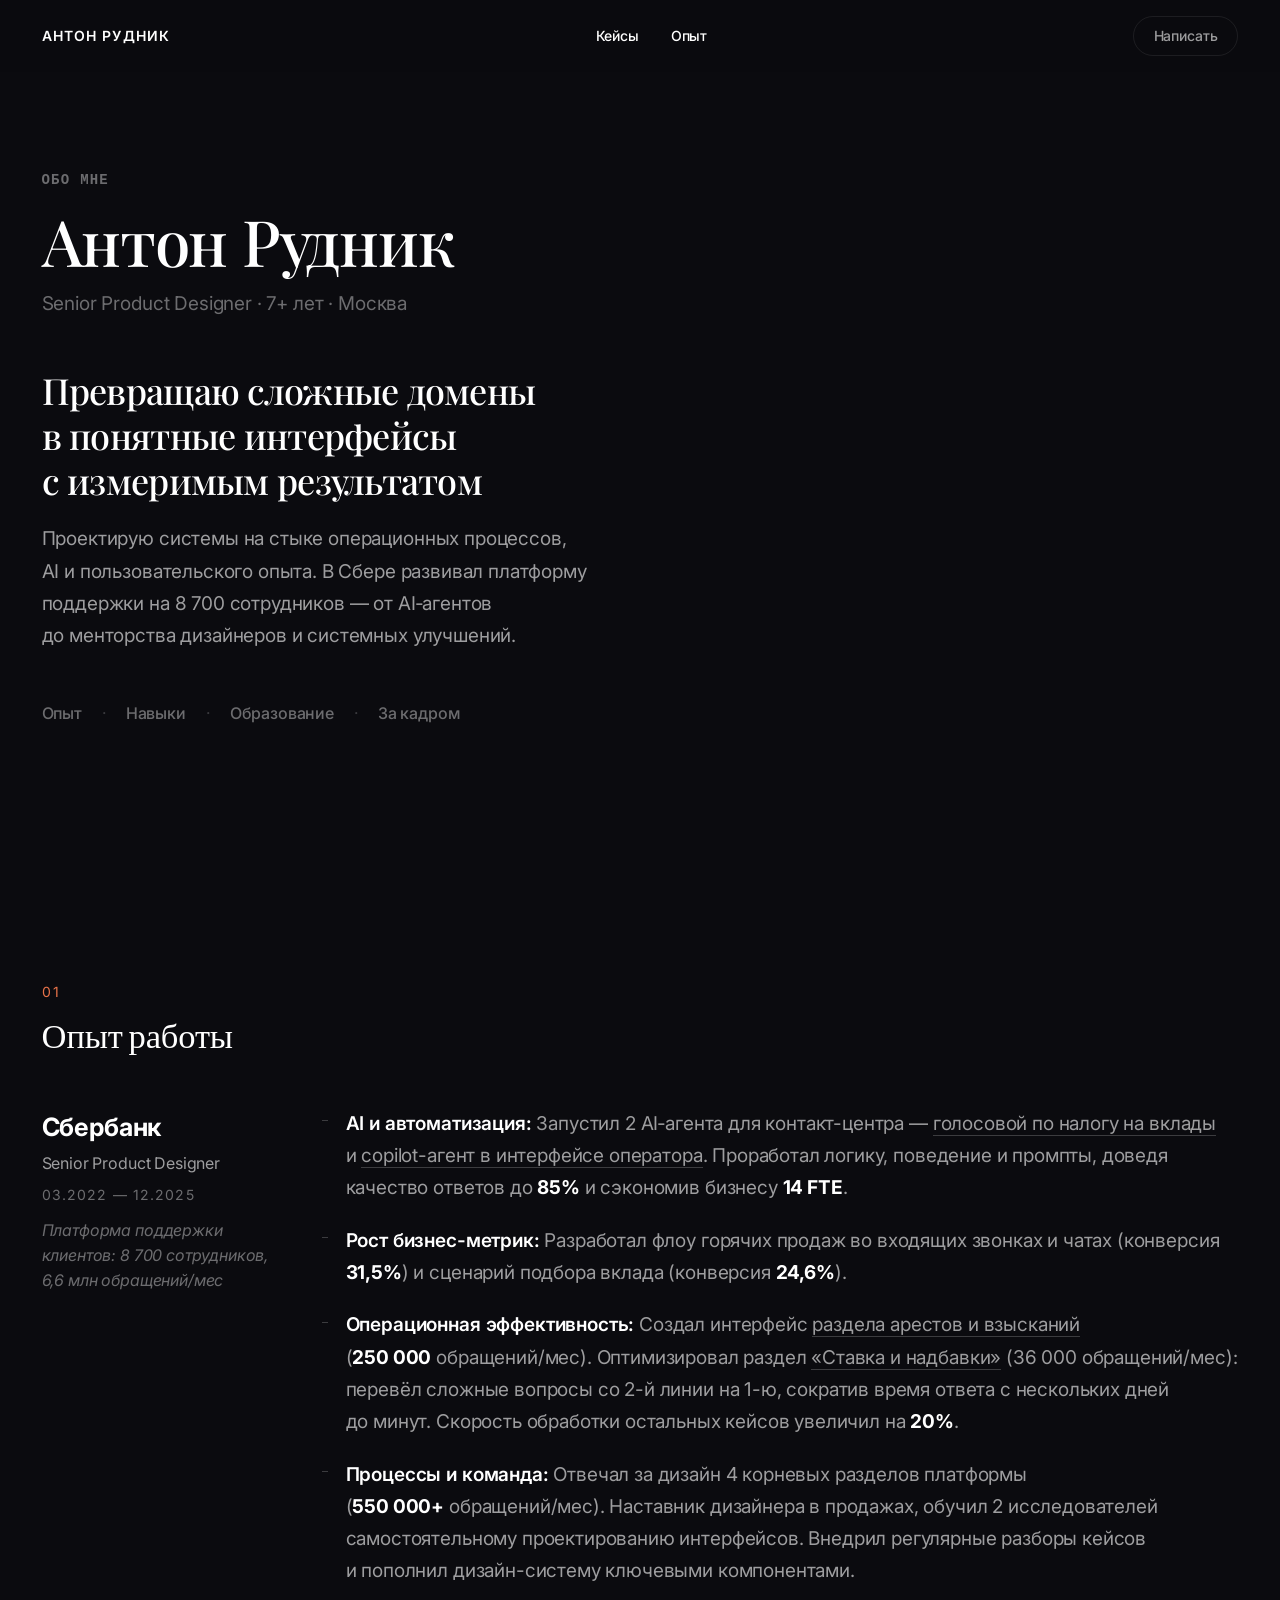
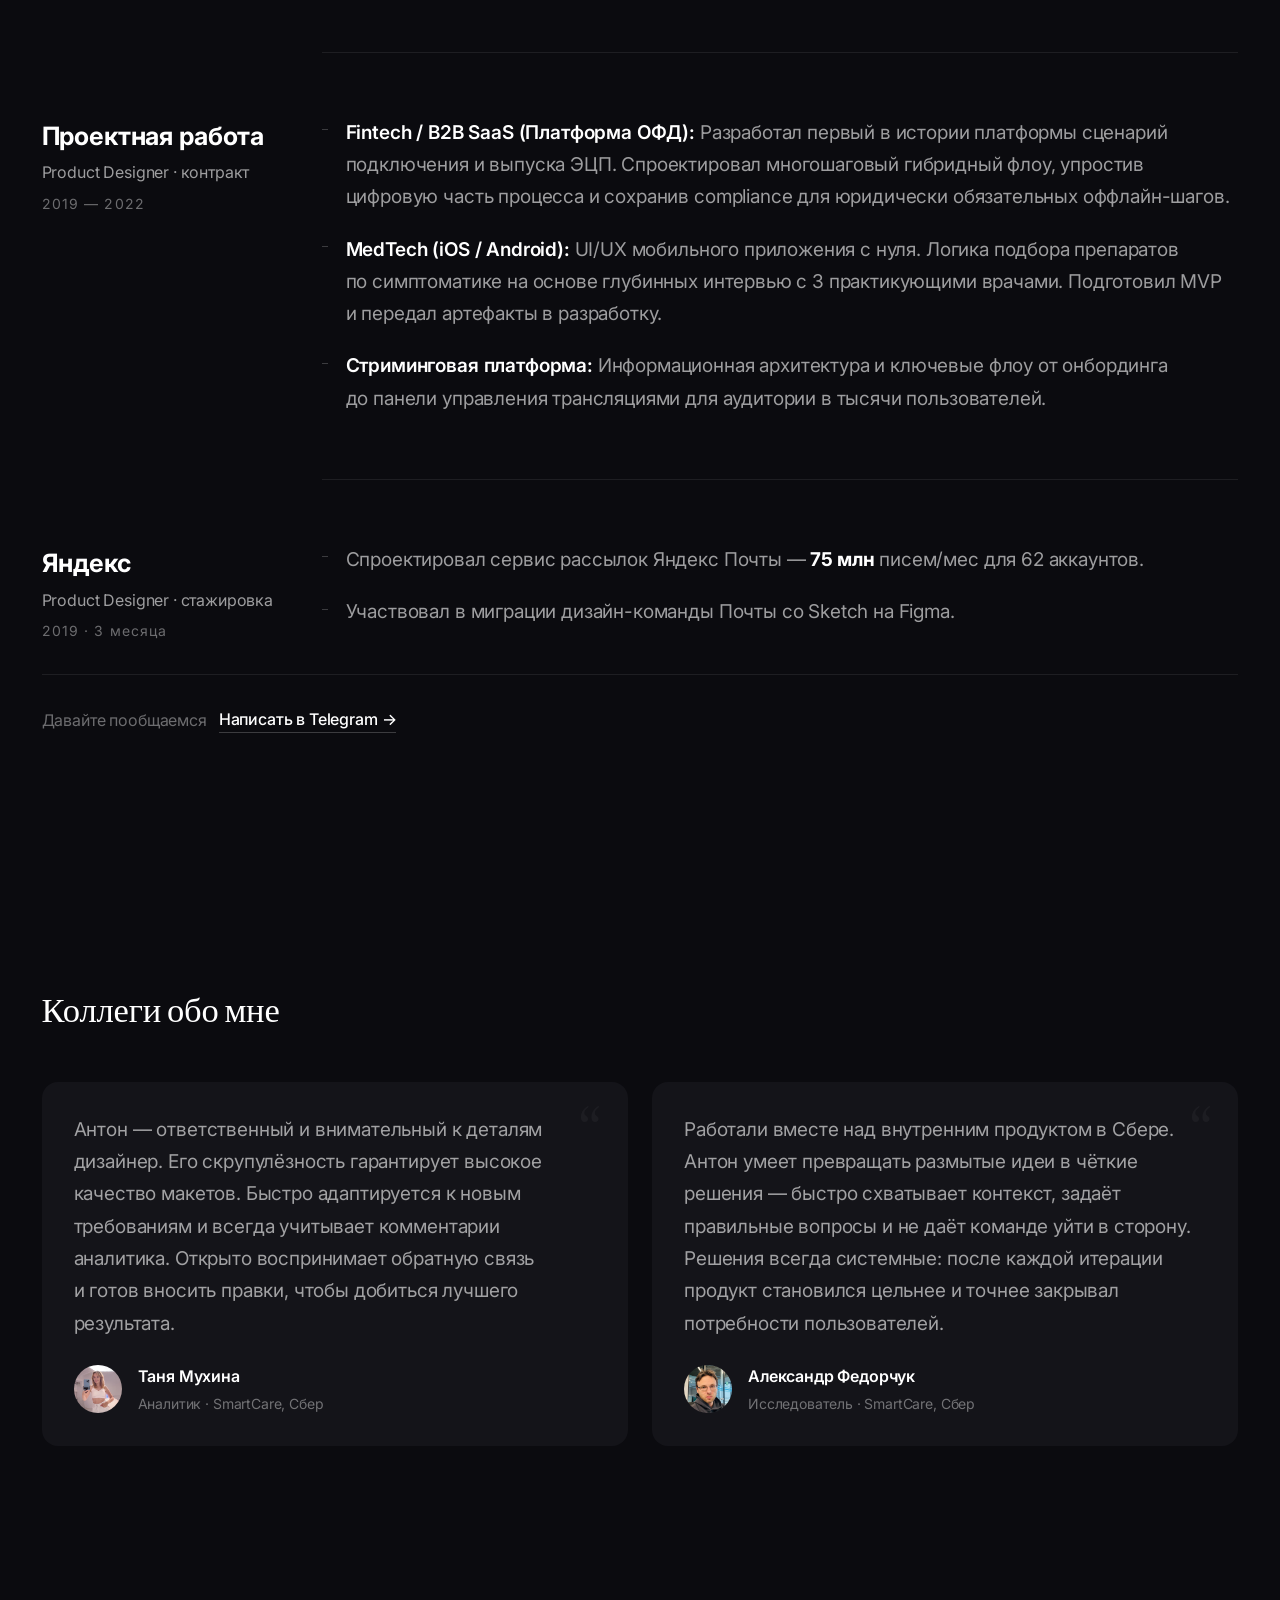
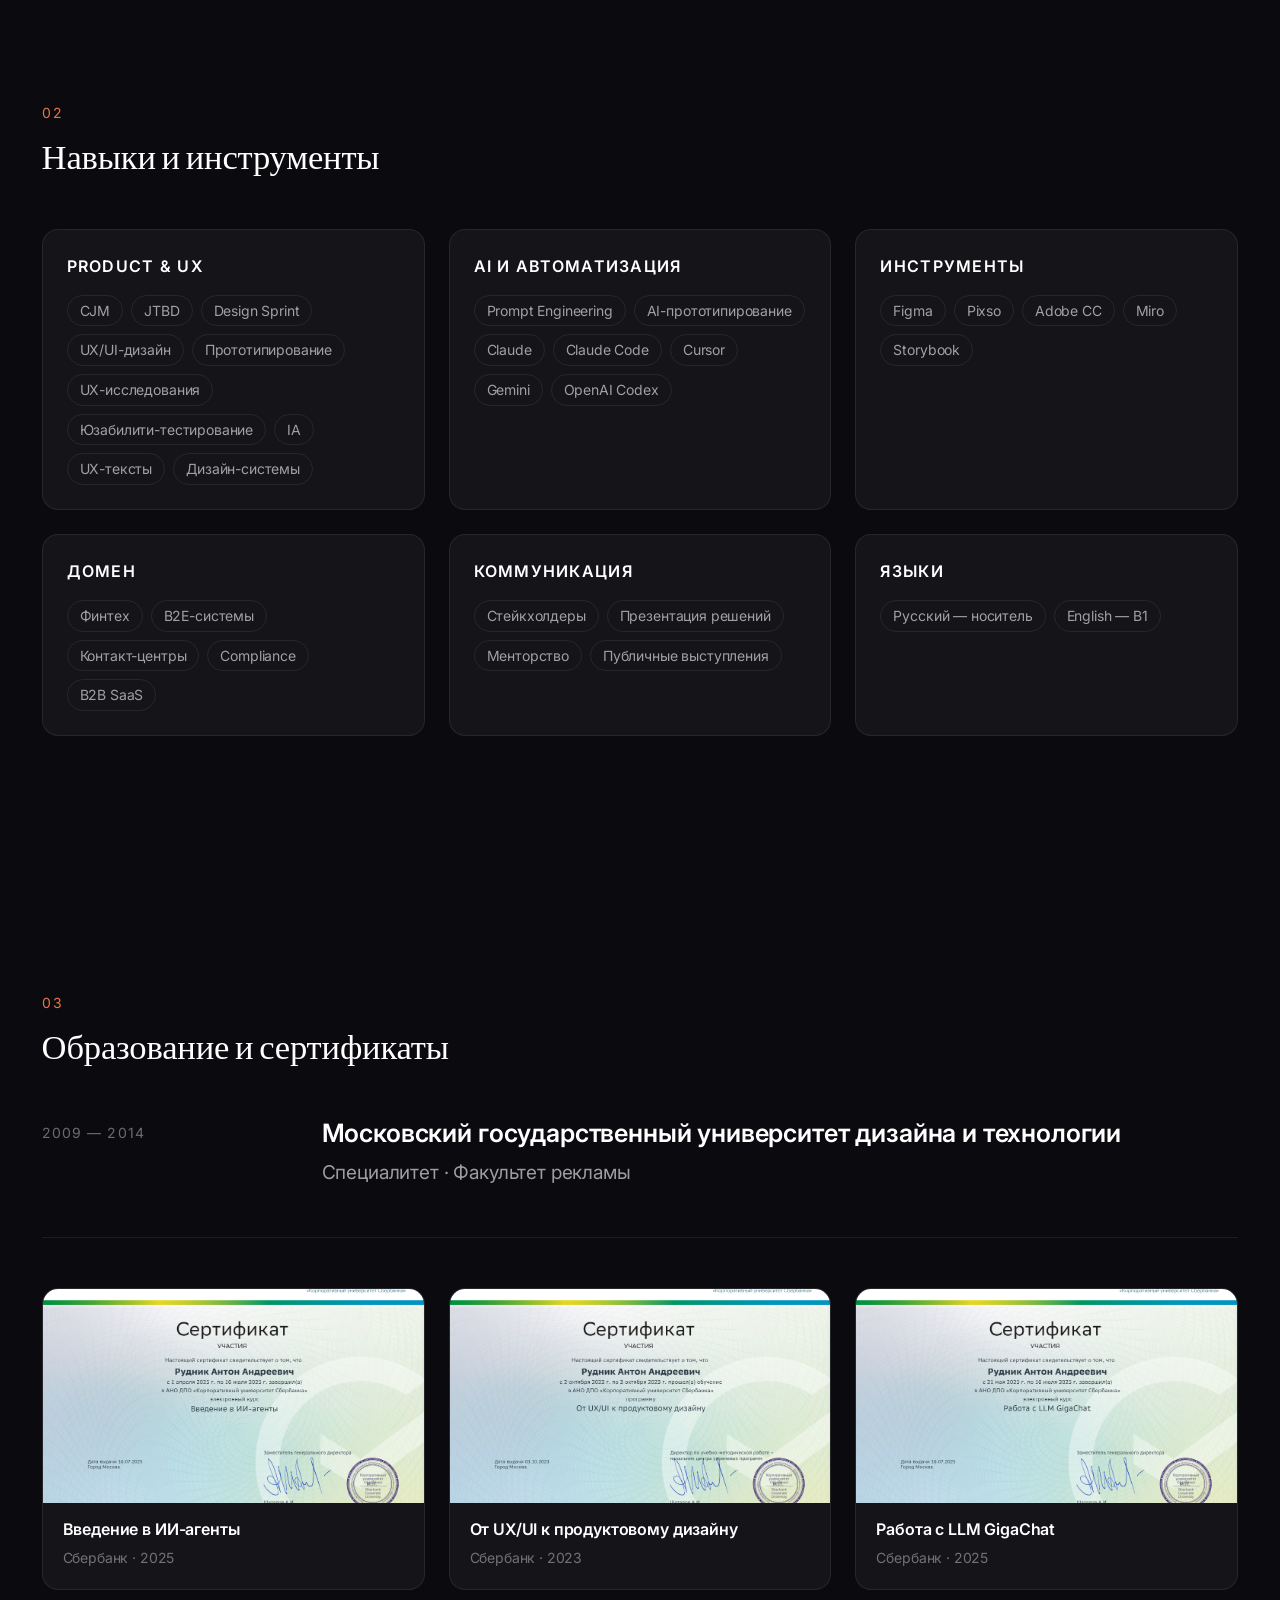
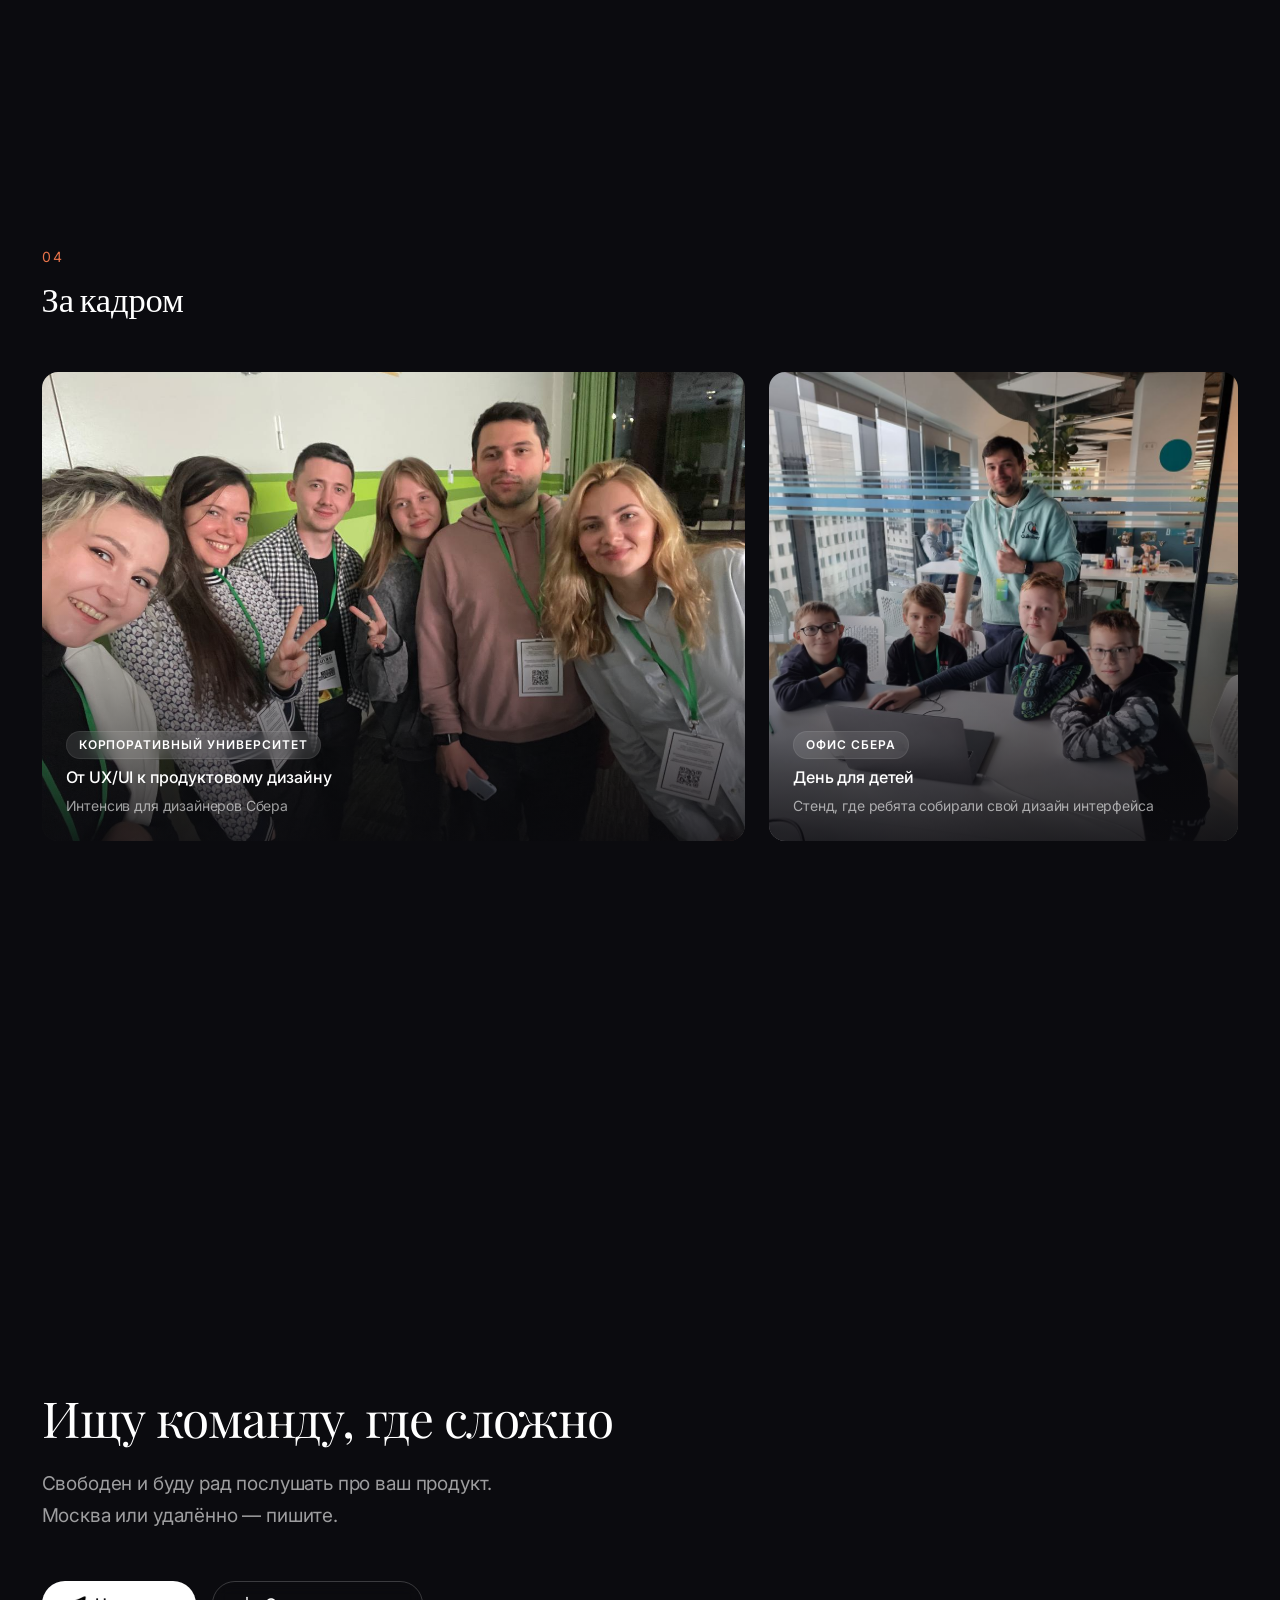
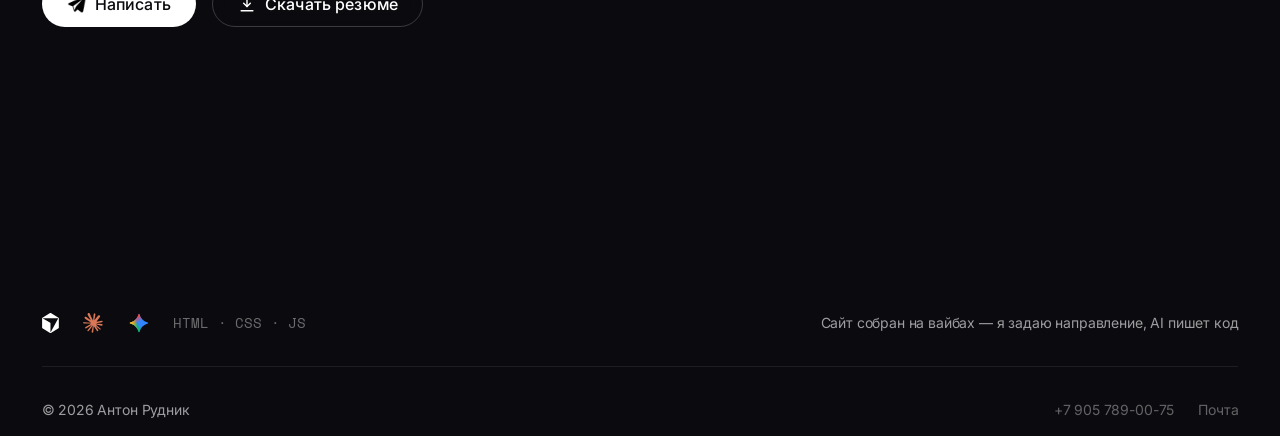
==== about/index.html @ 77189e21 "Первая версия портфолио" ====
<!DOCTYPE html>
<html lang="ru">
<head>
  <meta charset="UTF-8">
  <meta name="viewport" content="width=device-width, initial-scale=1.0, viewport-fit=cover">
  <title>Обо мне — Антон Рудник</title>
  <meta name="description" content="Senior Product Designer, 7+ лет опыта. Проектирую сложные B2E и B2B системы в финтехе, AI и контактных центрах.">
  <meta name="theme-color" content="#0b0b0f">
  <!-- Favicon -->
  <link rel="icon" href="../favlog/fav-16.svg" type="image/svg+xml">
  <link rel="icon" href="../favlog/favicon-32.png" sizes="32x32" type="image/png">
  <link rel="apple-touch-icon" href="../favlog/favicon-180.png">
  <link rel="preconnect" href="https://fonts.googleapis.com">
  <link rel="preconnect" href="https://fonts.gstatic.com" crossorigin>
  <link href="https://fonts.googleapis.com/css2?family=Instrument+Serif:ital@0;1&family=Inter:wght@400;500;600;700&family=Playfair+Display:wght@500;600&family=Space+Mono:wght@400;700&display=swap" rel="stylesheet">

  <link rel="stylesheet" href="../styles/tokens.css">
  <link rel="stylesheet" href="../styles/reset.css">
  <link rel="stylesheet" href="../styles/layout.css">
  <link rel="stylesheet" href="../styles/typography.css">
  <link rel="stylesheet" href="../styles/components.css">
  <link rel="stylesheet" href="../styles/animations.css">
  <link rel="stylesheet" href="../styles/about.css">

  <style>
    /* Testimonials */
    .ab-testimonials {
      display: grid;
      grid-template-columns: 1fr 1fr;
      gap: var(--space-6);
      margin-top: var(--space-8);
    }
    .ab-testimonial {
      background: var(--bg-dark-raised);
      border-radius: var(--radius-lg);
      padding: var(--space-8);
      display: flex;
      flex-direction: column;
      gap: var(--space-6);
      position: relative;
    }
    .ab-testimonial::before {
      content: "\201C";
      position: absolute;
      top: var(--space-5);
      right: var(--space-6);
      font-family: var(--font-display);
      font-size: clamp(3rem, 2rem + 3vw, 5rem);
      line-height: 1;
      color: rgba(255,255,255,0.04);
    }
    .ab-testimonial__text {
      font-size: var(--text-lg);
      line-height: var(--leading-relaxed);
      color: var(--text-on-dark-60);
      position: relative;
      z-index: 1;
    }
    .ab-testimonial__author {
      display: flex;
      align-items: center;
      gap: var(--space-4);
      margin-top: auto;
    }
    .ab-testimonial__photo {
      width: 48px;
      height: 48px;
      border-radius: 50%;
      object-fit: cover;
      flex-shrink: 0;
    }
    .ab-testimonial__info {
      display: flex;
      flex-direction: column;
      gap: var(--space-1);
    }
    .ab-testimonial__name {
      font-size: var(--text-base);
      font-weight: var(--weight-semibold);
      color: var(--text-warm);
    }
    .ab-testimonial__role {
      font-size: var(--text-sm);
      color: var(--text-on-dark-40);
    }
    @media (max-width: 640px) {
      .ab-testimonials { grid-template-columns: 1fr; }
      .ab-testimonial { padding: var(--space-6); }
      .ab-testimonial__text { font-size: var(--text-base); }
      .ab-testimonial__photo { width: 40px; height: 40px; }
    }
  </style>
</head>
<body class="ab-page">

<!-- ===== HEADER ===== -->
<header class="p-header p-header--back">
  <div class="p-contain p-header__inner">
    <a href="/" class="p-header__name">Антон Рудник</a>
    <nav class="p-header__nav">
      <a href="/#cases" class="p-header__link">Кейсы</a>
      <a href="/about" class="p-header__link">Опыт</a>
    </nav>
    <a href="https://t.me/akti_92" class="p-header__cta" data-glow target="_blank" rel="noopener">Написать</a>
    <button class="p-header__burger" aria-label="Меню"><span></span><span></span></button>
  </div>
</header>

<!-- Mobile menu -->
<div class="p-mobile-menu" id="mobile-menu" hidden>
  <nav class="p-mobile-menu__nav">
    <a href="/#cases" class="p-mobile-menu__link">Кейсы</a>
    <a href="/about" class="p-mobile-menu__link">Опыт</a>
    <a href="https://t.me/akti_92" class="p-mobile-menu__link" target="_blank" rel="noopener">Написать</a>
  </nav>
</div>

<main>

<!-- ===== PAGE HEADER (name + meta + statement + toc) ===== -->
<div class="ab-page-header">
  <div class="ab-page-header__inner">
    <span class="ab-page-header__label p-reveal">Обо&nbsp;мне</span>
    <h1 class="ab-page-header__title p-reveal p-reveal--delay-1">Антон Рудник</h1>
    <p class="ab-page-header__subtitle p-reveal p-reveal--delay-2">Senior Product Designer · 7+&nbsp;лет · Москва</p>
    <p class="ab-page-header__statement p-reveal p-reveal--delay-3">Превращаю сложные домены в&nbsp;понятные интерфейсы с&nbsp;измеримым результатом</p>
    <p class="ab-page-header__bio p-reveal p-reveal--delay-3">Проектирую системы на&nbsp;стыке операционных процессов, AI&nbsp;и&nbsp;пользовательского опыта. В&nbsp;Сбере развивал платформу поддержки на&nbsp;8&nbsp;700&nbsp;сотрудников&nbsp;&mdash; от&nbsp;AI&#8209;агентов до&nbsp;менторства дизайнеров и&nbsp;системных улучшений.</p>
    <nav class="ab-page-header__toc p-reveal p-reveal--delay-4" aria-label="Содержание">
      <a href="#ab-sec-experience" class="ab-page-header__toc-link">Опыт</a>
      <span class="ab-page-header__toc-sep" aria-hidden="true">·</span>
      <a href="#ab-sec-skills" class="ab-page-header__toc-link">Навыки</a>
      <span class="ab-page-header__toc-sep" aria-hidden="true">·</span>
      <a href="#ab-sec-education" class="ab-page-header__toc-link">Образование</a>
      <span class="ab-page-header__toc-sep" aria-hidden="true">·</span>
      <a href="#ab-sec-photos" class="ab-page-header__toc-link">За&nbsp;кадром</a>
    </nav>
  </div>
</div>


<!-- ===== 01 · ОПЫТ РАБОТЫ ===== -->
<section class="ab-section" id="ab-sec-experience">
  <div class="ab-section__inner">
    <div class="ab-section__label p-reveal">01</div>
    <h2 class="ab-section__title p-reveal">Опыт работы</h2>

    <div class="ab-timeline">

      <!-- Сбербанк -->
      <article class="ab-job p-reveal">
        <div class="ab-job__side">
          <span class="ab-job__company">Сбербанк</span>
          <span class="ab-job__role">Senior Product Designer</span>
          <span class="ab-job__period">03.2022 — 12.2025</span>
          <span class="ab-job__context">Платформа поддержки клиентов: 8&nbsp;700&nbsp;сотрудников, 6,6&nbsp;млн&nbsp;обращений/мес</span>
        </div>
        <div class="ab-job__main">
          <ul class="ab-job__achievements">
            <li>
              <strong>AI и&nbsp;автоматизация:</strong> Запустил 2&nbsp;AI&#8209;агента для контакт-центра&nbsp;&mdash; <a href="/case/ai-tax" class="ab-case-link">голосовой по&nbsp;налогу на&nbsp;вклады</a> и&nbsp;<a href="/case/ai-agent-rates" class="ab-case-link">copilot-агент в&nbsp;интерфейсе оператора</a>. Проработал логику, поведение и&nbsp;промпты, доведя качество ответов до&nbsp;<span class="ab-metric">85%</span> и&nbsp;сэкономив бизнесу <span class="ab-metric">14&nbsp;FTE</span>.
            </li>
            <li>
              <strong>Рост бизнес-метрик:</strong> Разработал флоу горячих продаж во&nbsp;входящих звонках и&nbsp;чатах (конверсия <span class="ab-metric">31,5%</span>) и&nbsp;сценарий подбора вклада (конверсия <span class="ab-metric">24,6%</span>).
            </li>
            <li>
              <strong>Операционная эффективность:</strong> Создал интерфейс <a href="/case/arrests" class="ab-case-link">раздела арестов и&nbsp;взысканий</a> (<span class="ab-metric">250&nbsp;000</span>&nbsp;обращений/мес). Оптимизировал раздел <a href="/case/redesign-stavka" class="ab-case-link">«Ставка и&nbsp;надбавки»</a> (36&nbsp;000&nbsp;обращений/мес): перевёл сложные вопросы со&nbsp;2-й линии на&nbsp;1-ю, сократив время ответа с&nbsp;нескольких дней до&nbsp;минут. Скорость обработки остальных кейсов увеличил на&nbsp;<span class="ab-metric">20%</span>.
            </li>
            <li>
              <strong>Процессы и&nbsp;команда:</strong> Отвечал за&nbsp;дизайн 4&nbsp;корневых разделов платформы (<span class="ab-metric">550&nbsp;000+</span>&nbsp;обращений/мес). Наставник дизайнера в&nbsp;продажах, обучил 2&nbsp;исследователей самостоятельному проектированию интерфейсов. Внедрил регулярные разборы кейсов и&nbsp;пополнил дизайн-систему ключевыми компонентами.
            </li>
          </ul>
        </div>
      </article>

      <div class="ab-job__divider"></div>

      <!-- Проектная работа -->
      <article class="ab-job p-reveal">
        <div class="ab-job__side">
          <span class="ab-job__company">Проектная работа</span>
          <span class="ab-job__role">Product Designer · контракт</span>
          <span class="ab-job__period">2019 — 2022</span>
        </div>
        <div class="ab-job__main">
          <ul class="ab-job__achievements">
            <li>
              <strong>Fintech / B2B SaaS (Платформа ОФД):</strong> Разработал первый в&nbsp;истории платформы сценарий подключения и&nbsp;выпуска ЭЦП. Спроектировал многошаговый гибридный флоу, упростив цифровую часть процесса и&nbsp;сохранив compliance для юридически обязательных оффлайн-шагов.
            </li>
            <li>
              <strong>MedTech (iOS / Android):</strong> UI/UX мобильного приложения с&nbsp;нуля. Логика подбора препаратов по&nbsp;симптоматике на&nbsp;основе глубинных интервью с&nbsp;3&nbsp;практикующими врачами. Подготовил MVP и&nbsp;передал артефакты в&nbsp;разработку.
            </li>
            <li>
              <strong>Стриминговая платформа:</strong> Информационная архитектура и&nbsp;ключевые флоу от&nbsp;онбординга до&nbsp;панели управления трансляциями для аудитории в&nbsp;тысячи пользователей.
            </li>
          </ul>
        </div>
      </article>

      <div class="ab-job__divider"></div>

      <!-- Яндекс -->
      <article class="ab-job p-reveal">
        <div class="ab-job__side">
          <span class="ab-job__company">Яндекс</span>
          <span class="ab-job__role">Product Designer · стажировка</span>
          <span class="ab-job__period">2019 · 3 месяца</span>
        </div>
        <div class="ab-job__main">
          <ul class="ab-job__achievements">
            <li>Спроектировал сервис рассылок Яндекс Почты&nbsp;&mdash; <span class="ab-metric">75&nbsp;млн</span>&nbsp;писем/мес для 62&nbsp;аккаунтов.</li>
            <li>Участвовал в&nbsp;миграции дизайн-команды Почты со&nbsp;Sketch на&nbsp;Figma.</li>
          </ul>
        </div>
      </article>

    </div>

    <!-- Micro-CTA -->
    <div class="ab-micro-cta p-reveal">
      <span class="ab-micro-cta__text">Давайте пообщаемся</span>
      <a href="https://t.me/akti_92" class="ab-micro-cta__link" target="_blank" rel="noopener">Написать в&nbsp;Telegram&nbsp;→</a>
    </div>

  </div>
</section>


<!-- ===== ОТЗЫВЫ КОЛЛЕГ ===== -->
<section class="ab-section" id="ab-sec-testimonials">
  <div class="ab-section__inner">
    <h2 class="ab-section__title p-reveal">Коллеги обо&nbsp;мне</h2>

    <div class="ab-testimonials">
      <figure class="ab-testimonial p-reveal">
        <p class="ab-testimonial__text">Антон&nbsp;&mdash; ответственный и&nbsp;внимательный к&nbsp;деталям дизайнер. Его скрупулёзность гарантирует высокое качество макетов. Быстро адаптируется к&nbsp;новым требованиям и&nbsp;всегда учитывает комментарии аналитика. Открыто воспринимает обратную связь и&nbsp;готов вносить правки, чтобы добиться лучшего результата.</p>
        <div class="ab-testimonial__author">
          <img class="ab-testimonial__photo" src="../images/People/tanya-mukhina.jpg" alt="Таня Мухина" loading="lazy">
          <div class="ab-testimonial__info">
            <span class="ab-testimonial__name">Таня Мухина</span>
            <span class="ab-testimonial__role">Аналитик · SmartCare, Сбер</span>
          </div>
        </div>
      </figure>

      <figure class="ab-testimonial p-reveal p-reveal--delay-1">
        <p class="ab-testimonial__text">Работали вместе над внутренним продуктом в&nbsp;Сбере. Антон умеет превращать размытые идеи в&nbsp;чёткие решения&nbsp;&mdash; быстро схватывает контекст, задаёт правильные вопросы и&nbsp;не&nbsp;даёт команде уйти в&nbsp;сторону. Решения всегда системные: после каждой итерации продукт становился цельнее и&nbsp;точнее закрывал потребности пользователей.</p>
        <div class="ab-testimonial__author">
          <img class="ab-testimonial__photo" src="../images/People/alexander-fedorchuk.jpg" alt="Александр Федорчук" loading="lazy">
          <div class="ab-testimonial__info">
            <span class="ab-testimonial__name">Александр Федорчук</span>
            <span class="ab-testimonial__role">Исследователь · SmartCare, Сбер</span>
          </div>
        </div>
      </figure>
    </div>
  </div>
</section>


<!-- ===== 02 · НАВЫКИ ===== -->
<section class="ab-section" id="ab-sec-skills">
  <div class="ab-section__inner">
    <div class="ab-section__label p-reveal">02</div>
    <h2 class="ab-section__title p-reveal">Навыки и&nbsp;инструменты</h2>

    <div class="ab-skills">

      <div class="ab-skill-group p-reveal">
        <span class="ab-skill-group__title">Product &amp; UX</span>
        <div class="ab-skill-group__list">
          <span class="ab-skill-tag">CJM</span>
          <span class="ab-skill-tag">JTBD</span>
          <span class="ab-skill-tag">Design Sprint</span>
          <span class="ab-skill-tag">UX/UI-дизайн</span>
          <span class="ab-skill-tag">Прототипирование</span>
          <span class="ab-skill-tag">UX-исследования</span>
          <span class="ab-skill-tag">Юзабилити-тестирование</span>
          <span class="ab-skill-tag">IA</span>
          <span class="ab-skill-tag">UX-тексты</span>
          <span class="ab-skill-tag">Дизайн-системы</span>
        </div>
      </div>

      <div class="ab-skill-group p-reveal p-reveal--delay-1">
        <span class="ab-skill-group__title">AI и&nbsp;автоматизация</span>
        <div class="ab-skill-group__list">
          <span class="ab-skill-tag">Prompt Engineering</span>
          <span class="ab-skill-tag">AI-прототипирование</span>
          <span class="ab-skill-tag">Claude</span>
          <span class="ab-skill-tag">Claude Code</span>
          <span class="ab-skill-tag">Cursor</span>
          <span class="ab-skill-tag">Gemini</span>
          <span class="ab-skill-tag">OpenAI Codex</span>
        </div>
      </div>

      <div class="ab-skill-group p-reveal p-reveal--delay-2">
        <span class="ab-skill-group__title">Инструменты</span>
        <div class="ab-skill-group__list">
          <span class="ab-skill-tag">Figma</span>
          <span class="ab-skill-tag">Pixso</span>
          <span class="ab-skill-tag">Adobe CC</span>
          <span class="ab-skill-tag">Miro</span>
          <span class="ab-skill-tag">Storybook</span>
        </div>
      </div>

      <div class="ab-skill-group p-reveal">
        <span class="ab-skill-group__title">Домен</span>
        <div class="ab-skill-group__list">
          <span class="ab-skill-tag">Финтех</span>
          <span class="ab-skill-tag">B2E-системы</span>
          <span class="ab-skill-tag">Контакт-центры</span>
          <span class="ab-skill-tag">Compliance</span>
          <span class="ab-skill-tag">B2B SaaS</span>
        </div>
      </div>

      <div class="ab-skill-group p-reveal p-reveal--delay-1">
        <span class="ab-skill-group__title">Коммуникация</span>
        <div class="ab-skill-group__list">
          <span class="ab-skill-tag">Стейкхолдеры</span>
          <span class="ab-skill-tag">Презентация решений</span>
          <span class="ab-skill-tag">Менторство</span>
          <span class="ab-skill-tag">Публичные выступления</span>
        </div>
      </div>

      <div class="ab-skill-group p-reveal p-reveal--delay-2">
        <span class="ab-skill-group__title">Языки</span>
        <div class="ab-skill-group__list">
          <span class="ab-skill-tag">Русский — носитель</span>
          <span class="ab-skill-tag">English — B1</span>
        </div>
      </div>

    </div>
  </div>
</section>


<!-- ===== 03 · ОБРАЗОВАНИЕ И СЕРТИФИКАТЫ ===== -->
<section class="ab-section" id="ab-sec-education">
  <div class="ab-section__inner">
    <div class="ab-section__label p-reveal">03</div>
    <h2 class="ab-section__title p-reveal">Образование и&nbsp;сертификаты</h2>

    <!-- Образование -->
    <article class="ab-edu p-reveal">
      <span class="ab-edu__year">2009 — 2014</span>
      <div class="ab-edu__body">
        <span class="ab-edu__school">Московский государственный университет дизайна и&nbsp;технологии</span>
        <span class="ab-edu__degree">Специалитет · Факультет рекламы</span>
      </div>
    </article>

    <div class="ab-subsection-divider"></div>

    <!-- Сертификаты -->
    <div class="ab-talks">

      <article class="ab-talk ab-talk--zoomable p-reveal">
        <div class="ab-talk__img-wrap">
          <img src="../images/about/talk-ai-agents.png" alt="Введение в ИИ-агенты" class="ab-talk__img" loading="lazy">
          <span class="ab-talk__zoom-hint" aria-hidden="true">
            <svg viewBox="0 0 24 24"><circle cx="10.5" cy="10.5" r="7"/><path d="M21 21l-5.2-5.2"/><path d="M10.5 7v7M7 10.5h7"/></svg>
          </span>
        </div>
        <div class="ab-talk__body">
          <span class="ab-talk__title">Введение в&nbsp;ИИ-агенты</span>
          <span class="ab-talk__meta">Сбербанк · 2025</span>
        </div>
      </article>

      <article class="ab-talk ab-talk--zoomable p-reveal p-reveal--delay-1">
        <div class="ab-talk__img-wrap">
          <img src="../images/about/talk-product-design.png" alt="От UX/UI к продуктовому дизайну" class="ab-talk__img" loading="lazy">
          <span class="ab-talk__zoom-hint" aria-hidden="true">
            <svg viewBox="0 0 24 24"><circle cx="10.5" cy="10.5" r="7"/><path d="M21 21l-5.2-5.2"/><path d="M10.5 7v7M7 10.5h7"/></svg>
          </span>
        </div>
        <div class="ab-talk__body">
          <span class="ab-talk__title">От&nbsp;UX/UI к&nbsp;продуктовому дизайну</span>
          <span class="ab-talk__meta">Сбербанк · 2023</span>
        </div>
      </article>

      <article class="ab-talk ab-talk--zoomable p-reveal p-reveal--delay-2">
        <div class="ab-talk__img-wrap">
          <img src="../images/about/talk-llm-gigachat.png" alt="Работа с LLM GigaChat" class="ab-talk__img" loading="lazy">
          <span class="ab-talk__zoom-hint" aria-hidden="true">
            <svg viewBox="0 0 24 24"><circle cx="10.5" cy="10.5" r="7"/><path d="M21 21l-5.2-5.2"/><path d="M10.5 7v7M7 10.5h7"/></svg>
          </span>
        </div>
        <div class="ab-talk__body">
          <span class="ab-talk__title">Работа с&nbsp;LLM GigaChat</span>
          <span class="ab-talk__meta">Сбербанк · 2025</span>
        </div>
      </article>

    </div>
  </div>
</section>


<!-- ===== 04 · ЖИЗНЬ В КОМПАНИИ ===== -->
<section class="ab-section" id="ab-sec-photos">
  <div class="ab-section__inner">
    <div class="ab-section__label p-reveal">04</div>
    <h2 class="ab-section__title p-reveal">За&nbsp;кадром</h2>

    <div class="ab-photos">
      <figure class="ab-photo p-reveal">
        <img src="../images/about/intensive-product-design.jpg" alt="Обучение в Корпоративном университете Сбера" loading="lazy">
        <div class="ab-photo__overlay">
          <span class="ab-photo__tag">Корпоративный университет</span>
          <span class="ab-photo__caption">От&nbsp;UX/UI к&nbsp;продуктовому дизайну</span>
          <span class="ab-photo__sub">Интенсив для дизайнеров Сбера</span>
        </div>
      </figure>
      <figure class="ab-photo p-reveal p-reveal--delay-1">
        <img src="../images/about/kids-day-sber.jpg" alt="День для детей в офисе Сбера" loading="lazy">
        <div class="ab-photo__overlay">
          <span class="ab-photo__tag">Офис Сбера</span>
          <span class="ab-photo__caption">День для детей</span>
          <span class="ab-photo__sub">Стенд, где ребята собирали свой дизайн интерфейса</span>
        </div>
      </figure>
    </div>
  </div>
</section>

<!-- ===== СМОТРЕТЬ КЕЙСЫ ===== -->
<div class="ab-section ab-cases-cta" aria-label="Навигация к кейсам">
  <div class="ab-section__inner">
    <a href="/" class="ab-cases-cta__link p-reveal">Смотреть кейсы&nbsp;&rarr;</a>
  </div>
</div>

</main>


<!-- ===== FOOTER ===== -->
<section class="p-screen--dark p-screen--footer ab-footer-section">
<footer class="p-footer">
  <div class="p-contain">

    <!-- CTA -->
    <div class="p-footer__cta">
      <p class="p-display p-display--lg p-footer__title">Ищу<br class="p-br--mobile"> команду,&nbsp;где<br class="p-br--mobile"> <span class="p-transformer" data-words="сложно,масштабно,системно,думают">сложно</span></p>
      <p class="p-body--lg p-prose p-footer__subtitle">Свободен и&nbsp;буду рад послушать про&nbsp;ваш продукт.<br class="p-br--2k"> Москва или удалённо&nbsp;&mdash; пишите.</p>
      <div class="p-footer__actions">
        <a href="https://t.me/akti_92" class="p-hero__btn p-hero__btn--primary p-btn--rainbow" target="_blank" rel="noopener">
          <img src="../images/Icons/Telegram App.svg" alt="" class="p-hero__btn-icon p-hero__btn-icon--tg" aria-hidden="true">
          Написать
        </a>
        <a href="../%D0%A0%D0%B5%D0%B7%D1%8E%D0%BC%D0%B5%20-%20%D0%90%D0%BD%D1%82%D0%BE%D0%BD%20%D0%A0%D1%83%D0%B4%D0%BD%D0%B8%D0%BA.pdf" download class="p-hero__btn p-hero__btn--ghost p-footer__resume-btn" data-glow>
          <svg class="p-hero__btn-icon" viewBox="0 0 24 24" fill="none" aria-hidden="true">
            <path d="M12 4V15" stroke="currentColor" stroke-width="1.7" stroke-linecap="round"/>
            <path d="M8 11L12 15L16 11" stroke="currentColor" stroke-width="1.7" stroke-linecap="round" stroke-linejoin="round"/>
            <path d="M5 20H19" stroke="currentColor" stroke-width="1.7" stroke-linecap="round"/>
          </svg>
          Скачать резюме
        </a>
        <a href="../%D0%A0%D0%B5%D0%B7%D1%8E%D0%BC%D0%B5%20-%20%D0%90%D0%BD%D1%82%D0%BE%D0%BD%20%D0%A0%D1%83%D0%B4%D0%BD%D0%B8%D0%BA.pdf" download class="p-footer__resume-link p-body--lg"><span aria-hidden="true">↓</span>Скачать резюме</a>
      </div>
    </div>

    <!-- Vibes credit -->
    <div class="p-footer__credit">
      <p class="p-body--sm">Сайт собран на&nbsp;вайбах&nbsp;&mdash; я&nbsp;задаю направление, AI&nbsp;пишет&nbsp;код</p>
      <div class="p-footer__tools">
        <a href="https://cursor.com" target="_blank" rel="noopener"><img src="../images/logos/cursor.svg" alt="Cursor" loading="lazy"></a>
        <a href="https://claude.ai" target="_blank" rel="noopener"><img src="../images/logos/claude.svg" alt="Claude" loading="lazy"></a>
        <a href="https://gemini.google.com" target="_blank" rel="noopener"><img src="../images/logos/gemini.svg" alt="Gemini" loading="lazy"></a>
        <span class="p-mono--sm">HTML · CSS · JS</span>
      </div>
    </div>

    <!-- Bottom -->
    <div class="p-footer__bottom">
      <span class="p-body--sm">© 2026 Антон Рудник</span>
      <div class="p-footer__links">
        <a href="tel:+79057890075" class="p-link p-body--sm">+7&nbsp;905&nbsp;789-00-75</a>
        <a href="mailto:z-ark@yandex.ru" class="p-link p-body--sm">Почта</a>
      </div>
    </div>

  </div>
</footer>
</section>

<!-- Lightbox -->
<div class="ab-lightbox" id="ab-lightbox" role="dialog" aria-modal="true" aria-label="Просмотр сертификата">
  <button class="ab-lightbox__close" aria-label="Закрыть">
    <svg width="20" height="20" viewBox="0 0 20 20" fill="none" aria-hidden="true">
      <path d="M15 5L5 15M5 5l10 10" stroke="currentColor" stroke-width="1.7" stroke-linecap="round"/>
    </svg>
  </button>
  <img alt="">
</div>

<script src="../interactions.js" defer></script>
<script>
  (function() {
    /* ── Lightbox ── */
    var lb = document.getElementById('ab-lightbox');
    var lbImg = lb.querySelector('img');
    var closeBtn = lb.querySelector('.ab-lightbox__close');
    var cards = document.querySelectorAll('.ab-talk--zoomable');
    var mainEl = document.querySelector('main');

    cards.forEach(function(card) {
      card.addEventListener('click', function() {
        var img = card.querySelector('.ab-talk__img');
        if (img) {
          lbImg.src = img.src;
          lbImg.alt = img.alt;
          lb.classList.add('ab-lightbox--open');
          document.body.style.overflow = 'hidden';
          if (mainEl) mainEl.setAttribute('inert', '');
          closeBtn.focus();
        }
      });
    });

    function closeLb() {
      lb.classList.remove('ab-lightbox--open');
      document.body.style.overflow = '';
      if (mainEl) mainEl.removeAttribute('inert');
      setTimeout(function() { lbImg.removeAttribute('src'); }, 300);
    }

    closeBtn.addEventListener('click', closeLb);
    lb.addEventListener('click', function(e) {
      if (e.target === lb) closeLb();
    });
    document.addEventListener('keydown', function(e) {
      if (e.key === 'Escape') closeLb();
    });

    /* ── Smooth scroll for TOC links ── */
    document.querySelectorAll('.ab-page-header__toc-link').forEach(function(link) {
      link.addEventListener('click', function(e) {
        var target = document.querySelector(link.getAttribute('href'));
        if (target) {
          e.preventDefault();
          target.scrollIntoView({ behavior: 'smooth', block: 'start' });
        }
      });
    });
  })();
</script>
</body>
</html>
---- styles/tokens.css ----
/* ============================================================
   PORTFOLIO DESIGN SYSTEM — TOKENS
   v2.3.0 | 2026-02-26
   ============================================================ */

:root {

  /* === ТЁМНАЯ ТЕМА (hero, home, footer, statements) ===
     Michael: #0A0A0A фон, белый текст с градациями opacity. */
  --bg-dark:            #0B0B0F;
  --bg-dark-alpha:      rgba(11, 11, 15, 0.85);
  --bg-light-alpha:     rgba(244, 244, 246, 0.7);
  --bg-dark-raised:     #141419;
  --bg-dark-surface:    #1C1C24;
  --border-dark:        rgba(255, 255, 255, 0.08);

  --text-on-dark:       rgba(255, 255, 255, 1);
  --text-on-dark-60:    rgba(255, 255, 255, 0.6);
  --text-on-dark-40:    rgba(255, 255, 255, 0.4);
  --text-on-dark-20:    rgba(255, 255, 255, 0.2);

  /* === СВЕТЛАЯ ТЕМА (кейсы, контент) ===
     Garri: ~#F5F5F5 фон, чёрный текст, серые контейнеры. */
  --bg-light:           #F4F4F6;
  --bg-light-raised:    #FFFFFF;
  --bg-light-container: #EAEAEE;
  --border-light:       rgba(0, 0, 0, 0.08);

  --text-on-light:      #0B0B0F;
  --text-on-light-60:   rgba(11, 11, 15, 0.6);
  --text-on-light-40:   rgba(11, 11, 15, 0.35);

  /* === АКЦЕНТ ===
     Garri: единственный акцент — жёлто-зелёный dot cursor.
     Michael: нет яркого акцента вообще.
     Решение: один тёплый акцент для метрик. Минимально. */
  --accent:             #E8734A;
  --accent-subtle:      rgba(232, 115, 74, 0.12);
  --accent-glow:        rgba(232, 115, 74, 0.25);
  --highlight:          rgba(232, 115, 74, 0.15);

  /* === ТИПОГРАФИКА ===
     Базовая система: Inter + Space Mono.
     Display/statement: Instrument Serif.
     Hero (Figma 1080:2420): Playfair Display. */
  --font-display:       'Instrument Serif', Georgia, serif;
  --font-hero:          'Playfair Display', 'Times New Roman', serif;
  --font-sans:          'Inter', system-ui, -apple-system, sans-serif;
  --font-mono:          'Space Mono', 'Courier New', monospace;

  /* === ТИПОГРАФИЧЕСКАЯ ШКАЛА ===
     Garri: body ~16px, headings ~18-20px bold uppercase,
     statements ~40-48px bold, labels ~12px uppercase tracking.
     Michael: hero ~48-72px bold uppercase, body ~16-18px medium. */
  --text-xs:    clamp(0.6875rem, 0.65rem + 0.15vw, 0.75rem);   /* ~11-12 */
  --text-sm:    clamp(0.8125rem, 0.77rem + 0.15vw, 0.875rem);   /* ~13-14 */
  --text-base:  clamp(0.9375rem, 0.9rem + 0.15vw, 1rem);        /* ~15-16 */
  --text-lg:    clamp(1.0625rem, 1rem + 0.25vw, 1.1875rem);     /* ~17-19 */
  --text-xl:    clamp(1.25rem, 1.1rem + 0.6vw, 1.625rem);       /* ~20-26 */
  --text-2xl:   clamp(1.5rem, 1.2rem + 1.2vw, 2.5rem);          /* ~24-40 */
  --text-3xl:   clamp(2rem, 1.5rem + 2vw, 3.5rem);              /* ~32-56 */
  --text-4xl:   clamp(2.5rem, 1.8rem + 3vw, 4.5rem);            /* ~40-72 */

  --leading-tight:   1.1;
  --leading-snug:    1.25;
  --leading-base:    1.55;
  --leading-relaxed: 1.7;

  --tracking-tight:  -0.02em;
  --tracking-normal: -0.01em;
  --tracking-wide:   0.08em;
  --tracking-wider:  0.14em;

  --weight-regular:  400;
  --weight-medium:   500;
  --weight-semibold: 600;
  --weight-bold:     700;

  /* === ОТСТУПЫ ===
     Garri: щедрый whitespace между секциями.
     Пропорциональная шкала с большими gap-ами. */
  --space-1:   0.25rem;
  --space-2:   0.5rem;
  --space-3:   0.75rem;
  --space-4:   1rem;
  --space-5:   1.25rem;
  --space-6:   1.5rem;
  --space-8:   2rem;
  --space-10:  2.5rem;
  --space-12:  3rem;
  --space-16:  4rem;
  --space-20:  5rem;
  --space-24:  6rem;
  --space-32:  8rem;
  --space-40:  10rem;

  --section-gap:    clamp(5rem, 4rem + 5vw, 10rem);
  --block-gap:      clamp(2rem, 1.5rem + 2vw, 3.5rem);
  --page-pad:       clamp(1.25rem, 1rem + 2vw, 3rem);

  /* === LAYOUT ===
     Garri: sidebar ~300px, content ~70%.
     Michael: wide container, asymmetric 50/50.
     Решение: sidebar 280-320px sticky, content растягивается. */
  --sidebar-w:      300px;
  --content-max:    1400px;
  --narrow-max:     720px;
  --prose-max:      60ch;

  /* === РАДИУСЫ ===
     Garri: контейнеры ~12-16px radius. UI внутри — свой radius. */
  --radius-sm:   6px;
  --radius-md:   12px;
  --radius-lg:   16px;
  --radius-xl:   24px;
  --radius-pill: 100px;

  /* === ТЕНИ (hover-lift) === */
  --shadow-sm:   0 1px 2px rgba(0,0,0,0.04);
  --shadow-md:   0 4px 16px rgba(0,0,0,0.06);
  --shadow-lg:   0 8px 32px rgba(0,0,0,0.08);
  --shadow-lift: 0 12px 40px rgba(0,0,0,0.12);

  /* === АНИМАЦИИ ===
     Garri: cross-fade при скролле, мягкие transitions.
     Michael: минимальные, быстрые hover-ответы. */
  --dur-fast:    150ms;
  --dur-base:    300ms;
  --dur-slow:    500ms;
  --dur-scroll:  800ms;

  --ease-out:      cubic-bezier(0.0, 0.0, 0.2, 1);
  --ease-in-out:   cubic-bezier(0.4, 0.0, 0.2, 1);
  --ease-spring:   cubic-bezier(0.34, 1.56, 0.64, 1);
  --ease-out-expo: cubic-bezier(0.16, 1, 0.3, 1);

  /* === ANNOTATION DOT === */
  --dot-ring:    rgba(255, 255, 255, 0.88);

  /* === Z-INDEX === */
  --z-dots:    100;
  --z-header:  200;
  --z-overlay: 300;

  /* === TOUCH === */
  --touch-min: 44px;

  /* === HEADER === */
  --header-h: 72px;

  /* === BREAKPOINTS (reference only — CSS vars can't be in @media) ===
     mobile:  < 640px
     tablet:  640–959px
     desktop: ≥ 960px
  */
}
---- styles/layout.css ----
/* ============================================================
   PORTFOLIO DESIGN SYSTEM — LAYOUT
   v2.0.0 | 2026-02-26
   
   Ключевые паттерны из рефов:
   1. Scroll-snap full-screen sections (главная: каждый кейс = экран)
   2. Sidebar + content 30/70 (кейсы: Garri)
   3. Dot navigation (Garri: вертикальные точки справа)
   ============================================================ */


/* ==========================================================
   SCROLL-SNAP: ПОЛНОЭКРАННЫЕ СЕКЦИИ КЕЙСОВ (ГЛАВНАЯ)
   
   Пользователь просил: «каждому кейсу — свой экран, скролл поэкранно».
   
   HTML:
   <main class="p-snap">
     <section class="p-snap__screen p-screen--dark">...</section>
     <section class="p-snap__screen p-screen--dark">...</section>
     <section class="p-snap__screen p-screen--light">...</section>
   </main>
   ========================================================== */

.p-snap {
  height: 100vh;
  height: 100dvh;
  overflow-y: auto;
  scroll-snap-type: y mandatory;
  scrollbar-width: none;
}

.p-snap::-webkit-scrollbar {
  display: none;
}

.p-snap__screen {
  min-height: 100vh;
  min-height: 100dvh;
  scroll-snap-align: start;
  display: flex;
  align-items: center;
  padding-inline: 0;
  position: relative;
  overflow: hidden;
}

/* Все экраны — safe area под header */
.p-snap__screen {
  padding-top: var(--header-h);
  padding-bottom: var(--space-8);
}

/* Dots clearance — prevent content from overlapping dot nav.
   Case screens handle their own clearance via p-case-screen__inner. */
@media (min-width: 960px) {
  .p-snap__screen > .p-contain:not(.p-case-screen__inner) {
    padding-right: calc(var(--space-6) + var(--touch-min) + var(--page-pad));
  }
}

.p-screen--dark {
  background: var(--bg-dark);
  color: var(--text-on-dark);
}

.p-screen--light {
  background: var(--bg-light);
  color: var(--text-on-light);
}


/* ==========================================================
   КОНТЕЙНЕРЫ
   ========================================================== */

.p-contain {
  width: 100%;
  max-width: var(--content-max);
  margin-inline: auto;
  padding-inline: max(var(--page-pad), env(safe-area-inset-left, 0px))
                  max(var(--page-pad), env(safe-area-inset-right, 0px));
}

.p-contain--narrow {
  max-width: var(--narrow-max);
}


/* ==========================================================
   SIDEBAR + CONTENT (КЕЙСЫ)
   
   Garri: метаданные/label ~30% слева (sticky),
   визуалы/текст ~70% справа (скроллится).
   На мобильных — стэк.
   
   HTML:
   <div class="p-case-layout">
     <aside class="p-case-layout__side">
       <div class="p-case-layout__sticky">
         ...sidebar content (label, meta, toc)...
       </div>
     </aside>
     <div class="p-case-layout__main">
       ...main content (visuals, text, data)...
     </div>
   </div>
   ========================================================== */

.p-case-layout {
  display: grid;
  grid-template-columns: 1fr;
  gap: var(--block-gap);
}

@media (min-width: 960px) {
  .p-case-layout {
    grid-template-columns: var(--sidebar-w) 1fr;
    gap: clamp(2rem, 1.5rem + 2vw, 4rem);
  }
}

.p-case-layout__side {}

.p-case-layout__sticky {
  position: static;
}

@media (min-width: 960px) {
  .p-case-layout__sticky {
    position: sticky;
    top: calc(var(--header-h) + var(--space-8));
  }
}

.p-case-layout__main {
  min-width: 0; /* prevent grid blowout */
}


/* ==========================================================
   STATEMENT LAYOUT
   
   Garri: CHALLENGE / SOLUTION — uppercase label маленький слева,
   огромный текст справа (~70% ширины).
   На десктопе — split. На мобайле — стэк.
   
   HTML:
   <div class="p-statement">
     <span class="p-label">Задача</span>
     <p class="p-display">Сократить время обработки...</p>
   </div>
   ========================================================== */

.p-statement {
  display: grid;
  grid-template-columns: 1fr;
  gap: var(--space-5);
}

@media (min-width: 960px) {
  .p-statement {
    grid-template-columns: var(--sidebar-w) 1fr;
    gap: clamp(2rem, 1.5rem + 2vw, 4rem);
    align-items: start;
  }
}


/* ==========================================================
   СЕКЦИИ (для страниц кейсов — обычный scroll, не snap)
   ========================================================== */

.p-section {
  padding-block: var(--section-gap);
}

.p-section--sm {
  padding-block: var(--block-gap);
}

.p-section--dark {
  background: var(--bg-dark);
  color: var(--text-on-dark);
}

.p-section--light {
  background: var(--bg-light);
  color: var(--text-on-light);
}

.p-section--container {
  background: var(--bg-light-container);
  color: var(--text-on-light);
}


/* ==========================================================
   GRIDS
   ========================================================== */

.p-grid-2 {
  display: grid;
  grid-template-columns: 1fr;
  gap: var(--block-gap);
}

@media (min-width: 640px) {
  .p-grid-2 { grid-template-columns: 1fr 1fr; }
}

.p-grid-3 {
  display: grid;
  grid-template-columns: 1fr;
  gap: var(--block-gap);
}

@media (min-width: 640px) {
  .p-grid-3 { grid-template-columns: 1fr 1fr; }
}

@media (min-width: 960px) {
  .p-grid-3 { grid-template-columns: 1fr 1fr 1fr; }
}


/* ==========================================================
   ГОРИЗОНТАЛЬНЫЙ СКРОЛЛ
   Garri: итерации в горизонтальном скролле.
   ========================================================== */

.p-hscroll {
  display: flex;
  gap: var(--space-4);
  overflow-x: auto;
  -webkit-overflow-scrolling: touch;
  scroll-snap-type: x mandatory;
  scrollbar-width: none;
  /* Garri: fade edges */
  -webkit-mask-image: linear-gradient(to right, transparent, black 3%, black 97%, transparent);
  mask-image: linear-gradient(to right, transparent, black 3%, black 97%, transparent);
}

.p-hscroll::-webkit-scrollbar { display: none; }

.p-hscroll__item {
  flex: 0 0 auto;
  scroll-snap-align: start;
}


/* ==========================================================
   DOT NAVIGATION
   Garri: вертикальные точки справа, tracking скролла.
   
   HTML:
   <nav class="p-dots" aria-label="Навигация">
     <button class="p-dots__dot p-dots__dot--active" aria-label="Секция 1"></button>
     <button class="p-dots__dot" aria-label="Секция 2"></button>
     <button class="p-dots__dot" aria-label="Секция 3"></button>
   </nav>
   ========================================================== */

.p-dots {
  position: fixed;
  right: var(--space-6);
  top: 50%;
  transform: translateY(-50%);
  z-index: var(--z-dots);
  display: none;
  flex-direction: column;
  align-items: center;
  gap: var(--space-2);
  counter-reset: dot-index;
}

@media (min-width: 960px) {
  .p-dots { display: flex; }
}

.p-dots__dot {
  width: var(--touch-min);
  height: 24px;
  background: transparent;
  border: none;
  padding: 0;
  cursor: pointer;
  position: relative;
  counter-increment: dot-index;
}

/* Section number label — left of dot */
.p-dots__dot::before {
  content: counter(dot-index, decimal-leading-zero);
  position: absolute;
  right: calc(100% - 10px);
  top: 50%;
  transform: translateY(-50%);
  font-family: var(--font-mono);
  font-size: 9px;
  letter-spacing: 0.04em;
  color: var(--text-on-dark-40);
  opacity: 0;
  transition: opacity var(--dur-base) var(--ease-out);
  pointer-events: none;
  white-space: nowrap;
}

.p-dots__dot:hover::before {
  opacity: 1;
}

.p-dots__dot--active::before {
  opacity: 1;
  color: var(--text-on-dark-60);
}

/* Ring: hollow circle */
.p-dots__dot::after {
  content: '';
  position: absolute;
  top: 50%;
  left: 50%;
  width: 7px;
  height: 7px;
  border-radius: 50%;
  background: transparent;
  border: 1px solid var(--text-on-dark-20);
  transform: translate(-50%, -50%);
  transition: border-color var(--dur-base) var(--ease-out),
              background var(--dur-base) var(--ease-out),
              box-shadow var(--dur-base) var(--ease-out);
}

.p-dots__dot:hover::after {
  border-color: var(--text-on-dark-40);
}

/* Active: filled + soft outer ring */
.p-dots__dot--active::after {
  background: var(--text-on-dark);
  border-color: var(--text-on-dark);
  box-shadow: 0 0 0 3px rgba(255, 255, 255, 0.10);
}

/* На светлом фоне */
.p-dots--light .p-dots__dot::after {
  border-color: var(--text-on-light-40);
}

.p-dots--light .p-dots__dot::before {
  color: var(--text-on-light-40);
}

.p-dots--light .p-dots__dot:hover::after {
  border-color: var(--text-on-light-60);
}

.p-dots--light .p-dots__dot--active::after {
  background: var(--text-on-light);
  border-color: var(--text-on-light);
  box-shadow: 0 0 0 3px rgba(11, 11, 15, 0.08);
}

.p-dots--light .p-dots__dot--active::before {
  color: var(--text-on-light-60);
}


/* ==========================================================
   STACK UTILITY
   ========================================================== */

.p-stack {
  display: flex;
  flex-direction: column;
}

.p-stack--xs { gap: var(--space-2); }
.p-stack--sm { gap: var(--space-4); }
.p-stack--md { gap: var(--block-gap); }
.p-stack--lg { gap: var(--section-gap); }
---- styles/typography.css ----
/* ============================================================
   PORTFOLIO DESIGN SYSTEM — TYPOGRAPHY
   v2.0.0 | 2026-02-26
   
   Из рефов:
   — Michael: иерархия через opacity (100/60/40), не через цвета.
     Bold uppercase для заголовков, medium для body.
   — Garri: один шрифт, labels uppercase с tracking, body regular ~16px.
     Метаданные — табличная подача, label : value.
   
   Решение:
   — Instrument Serif: display для statement/pull-quote.
   — Playfair Display: отдельный hero-заголовок (`.p-hero__title` в components.css).
   — Inter: всё остальное. Hierarchy через size + weight + opacity.
   — Space Mono: метрики.
   ============================================================ */

/* --- Подключение ---
   <link href="https://fonts.googleapis.com/css2?family=Instrument+Serif:ital@0;1&family=Inter:wght@400;500;600;700&family=Playfair+Display:wght@500;600&family=Space+Mono:wght@400;700&display=swap" rel="stylesheet">
*/

body {
  font-family: var(--font-sans);
  font-size: var(--text-base);
  font-weight: var(--weight-regular);
  line-height: var(--leading-base);
  letter-spacing: var(--tracking-normal);
  color: var(--text-on-light);
  background: var(--bg-light);
}


/* ==========================================================
   DISPLAY (Instrument Serif)
   
   Garri statement: ~40-48px bold.
   Hero в этой версии вынесен в отдельный класс `.p-hero__title` (Playfair).
   Решение: serif для эмоционального веса. Max 1-2 на экран.
   ========================================================== */

.p-display,
.p-display--xl,
.p-display--lg,
.p-display--md {
  font-family: var(--font-display);
  font-weight: var(--weight-regular); /* serif не нуждается в bold */
  line-height: var(--leading-tight);
  letter-spacing: var(--tracking-tight);
}

.p-display--xl { font-size: var(--text-4xl); }
.p-display--lg { font-size: var(--text-3xl); }
.p-display--md { font-size: var(--text-2xl); }


/* ==========================================================
   HEADINGS (Inter, bold/semibold)
   
   Garri: bold uppercase ~18-20px для названий проектов.
   Smaller bold для sub-heads. Hero heading управляется отдельно в components.css.
   ========================================================== */

.p-heading--xl {
  font-size: var(--text-3xl);
  font-weight: var(--weight-bold);
  line-height: var(--leading-tight);
  letter-spacing: var(--tracking-tight);
}

.p-heading--lg {
  font-size: var(--text-2xl);
  font-weight: var(--weight-bold);
  line-height: var(--leading-snug);
  letter-spacing: var(--tracking-tight);
}

.p-heading--md {
  font-size: var(--text-xl);
  font-weight: var(--weight-semibold);
  line-height: var(--leading-snug);
}

.p-heading--sm {
  font-size: var(--text-lg);
  font-weight: var(--weight-semibold);
  line-height: var(--leading-snug);
}


/* ==========================================================
   LABEL
   
   Garri: uppercase, tracking 0.08-0.14em, ~12px, secondary color.
   Used for: CHALLENGE, SOLUTION, COMPETITIVE ENVIRONMENT, WORK, ABOUT.
   ========================================================== */

.p-label {
  font-size: var(--text-xs);
  font-weight: var(--weight-semibold);
  letter-spacing: var(--tracking-wider);
  text-transform: uppercase;
  line-height: var(--leading-snug);
}

/* На тёмном: 40% opacity. На светлом: 40% opacity. */
.p-screen--dark .p-label,
.p-section--dark .p-label { color: var(--text-on-dark-40); }

.p-screen--light .p-label,
.p-section--light .p-label,
.p-section--container .p-label { color: var(--text-on-light-40); }


/* ==========================================================
   BODY TEXT
   ========================================================== */

.p-body--lg {
  font-size: var(--text-lg);
  line-height: var(--leading-relaxed);
}

.p-body {
  font-size: var(--text-base);
  line-height: var(--leading-base);
}

.p-body--sm {
  font-size: var(--text-sm);
  line-height: var(--leading-base);
}

/* Вторичный текст: 60% opacity (Michael pattern) */
.p-screen--dark .p-body,
.p-screen--dark .p-body--lg,
.p-screen--dark .p-body--sm,
.p-section--dark .p-body,
.p-section--dark .p-body--lg,
.p-section--dark .p-body--sm { color: var(--text-on-dark-60); }

.p-screen--light .p-body--sm,
.p-section--light .p-body--sm { color: var(--text-on-light-60); }


/* ==========================================================
   MONO (Space Mono)
   Для метрик и числовых данных.
   ========================================================== */

.p-mono {
  font-family: var(--font-mono);
  font-variant-numeric: tabular-nums;
}

.p-mono--xl {
  font-family: var(--font-mono);
  font-size: var(--text-3xl);
  font-weight: var(--weight-bold);
  line-height: var(--leading-tight);
  font-variant-numeric: tabular-nums;
}

.p-mono--lg {
  font-family: var(--font-mono);
  font-size: var(--text-2xl);
  font-weight: var(--weight-bold);
  line-height: var(--leading-snug);
  font-variant-numeric: tabular-nums;
}

.p-mono--md {
  font-family: var(--font-mono);
  font-size: var(--text-lg);
  font-weight: var(--weight-semibold);
  line-height: var(--leading-snug);
  font-variant-numeric: tabular-nums;
}

.p-mono--sm {
  font-family: var(--font-mono);
  font-size: var(--text-sm);
  font-variant-numeric: tabular-nums;
}


/* ==========================================================
   PROSE (rich text block)
   Garri: body ~16px, line-height ~1.6, max-width ~60ch.
   ========================================================== */

.p-prose {
  max-width: var(--prose-max);
}

.p-prose > * + * { margin-top: var(--space-5); }
.p-prose h2 + *, .p-prose h3 + * { margin-top: var(--space-3); }

.p-prose h2 { font-size: var(--text-xl); font-weight: var(--weight-semibold); margin-top: var(--space-12); }
.p-prose h3 { font-size: var(--text-lg); font-weight: var(--weight-semibold); margin-top: var(--space-10); }
.p-prose strong { font-weight: var(--weight-semibold); }

.p-prose ul { list-style: disc; padding-left: var(--space-6); }
.p-prose ol { list-style: decimal; padding-left: var(--space-6); }
.p-prose li + li { margin-top: var(--space-2); }

.p-prose a {
  text-decoration: underline;
  text-underline-offset: 3px;
  text-decoration-thickness: 1px;
}


/* ==========================================================
   INLINE LINK
   ========================================================== */

.p-link {
  text-decoration: underline;
  text-underline-offset: 3px;
  text-decoration-thickness: 1px;
  text-decoration-color: currentColor;
  opacity: 0.6;
  transition: opacity var(--dur-fast) var(--ease-out);
}

.p-link:hover { opacity: 1; }
---- styles/components.css ----
/* ============================================================
   PORTFOLIO DESIGN SYSTEM — COMPONENTS
   v2.3.0 | 2026-02-26
   
   Каждый компонент привязан к конкретному паттерну из рефов.
   HTML-сниппеты в комментариях.
   ============================================================ */


/* ==========================================================
   HEADER
   Michael: имя слева, nav по центру, CTA-pill справа.
   Фиксированный, backdrop-blur.
   
   HTML:
   <header class="p-header">
     <div class="p-contain p-header__inner">
       <a href="/" class="p-header__name">Антон Иванов</a>
       <nav class="p-header__nav">
         <a href="/" class="p-header__link p-header__link--active">Работы</a>
         <a href="/about" class="p-header__link">Обо&nbsp;мне</a>
       </nav>
       <a href="/contact" class="p-header__cta">Написать</a>
       <button class="p-header__burger" aria-label="Меню"><span></span><span></span></button>
     </div>
   </header>
   ========================================================== */

.p-header {
  position: fixed;
  inset: 0 0 auto 0;
  z-index: var(--z-header);
  height: calc(var(--header-h) + env(safe-area-inset-top, 0px));
  padding-top: env(safe-area-inset-top, 0px);
  background: var(--bg-dark-alpha);
  backdrop-filter: blur(20px);
  -webkit-backdrop-filter: blur(20px);
}

.p-header__inner {
  display: flex;
  align-items: center;
  height: 100%;
}

.p-header__name {
  font-size: var(--text-sm);
  font-weight: var(--weight-semibold);
  letter-spacing: var(--tracking-wide);
  text-transform: uppercase;
  color: var(--text-on-dark);
}

.p-header__nav {
  display: none;
  gap: var(--space-8);
  margin-left: auto;
  margin-right: auto;
}

@media (min-width: 960px) {
  .p-header__nav { display: flex; }
}

.p-header__link {
  position: relative;
  font-size: var(--text-sm);
  font-weight: var(--weight-medium);
  color: var(--text-on-dark);
  transition: color var(--dur-fast) var(--ease-out);
}

.p-header__link::after {
  content: '';
  position: absolute;
  left: 0;
  bottom: -1px;
  width: 100%;
  height: 1px;
  background: var(--accent);
  transform: scaleX(0);
  transform-origin: right;
  transition: transform 0.3s var(--ease-out);
}

.p-header__link:hover::after {
  transform: scaleX(1);
  transform-origin: left;
  transition: transform 0.35s var(--ease-out);
}

.p-header__cta {
  display: none;
  position: relative;
  font-size: var(--text-sm);
  font-weight: var(--weight-medium);
  color: var(--text-on-dark-60);
  padding: var(--space-2) var(--space-5);
  border: 1px solid var(--border-dark);
  border-radius: var(--radius-pill);
  transition: all var(--dur-fast) var(--ease-out);
}

@media (min-width: 960px) {
  .p-header__cta { display: block; }
}

.p-header__cta:hover {
  color: var(--text-on-dark);
  border-color: var(--text-on-dark-40);
}

/* Sound toggle */
.p-header__sound {
  display: flex;
  align-items: center;
  justify-content: center;
  width: var(--touch-min);
  height: var(--touch-min);
  color: var(--text-on-dark-40);
  transition: color var(--dur-normal) var(--ease-out),
              filter var(--dur-normal) var(--ease-out);
  margin-left: auto;
  flex-shrink: 0;
}

@media (max-width: 959px) {
  .p-header__sound { margin-right: var(--space-2); }
}

@media (min-width: 960px) {
  .p-header__sound { margin-left: var(--space-4); }
}

.p-header__sound:hover {
  color: var(--text-on-dark);
  filter: drop-shadow(0 0 6px var(--accent));
}

.p-header__sound-on,
.p-header__sound-off {
  transition: transform var(--dur-normal) var(--ease-out),
              opacity var(--dur-normal) var(--ease-out);
}

.p-header__sound-off { display: none; }
.p-header__sound.is-muted .p-header__sound-on  { display: none; }
.p-header__sound.is-muted .p-header__sound-off  { display: block; }
.p-header__sound.is-muted { color: var(--text-on-dark-40); }
.p-header__sound.is-muted:hover { filter: none; color: var(--text-on-dark-60); }

.p-header__burger {
  display: flex;
  flex-direction: column;
  justify-content: center;
  gap: var(--space-2);
  width: var(--touch-min);
  height: var(--touch-min);
}

@media (min-width: 960px) {
  .p-header__burger { display: none; }
}

.p-header__burger span {
  display: block;
  height: 2px;
  width: var(--space-6);
  background: var(--text-on-dark);
  transition: transform var(--dur-base) var(--ease-in-out);
}

.p-header__burger.is-open span:first-child {
  transform: translateY(5px) rotate(45deg);
}

.p-header__burger.is-open span:last-child {
  transform: translateY(-5px) rotate(-45deg);
}


/* ==========================================================
   MOBILE MENU (overlay)
   
   HTML:
   <div class="p-mobile-menu" id="mobile-menu" hidden>
     <nav class="p-mobile-menu__nav">
       <a href="/" class="p-mobile-menu__link">Работы</a>
       <a href="/about" class="p-mobile-menu__link">Обо&nbsp;мне</a>
       <a href="/contact" class="p-mobile-menu__link">Написать</a>
     </nav>
   </div>
   ========================================================== */

.p-mobile-menu {
  position: fixed;
  inset: 0;
  z-index: calc(var(--z-header) - 1);
  background: var(--bg-dark);
  display: flex;
  align-items: center;
  justify-content: center;
}

.p-mobile-menu[hidden] {
  display: none;
}

.p-mobile-menu__nav {
  display: flex;
  flex-direction: column;
  gap: var(--space-8);
  text-align: center;
}

.p-mobile-menu__link {
  font-size: var(--text-2xl);
  font-weight: var(--weight-bold);
  color: var(--text-on-dark-60);
  transition: color var(--dur-fast) var(--ease-out);
}

.p-mobile-menu__link:hover { color: var(--text-on-dark); }

@media (min-width: 960px) {
  .p-mobile-menu { display: none !important; }
}


/* ==========================================================
   HOME: HERO

   Figma node 1080:2420 (1920 desktop):
   фото 276x369 слева, крупный заголовок справа, подзаголовок и 2 CTA.
   Координаты подогнаны под x=~348 и y=200 на 1920px.

   HTML:
   <section class="p-snap__screen p-screen--dark p-screen--hero">
     <div class="p-contain p-hero">
       <div class="p-hero__row">
         <figure class="p-hero__portrait-wrap"><img class="p-hero__portrait"></figure>
         <div class="p-hero__content">
           <h1 class="p-hero__title p-reveal">
             <span class="p-hero__title-main">...</span>
             <span class="p-hero__title-sub">...</span>
           </h1>
           <p class="p-hero__summary">...</p>
           <div class="p-hero__actions">
             <a class="p-hero__btn p-hero__btn--primary">
               <img class="p-hero__btn-icon p-hero__btn-icon--tg">Написать
             </a>
             <a class="p-hero__btn p-hero__btn--ghost">Скачать резюме</a>
           </div>
         </div>
       </div>
     </div>
   </section>
   ========================================================== */

.p-hero {
  width: 100%;
  padding-top: 0;
}

.p-hero__row {
  display: flex;
  flex-direction: column;
  align-items: flex-start;
  gap: var(--space-6);
}

.p-hero__portrait-wrap {
  width: clamp(200px, 55vw, 280px);
  aspect-ratio: 3 / 4;
  border-radius: var(--radius-xl);
  overflow: hidden;
  flex: 0 0 auto;
}

.p-hero__portrait {
  width: 100%;
  height: 100%;
  object-fit: cover;
  transition: transform var(--dur-slow) var(--ease-out);
}

.p-hero__portrait-wrap:hover .p-hero__portrait {
  transform: scale(1.03);
}

.p-hero__content {
  width: 100%;
  max-width: 899px;
  flex: 1 1 auto;
  min-width: 0;
  display: flex;
  flex-direction: column;
  gap: clamp(var(--space-5), 2vw + 0.5rem, var(--space-10));
}

.p-hero__title {
  margin: 0;
  font-family: var(--font-hero);
  font-size: clamp(1.75rem, 1.3rem + 2vw, 3.25rem);
  font-weight: var(--weight-semibold);
  line-height: 1.23;
  letter-spacing: var(--tracking-tight);
  color: var(--text-on-dark);
}

.p-hero__title-main,
.p-hero__title-sub {
  display: inline;
}

.p-hero__badges {
  display: inline-flex;
  align-items: center;
  gap: var(--space-2);
  margin-left: var(--space-2);
  vertical-align: middle;
  margin-bottom: 0.12em;
}

.p-hero__badges img {
  width: clamp(28px, 24px + 1.04vw, 44px);
  height: clamp(28px, 24px + 1.04vw, 44px);
  display: block;
  transition: transform var(--dur-fast) var(--ease-out);
}

.p-hero__badges img:hover {
  transform: translateY(-2px);
}

/* Sber badge duplicate at end of sub-title (visible only on mobile) */
.p-hero__badge-end {
  display: none;
  width: clamp(28px, 24px + 1.04vw, 44px);
  height: clamp(28px, 24px + 1.04vw, 44px);
  vertical-align: middle;
  margin-left: var(--space-2);
  margin-bottom: 0.12em;
  transition: transform var(--dur-fast) var(--ease-out);
}

.p-hero__badge-end:hover {
  transform: translateY(-2px);
}

.p-hero__summary {
  margin: 0;
  width: min(752px, 100%);
  font-size: clamp(var(--text-base), 0.88rem + 0.52vw, 1.5rem);
  font-weight: var(--weight-regular);
  line-height: 1.33;
  letter-spacing: 0.01em;
  color: var(--text-on-dark-60);
}

/* Prevent layout shift during counter animation */
.p-counter {
  display: inline-block;
  text-align: left;
}

/* --- Hero-specific reveal: easeOutExpo for premium feel --- */
.p-screen--hero .p-reveal {
  transition-timing-function: var(--ease-out-expo);
  transition-duration: 800ms;
}

.p-screen--hero .p-reveal--delay-1 { transition-delay: 100ms; }
.p-screen--hero .p-reveal--delay-2 { transition-delay: 280ms; }
.p-screen--hero .p-reveal--delay-3 { transition-delay: 420ms; }

.p-hero__actions {
  display: flex;
  align-items: center;
  gap: var(--space-4);
  flex-wrap: wrap;
}

.p-hero__btn {
  position: relative;
  display: inline-flex;
  align-items: center;
  justify-content: center;
  gap: var(--space-2);
  padding: var(--space-3) var(--space-6);
  border-radius: var(--radius-pill);
  font-family: var(--font-sans);
  font-size: var(--text-base);
  font-weight: var(--weight-medium);
  line-height: var(--leading-snug);
  letter-spacing: 0.01em;
  text-decoration: none;
  transition: all var(--dur-base) var(--ease-out);
}

.p-hero__btn:active {
  transform: scale(0.97);
}

.p-hero__btn:focus-visible {
  outline: 2px solid var(--text-on-dark);
  outline-offset: 3px;
}

.p-hero__btn-icon {
  width: var(--space-5);
  height: var(--space-5);
  flex: 0 0 auto;
}

.p-hero__btn-icon--tg {
  border-radius: var(--space-1);
}

.p-hero__btn--primary .p-hero__btn-icon--tg {
  filter: brightness(0);
}

.p-hero__btn--primary {
  background: var(--text-on-dark);
  color: var(--bg-dark);
}

.p-hero__btn--primary:hover {
  background: rgba(255, 255, 255, 0.88);
  box-shadow: 0 0 24px rgba(255, 255, 255, 0.12);
}

.p-hero__btn--ghost {
  color: var(--text-on-dark);
  border: 1px solid var(--text-on-dark-20);
  -webkit-backdrop-filter: blur(8px);
  backdrop-filter: blur(8px);
}

.p-hero__btn--ghost:hover {
  color: var(--text-on-dark);
  border-color: var(--text-on-dark-40);
  background: rgba(255, 255, 255, 0.06);
}

/* --- Mobile (< 640px): centered with overflow-safe auto margins --- */
@media (max-width: 639px) {
  .p-screen--hero {
    align-items: flex-start;
    padding-bottom: max(var(--space-8), 7vh);
  }

  .p-hero {
    margin-top: auto;
    margin-bottom: auto;
    padding-top: 0;
  }

  .p-hero__row {
    gap: var(--space-4);
  }

  .p-hero__portrait-wrap {
    width: clamp(180px, 54vw, 280px);
  }

  .p-hero__title {
    font-size: 1.375rem;       /* 22px */
    line-height: 1.364;        /* 30px */
  }

  .p-hero__title-sub {
    display: block;
    margin-top: var(--space-2);
  }

  /* Swap Sber badge: hide from inline, show at end of sub.
     Selector needs .p-hero__badges prefix to beat
     .p-hero__badges img { display: block } (0,1,1). */
  .p-hero__badges .p-hero__badges-sber {
    display: none;
  }

  .p-hero__badge-end {
    display: inline-block;
  }

  .p-hero__summary {
    display: none;
  }

  .p-hero__content {
    gap: var(--space-3);
  }

  .p-hero__actions {
    padding-top: 2.75rem;      /* 44px (20+24) */
    gap: var(--space-3);
  }

  .p-hero__btn {
    width: 100%;
    min-height: var(--touch-min);
  }
}

/* Larger phones (≥ 400px): scale up hero to fill vertical space */
@media (min-width: 400px) and (max-width: 639px) {
  .p-hero__portrait-wrap {
    width: clamp(230px, 58vw, 310px);
  }

  .p-hero__title {
    font-size: clamp(1.5rem, 0.9rem + 2.8vw, 1.875rem);
  }

  .p-hero__content {
    gap: var(--space-4);
  }

  .p-hero__actions {
    padding-top: var(--space-6);
  }

  .p-hero__btn {
    min-height: 48px;
    font-size: var(--text-lg);
  }
}

/* --- Tablet (640–959px): vertical stack, larger photo + font --- */
@media (min-width: 640px) and (max-width: 959px) {
  .p-hero__portrait-wrap {
    width: clamp(240px, 38vw, 340px);
  }

  .p-hero__title {
    font-size: clamp(2rem, 1rem + 4vw, 2.625rem);
  }
}

/* --- Desktop (≥ 960px): horizontal photo + content --- */
@media (min-width: 960px) {
  .p-hero__row {
    flex-direction: row;
    gap: var(--space-10);
    padding-left: clamp(0px, calc(4.17vw - 40px), var(--space-10));
  }

  .p-hero__portrait-wrap {
    width: clamp(200px, 14.4vw, 276px);
  }
}

/* --- Short screens: prevent overflow on compact phones (≤ 820px tall) --- */
@media (max-width: 639px) and (max-height: 820px) {
  .p-screen--hero {
    padding-bottom: var(--space-4);
  }

  .p-hero {
    padding-top: var(--space-3);
  }

  .p-hero__portrait-wrap {
    width: clamp(140px, 40vw, 200px);
  }

  .p-hero__title {
    font-size: clamp(1.25rem, 0.9rem + 1.5vw, 1.75rem);
  }

  .p-hero__content {
    gap: var(--space-4);
  }
}

/* --- Landscape phones: switch to row layout --- */
@media (max-height: 500px) and (orientation: landscape) {
  .p-hero__row {
    flex-direction: row;
    gap: var(--space-6);
  }

  .p-hero__portrait-wrap {
    width: clamp(100px, 25vh, 180px);
  }

  .p-hero__title {
    font-size: clamp(1rem, 0.7rem + 1.5vw, 1.5rem);
  }

  .p-hero__summary {
    display: none;
  }

  .p-hero__content {
    gap: var(--space-3);
  }

  .p-hero__btn {
    width: auto;
  }
}

/* --- Scroll hint (desktop only) — thin fade-line --- */
.p-screen--hero::after {
  content: '';
  position: absolute;
  bottom: var(--space-10);
  left: 50%;
  width: 1.5px;
  height: 48px;
  background: linear-gradient(to bottom, transparent, var(--text-on-dark));
  transform: translateX(-50%);
  animation: p-hero-scroll 3.6s var(--ease-out) infinite;
  pointer-events: none;
  display: none;
}

@media (min-width: 960px) {
  .p-screen--hero::after {
    display: block;
  }
}

@keyframes p-hero-scroll {
  0% {
    opacity: 0;
    transform: translateX(-50%) translateY(-12px);
  }
  40% {
    opacity: 1;
  }
  100% {
    opacity: 0;
    transform: translateX(-50%) translateY(8px);
  }
}

/* --- 2K+ screens (> 1920px): scale up hero, shift down --- */
@media (min-width: 1921px) {
  .p-hero {
    max-width: 1600px;
    padding-top: clamp(var(--space-8), 4vw, 160px);
  }

  .p-hero__portrait-wrap {
    width: clamp(276px, 16vw, 360px);
  }

  .p-hero__title {
    font-size: clamp(3.25rem, 2.5rem + 0.8vw, 3.75rem);
  }

  .p-hero__content {
    max-width: 1100px;
  }

  .p-hero__summary {
    font-size: clamp(1.25rem, 0.8rem + 0.5vw, 1.5rem);
  }

  .p-hero__badges {
    gap: var(--space-3);
    margin-left: var(--space-3);
  }

  .p-hero__badges img {
    width: clamp(40px, 2.2vw, 52px);
    height: clamp(40px, 2.2vw, 52px);
  }

  .p-hero__badge-end {
    width: clamp(40px, 2.2vw, 52px);
    height: clamp(40px, 2.2vw, 52px);
    margin-left: var(--space-3);
  }
}


/* --- Portrait glow --- */
.p-hero__portrait-wrap {
  box-shadow:
    0 0 32px rgba(232, 115, 74, 0.08),
    0 0 80px rgba(232, 115, 74, 0.04);
  transition: box-shadow var(--dur-slow) var(--ease-out);
}

.p-hero__portrait-wrap:hover {
  box-shadow:
    0 0 24px rgba(232, 115, 74, 0.18),
    0 0 64px rgba(232, 115, 74, 0.10),
    0 0 120px rgba(232, 115, 74, 0.05);
}



/* ==========================================================
   HOME: CASE SCREEN (полноэкранная секция кейса)
   
   Микс: Michael split hero + пользовательский запрос «каждому кейсу свой экран».
   Левая часть: текст (label, название, описание, мета).
   Правая: визуал продукта в контейнере.
   
   HTML:
   <section class="p-snap__screen p-screen--dark p-case-screen">
     <div class="p-contain p-case-screen__inner">
       <div class="p-case-screen__text">
         <span class="p-label">Кейс 01 · AI</span>
         <div class="p-case-screen__metric">
           <span class="p-case-screen__value">4 ПШЕ</span>
           <span class="p-case-screen__context">освобождено ресурсов</span>
         </div>
         <h2 class="p-heading--md">AI-агент для налоговых консультаций</h2>
         <p class="p-body">Агент без интерфейса: логика, промпты и бизнес-эффект.</p>
         <a href="/case/ai-agent-tax" class="p-case-screen__link">Читать кейс →</a>
       </div>
       <div class="p-case-screen__visual">
         <div class="p-frame p-frame--dark">
           <img src="img/case.jpg" alt="..." loading="lazy">
         </div>
       </div>
     </div>
   </section>
   ========================================================== */

/* --- Base (mobile-first) --- */
.p-case-screen__inner {
  display: grid;
  grid-template-columns: 1fr;
  gap: var(--space-8);
  width: 100%;
  align-items: center;
}

.p-case-screen__text {
  display: flex;
  flex-direction: column;
  gap: var(--space-4);
}

/* --- Case screen metric block --- */
.p-case-screen__metric {
  display: flex;
  flex-direction: column;
  gap: var(--space-1);
}

.p-case-screen__value {
  font-size: var(--text-3xl);
  font-weight: var(--weight-bold);
  line-height: var(--leading-tight);
  letter-spacing: var(--tracking-tight);
}

.p-case-screen__context {
  font-size: var(--text-xs);
  font-weight: var(--weight-medium);
  letter-spacing: var(--tracking-wide);
  text-transform: uppercase;
  color: var(--text-on-dark-40);
}

/* Accent line after metric block — gradient fade */
.p-case-screen__metric::after {
  content: '';
  width: 100%;
  height: 2px;
  background: linear-gradient(to right, var(--text-on-dark-40), transparent 50%);
  margin-top: var(--space-3);
}

.p-case-screen__link {
  font-size: var(--text-sm);
  font-weight: var(--weight-medium);
  color: var(--text-on-dark-40);
  transition: color var(--dur-fast) var(--ease-out);
}

.p-case-screen__link:hover { color: var(--text-on-dark); }

/* --- Visual: browser-window proportions (16:9) --- */
.p-case-screen__visual {
  overflow: hidden;
  border-radius: var(--radius-lg);
}

.p-case-screen__visual .p-frame {
  aspect-ratio: 16 / 9;
}

.p-case-screen__visual .p-frame img {
  height: 100%;
  object-fit: cover;
  object-position: top;
  transition: transform var(--dur-slow) var(--ease-out);
}

/* --- Hover: zoom image + highlight link --- */
@media (hover: hover) {
  .p-case-screen__inner:hover .p-case-screen__visual .p-frame img {
    transform: scale(1.03);
  }
  .p-case-screen__inner:hover .p-case-screen__link {
    color: var(--text-on-dark);
  }
}

/* --- Placeholder for frames without content --- */
.p-case-screen__visual .p-frame:empty {
  background: linear-gradient(135deg, var(--bg-dark-raised) 0%, var(--bg-dark-surface) 100%);
}

/* --- Mobile (< 640px) --- */
@media (max-width: 639px) {
  .p-case-screen__inner {
    gap: var(--space-4); /* было space-6 — уменьшено чтобы 1:1 обложка влезала */
  }
  .p-case-screen__visual {
    order: -1;
    margin-inline: calc(-1 * var(--page-pad)); /* full-bleed: от края до края */
    border-radius: 0;
  }
  .p-case-screen__text {
    gap: var(--space-3);
  }
  .p-case-screen__context {
    font-size: var(--text-sm);
  }
  .p-case-screen__text .p-heading--md {
    font-size: var(--text-2xl);
  }
  .p-case-screen__text .p-body {
    font-size: var(--text-base);
  }
  .p-case-screen__text .p-tags {
    display: none;
  }
  .p-case-screen__link {
    font-size: var(--text-base);
  }
  /* Taller image on mobile — 16:9 is too flat for portrait viewport */
  .p-case-screen__visual .p-frame {
    aspect-ratio: 4 / 3;
  }
  /* On mobile, show all case text immediately — no stagger, no reveal */
  .p-case-screen__text .p-reveal {
    opacity: 1;
    transform: none;
    transition: none;
  }
}

/* --- Desktop (≥ 960px): 1/3 text + 2/3 image --- */
@media (min-width: 960px) {
  .p-case-screen__inner {
    grid-template-columns: 1fr 2fr;
    gap: var(--space-12);
    /* Clearance for fixed dots nav (right: space-6 + touch-min width) */
    padding-right: calc(var(--space-6) + var(--touch-min));
  }
  .p-case-screen__text {
    gap: var(--space-5);
  }
  .p-case-screen__value {
    font-size: var(--text-4xl);
  }
  .p-case-screen__context {
    font-size: var(--text-sm);
  }
  /* Visual pause between metric block and heading */
  .p-case-screen__text .p-heading--md {
    margin-top: var(--space-2);
  }
  .p-case-screen__visual {
    border-radius: var(--radius-md);
  }
}

/* --- Short viewport + wide (≤ 700px height, ≥ 800px width) --- */
@media (max-height: 700px) and (min-width: 800px) {
  .p-case-screen__inner {
    grid-template-columns: 1fr 2fr;
    gap: var(--space-8);
    padding-right: calc(var(--space-6) + var(--touch-min));
  }
  .p-case-screen__text {
    gap: var(--space-3);
  }
  .p-case-screen__value {
    font-size: var(--text-2xl);
  }
  /* Reset heading margin-top from desktop — space is tight */
  .p-case-screen__text .p-heading--md {
    margin-top: 0;
  }
  .p-case-screen__visual {
    border-radius: var(--radius-md);
  }
}

/* --- Short viewport + narrow (≤ 700px height, < 800px) --- */
@media (max-height: 700px) and (max-width: 799px) {
  .p-case-screen__inner {
    gap: var(--space-4);
  }
  .p-case-screen__text {
    gap: var(--space-3);
  }
  .p-case-screen__value {
    font-size: var(--text-2xl);
  }
  .p-case-screen__visual {
    max-height: 25vh;
  }
}

/* --- Large desktop (≥ 1920px) --- */
@media (min-width: 1920px) {
  .p-case-screen__inner {
    max-width: 2200px;
    grid-template-columns: 1fr 3fr; /* шире визуал: 75% вместо 66% */
    gap: var(--space-16);
  }
  .p-case-screen__text {
    gap: var(--space-8);
  }
  .p-case-screen__value {
    font-size: clamp(3.5rem, 2.5rem + 1.5vw, 5rem);
  }
  .p-case-screen__text .p-heading--md {
    font-size: var(--text-2xl);
  }
  .p-case-screen__text .p-body {
    font-size: var(--text-lg);
  }
}


/* --- NDA screen variant ---
   Michael: locked indicator.
   
   HTML:
   <section class="p-snap__screen p-screen--dark p-case-screen p-case-screen--locked">
     <div class="p-contain p-case-screen__inner">
       <div class="p-case-screen__text">
         <span class="p-label">Компания · 2023</span>
         <h2 class="p-heading--xl">Под NDA</h2>
         <p class="p-body--lg">Детали по запросу.</p>
       </div>
       <div class="p-case-screen__visual">
         <div class="p-case-screen__lock">🔒</div>
       </div>
     </div>
   </section>
*/

.p-case-screen--locked .p-case-screen__text { opacity: 0.5; }

.p-case-screen__lock {
  display: flex;
  align-items: center;
  justify-content: center;
  height: 100%;
  font-size: var(--text-4xl);
  opacity: 0.15;
}


/* ==========================================================
   VISUAL FRAME
   Garri: double-frame — серый контейнер с padding + скруглением,
   внутри белый UI с собственным radius. Создаёт глубину без теней.
   
   HTML:
   <div class="p-frame">
     <img src="screen.jpg" alt="..." loading="lazy">
   </div>
   ========================================================== */

.p-frame {
  background: var(--bg-light-container);
  border-radius: var(--radius-lg);
  padding: var(--space-6);
  overflow: hidden;
}

.p-frame img {
  border-radius: var(--radius-md);
  width: 100%;
}

/* Flush: без padding (для hero-визуалов) */
.p-frame--flush {
  padding: 0;
}

/* На тёмном фоне */
.p-frame--dark {
  background: var(--bg-dark-surface);
}

/* Полноширинный */
.p-frame--full {
  border-radius: 0;
  margin-inline: calc(-1 * var(--page-pad));
}

@media (min-width: 960px) {
  .p-frame--full { margin-inline: 0; border-radius: var(--radius-lg); }
}


/* ==========================================================
   FIGURE (frame + caption)
   
   HTML:
   <figure class="p-figure">
     <div class="p-frame"><img src="..." alt="..." loading="lazy"></div>
     <figcaption class="p-caption">Подпись.</figcaption>
   </figure>
   ========================================================== */

.p-figure {
  display: flex;
  flex-direction: column;
  gap: var(--space-3);
}

.p-caption {
  font-size: var(--text-sm);
  color: var(--text-on-light-40);
  max-width: var(--prose-max);
}

.p-section--dark .p-caption,
.p-screen--dark .p-caption {
  color: var(--text-on-dark-40);
}


/* ==========================================================
   META TABLE
   Garri: Year / Role / Scope / Awards — label : value pairs.
   Мгновенная ориентация в контексте проекта.
   
   HTML:
   <dl class="p-meta">
     <div class="p-meta__row"><dt>Период</dt><dd>2020–2024</dd></div>
     <div class="p-meta__row"><dt>Роль</dt><dd>Senior Product Designer</dd></div>
     <div class="p-meta__row"><dt>Команда</dt><dd>8&nbsp;человек</dd></div>
   </dl>
   ========================================================== */

.p-meta__row {
  display: grid;
  grid-template-columns: 120px 1fr;
  gap: var(--space-4);
  padding-block: var(--space-3);
  border-bottom: 1px solid var(--border-light);
  font-size: var(--text-sm);
}

@media (min-width: 640px) {
  .p-meta__row { grid-template-columns: 140px 1fr; }
}

.p-meta__row dt {
  color: var(--text-on-light-40);
  font-weight: var(--weight-medium);
}

.p-meta__row dd {}

/* На тёмном */
.p-section--dark .p-meta__row,
.p-screen--dark .p-meta__row {
  border-color: var(--border-dark);
}

.p-section--dark .p-meta__row dt,
.p-screen--dark .p-meta__row dt {
  color: var(--text-on-dark-40);
}

.p-section--dark .p-meta__row dd,
.p-screen--dark .p-meta__row dd {
  color: var(--text-on-dark-60);
}


/* ==========================================================
   METRICS
   Michael mobile: ↗ число в акцентном цвете + контекст.
   
   HTML:
   <div class="p-metric">
     <span class="p-metric__value p-mono--xl">−37%</span>
     <span class="p-metric__desc p-body--sm">Время обработки обращения</span>
   </div>
   ========================================================== */

.p-metric {
  display: flex;
  flex-direction: column;
  gap: var(--space-2);
}

.p-metric__value { color: var(--accent); }
.p-metric__desc { max-width: 20ch; }

.p-metrics-row {
  display: grid;
  grid-template-columns: 1fr;
  gap: var(--space-8);
}

@media (min-width: 640px) {
  .p-metrics-row { grid-template-columns: repeat(auto-fit, minmax(160px, 1fr)); }
}


/* ==========================================================
   CALLOUT
   
   HTML:
   <div class="p-callout">
     <span class="p-label">Инсайт</span>
     <p class="p-body">Текст.</p>
   </div>
   ========================================================== */

.p-callout {
  padding: var(--space-6);
  background: var(--bg-light-container);
  border-left: 2px solid var(--text-on-light-40);
  border-radius: 0 var(--radius-md) var(--radius-md) 0;
  display: flex;
  flex-direction: column;
  gap: var(--space-3);
}

.p-callout--accent {
  border-left-color: var(--accent);
}

.p-section--dark .p-callout {
  background: var(--bg-dark-raised);
  border-left-color: var(--text-on-dark-20);
}


/* ==========================================================
   PULLQUOTE (Instrument Serif)
   
   HTML:
   <blockquote class="p-pullquote">
     <p>«Хороший интерфейс поддержки — это тот, который оператор перестаёт замечать.»</p>
   </blockquote>
   ========================================================== */

.p-pullquote {
  font-family: var(--font-display);
  font-size: var(--text-2xl);
  line-height: var(--leading-snug);
  max-width: 36ch;
  padding-left: var(--space-6);
  border-left: 2px solid var(--accent);
}


/* ==========================================================
   CAR (Challenge → Action → Result)
   Michael mobile: ритмичная формула для подсекций.
   
   HTML:
   <div class="p-car">
     <div class="p-car__step">
       <span class="p-label">Задача</span>
       <p class="p-body--lg">Описание.</p>
     </div>
     <hr class="p-car__line">
     <div class="p-car__step">
       <span class="p-label">Действие</span>
       <p class="p-body">Описание.</p>
     </div>
     <hr class="p-car__line">
     <div class="p-car__step">
       <span class="p-label" style="color:var(--accent)">Результат</span>
       <p class="p-body"><span class="p-mono" style="color:var(--accent);font-weight:700">−37%</span> времени обработки.</p>
     </div>
   </div>
   ========================================================== */

.p-car {
  display: flex;
  flex-direction: column;
  gap: var(--space-5);
}

.p-car__step {
  display: flex;
  flex-direction: column;
  gap: var(--space-3);
}

.p-car__line {
  border: none;
  height: 1px;
  background: var(--border-light);
}

.p-section--dark .p-car__line { background: var(--border-dark); }


/* ==========================================================
   COMPARE (before → after)
   
   HTML:
   <div class="p-compare">
     <div class="p-compare__side">
       <span class="p-label">До</span>
       <div class="p-frame"><img src="before.jpg" alt="До"></div>
       <p class="p-caption">Описание.</p>
     </div>
     <div class="p-compare__side p-compare__side--after">
       <span class="p-label" style="color:var(--accent)">После</span>
       <div class="p-frame"><img src="after.jpg" alt="После"></div>
       <p class="p-caption">Описание.</p>
     </div>
   </div>
   ========================================================== */

.p-compare {
  display: grid;
  grid-template-columns: 1fr;
  gap: var(--space-6);
}

@media (min-width: 640px) {
  .p-compare { grid-template-columns: 1fr 1fr; }
}

.p-compare__side {
  display: flex;
  flex-direction: column;
  gap: var(--space-3);
}


/* ==========================================================
   TABLE
   
   HTML:
   <div class="p-table-wrap">
     <table class="p-table">
       <thead><tr><th>Метрика</th><th>До</th><th>После</th></tr></thead>
       <tbody><tr><td>Время</td><td>12 мин</td><td class="p-mono" style="color:var(--accent)">7,5 мин</td></tr></tbody>
     </table>
   </div>
   ========================================================== */

.p-table-wrap {
  overflow-x: auto;
  border: 1px solid var(--border-light);
  border-radius: var(--radius-md);
}

.p-table {
  width: 100%;
  font-size: var(--text-sm);
}

.p-table th, .p-table td {
  text-align: left;
  padding: var(--space-3) var(--space-4);
  border-bottom: 1px solid var(--border-light);
}

.p-table th {
  font-weight: var(--weight-semibold);
  color: var(--text-on-light-40);
  font-size: var(--text-xs);
  letter-spacing: var(--tracking-wide);
  text-transform: uppercase;
  background: var(--bg-light-container);
}


/* ==========================================================
   TOC (Table of Contents in sidebar)
   Garri: боковая навигация внутри кейса.
   
   HTML:
   <nav class="p-toc">
     <span class="p-label">Содержание</span>
     <ol class="p-toc__list">
       <li><a href="#s1" class="p-toc__link p-toc__link--active">Контекст</a></li>
       <li><a href="#s2" class="p-toc__link">Задача</a></li>
       <li><a href="#s3" class="p-toc__link">Решение</a></li>
     </ol>
   </nav>
   ========================================================== */

.p-toc {
  display: none;
}

@media (min-width: 960px) {
  .p-toc { display: flex; flex-direction: column; gap: var(--space-4); }
}

.p-toc__list {
  display: flex;
  flex-direction: column;
  gap: var(--space-1);
}

.p-toc__link {
  display: block;
  font-size: var(--text-sm);
  color: var(--text-on-light-40);
  padding: var(--space-1) var(--space-3);
  border-left: 2px solid transparent;
  transition: all var(--dur-fast) var(--ease-out);
}

.p-toc__link:hover { color: var(--text-on-light-60); }

.p-toc__link--active {
  color: var(--text-on-light);
  border-left-color: var(--text-on-light);
}


/* ==========================================================
   CAREER: EMPLOYER CARDS

   Простые flex-карточки без аккордеонов.
   p-employer--sub — подроль в той же компании.
   p-employer--cta — ссылка «Подробнее об опыте».

   HTML:
   <div class="p-employers">
     <div class="p-employer">
       <img src="logo.svg" alt="" class="p-employer__icon">
       <div class="p-employer__info">
         <strong class="p-heading--md">Компания</strong>
         <div class="p-employer__meta"><span>2022–2026</span></div>
         <span class="p-employer__context">Контекст</span>
         <span class="p-employer__role">Роль</span>
       </div>
     </div>
   </div>
   ========================================================== */

.p-employers {
  margin-top: var(--space-5);
  max-width: 680px;
}

.p-employer {
  display: flex;
  align-items: flex-start;
  gap: var(--space-3);
  padding-block: var(--space-4);
}


.p-employer__icon {
  width: var(--space-8);
  height: var(--space-8);
  flex-shrink: 0;
}

.p-employer__info {
  display: flex;
  flex-direction: column;
  gap: 0.25rem;
}

.p-employer__info .p-heading--md {
  font-size: var(--text-lg);
}

.p-employer__meta {
  display: flex;
  align-items: baseline;
  gap: var(--space-2);
  font-size: var(--text-base);
  line-height: var(--leading-normal);
  color: var(--text-on-dark-60);
}

.p-employer__context {
  font-size: var(--text-base);
  line-height: var(--leading-normal);
  color: var(--text-on-dark-60);
}

.p-employer__role {
  font-size: var(--text-base);
  line-height: var(--leading-normal);
  color: var(--text-on-dark);
}

/* --- Sub-role: same company continuation --- */
.p-employer:has(+ .p-employer--sub) {
  padding-bottom: var(--space-2);
}

.p-employer--sub {
  padding-top: 0;
  padding-left: calc(var(--space-8) + var(--space-3));
}

/* CTA link — ghost button below list */
.p-employer--cta {
  margin-top: clamp(var(--space-8), 4vw, var(--space-12));
}

/* --- Mobile text bump --- */
@media (min-width: 400px) and (max-width: 639px) {
  .p-employer__info .p-heading--md { font-size: var(--text-xl); }
  .p-employer__meta { font-size: var(--text-base); }
  .p-employer__context { font-size: var(--text-sm); }
  .p-employer__role { font-size: var(--text-base); }
}

@media (max-width: 399px) {
  .p-employer__info .p-heading--md { font-size: var(--text-lg); }
  .p-employer__meta { font-size: var(--text-sm); }
  .p-employer__role { font-size: var(--text-sm); }
}

/* --- Hover: background lift --- */
@media (hover: hover) {
  .p-employer {
    border-radius: var(--radius-md);
    transition: background var(--dur-base) var(--ease-out);
  }
  .p-employer:hover {
    background: var(--bg-dark-raised);
  }
  /* Сбер: общий ховер для двух строк, без закруглений посередине */
  .p-employer:has(+ .p-employer--sub) {
    border-radius: var(--radius-md) var(--radius-md) 0 0;
  }
  .p-employer--sub {
    border-radius: 0 0 var(--radius-md) var(--radius-md);
  }
  .p-employer:has(+ .p-employer--sub):hover,
  .p-employer:has(+ .p-employer--sub):hover + .p-employer--sub,
  .p-employer--sub:hover,
  .p-employer:has(+ .p-employer--sub:hover) {
    background: var(--bg-dark-raised);
  }
}

/* --- Desktop (≥ 700px) --- */
@media (min-width: 700px) {
  .p-employer {
    gap: var(--space-4);
    padding: var(--space-4) var(--space-5);
    margin-inline: calc(-1 * var(--space-5));
  }

  .p-employer__icon {
    width: var(--space-10);
    height: var(--space-10);
  }

  .p-employer--sub {
    padding-left: calc(var(--space-5) + var(--space-10) + var(--space-4));
  }

  .p-employer__info {
    gap: var(--space-1);
  }

  .p-employer__info .p-heading--md {
    font-size: var(--text-xl);
  }

  .p-employer__meta {
    font-size: var(--text-base);
  }

  .p-employer__context {
    font-size: var(--text-base);
  }

  .p-employer__role {
    font-size: var(--text-lg);
  }

}

/* --- Short screens: desktop ≤ 900px height --- */
@media (min-width: 700px) and (max-height: 900px) {
  .p-employers {
    margin-top: var(--space-2);
  }
  .p-employer {
    padding: var(--space-2) var(--space-5);
  }
  .p-employer:has(+ .p-employer--sub) {
    padding-bottom: var(--space-1);
  }
  .p-employer__context {
    display: none;
  }
}

/* --- Short mobile landscape --- */
@media (max-height: 700px) and (max-width: 699px) {
  .p-employer {
    gap: var(--space-3);
    padding-block: var(--space-2);
  }
  .p-employer__icon {
    width: var(--space-8);
    height: var(--space-8);
  }
  .p-employer__context {
    display: none;
  }
}


/* ==========================================================
   CAREER: two-column layout (list + detail panel)
   ========================================================== */

.p-career {
  display: grid;
  grid-template-columns: auto 1fr;
  gap: var(--space-20);
  align-items: start;
}

.p-career__list {
  display: flex;
  flex-direction: column;
}

.p-career__list .p-employers {
  max-width: none;
}

/* Clickable employers */
.p-employer--clickable {
  cursor: pointer;
  border-radius: var(--radius-md);
  transition: background var(--dur-base) var(--ease-out);
}

.p-employer--clickable.is-active {
  background: var(--bg-dark-raised);
}

/* Detail panel — card */
.p-career__detail {
  position: relative;
  background: var(--bg-dark-raised);
  border-radius: var(--radius-lg);
  padding: var(--space-8);
}

.p-career__panel {
  display: none;
  flex-direction: column;
  gap: var(--space-6);
}

.p-career__panel.is-active {
  display: flex;
}

/* Career block (role period within a company) */
.p-career__block {
  display: flex;
  flex-direction: column;
  gap: var(--space-3);
}

.p-career__block-label {
  font-size: var(--text-lg);
  font-weight: var(--weight-medium);
  color: var(--text-on-dark);
}

.p-career__block-scope {
  font-size: var(--text-base);
  color: var(--text-on-dark-40);
  margin-top: calc(-1 * var(--space-2));
}

/* Divider between role blocks */
.p-career__divider {
  height: 1px;
  background: rgba(255,255,255,0.08);
  margin-block: var(--space-2);
}

/* Bullets */
.p-career__bullets {
  list-style: none;
  padding: 0;
  display: flex;
  flex-direction: column;
  gap: var(--space-3);
}

.p-career__bullets li {
  color: var(--text-on-dark-60);
  font-size: var(--text-lg);
  line-height: var(--leading-relaxed);
  padding-left: var(--space-5);
  position: relative;
}

.p-career__bullets li::before {
  content: "·";
  position: absolute;
  left: 4px;
  color: var(--text-on-dark-40);
  font-weight: var(--weight-bold);
}

/* Mobile: stack */
@media (max-width: 700px) {
  .p-career {
    grid-template-columns: 1fr;
    gap: var(--space-6);
  }
  .p-career__detail { display: none; }
}


/* ==========================================================
   BUTTONS
   Michael: pill shape, border-only on dark.

   HTML:
   <a class="p-btn">Primary</a>
   <a class="p-btn p-btn--outline">Outline</a>
   ========================================================== */

.p-btn {
  display: inline-flex;
  align-items: center;
  justify-content: center;
  gap: var(--space-2);
  font-size: var(--text-sm);
  font-weight: var(--weight-semibold);
  padding: var(--space-3) var(--space-6);
  min-height: var(--touch-min);
  border-radius: var(--radius-pill);
  background: var(--text-on-dark);
  color: var(--bg-dark);
  transition: all var(--dur-fast) var(--ease-out);
  cursor: pointer;
  white-space: nowrap;
}

.p-btn:hover { opacity: 0.85; }
.p-btn:active { transform: scale(0.97); }

.p-btn--outline {
  background: transparent;
  color: var(--text-on-dark-60);
  border: 1px solid var(--border-dark);
}

.p-btn--outline:hover {
  color: var(--text-on-dark);
  border-color: var(--text-on-dark-40);
  opacity: 1;
}

@media (hover: none) {
  .p-btn--outline {
    color: var(--text-on-dark);
    border-color: var(--text-on-dark-40);
  }
}

/* ---- Rainbow button ---- */
@keyframes p-rainbow {
  0%   { background-position: 0% 50%; }
  100% { background-position: 200% 50%; }
}

.p-btn--rainbow {
  background: var(--text-on-dark);
  border: 1.3px solid transparent; /* резервирует место под бордер — без layout shift */
  color: var(--bg-dark);
}

.p-btn--rainbow:hover { opacity: 1; }

/* Радужное кольцо — только border-area через mask-composite: subtract */
.p-btn--rainbow::after {
  content: '';
  position: absolute;
  inset: -1px;
  border-radius: inherit;
  background: linear-gradient(90deg,
    hsl(16, 77%, 60%),
    hsl(30, 80%, 55%),
    hsl(8,  65%, 50%),
    hsl(25, 85%, 65%),
    hsl(5,  70%, 55%),
    hsl(16, 77%, 60%)
  );
  background-size: 200% 100%;
  mask-image:
    linear-gradient(90deg, transparent, white 20%, white 80%, transparent),
    linear-gradient(to top, white 0px, transparent 5px);
  mask-composite: intersect;
  -webkit-mask-image:
    linear-gradient(90deg, transparent, white 20%, white 80%, transparent),
    linear-gradient(to top, white 0px, transparent 5px);
  -webkit-mask-composite: source-in;
  opacity: 0;
  transition: opacity 0.35s var(--ease-out);
  animation: p-rainbow 3s linear infinite;
  animation-play-state: paused;
  pointer-events: none;
}

.p-btn--rainbow:hover::after {
  opacity: 0.55;
  animation-play-state: running;
}

/* Blur-glow под кнопкой — тоже только на ховере */
.p-btn--rainbow::before {
  content: '';
  position: absolute;
  bottom: -15%;
  left: 10%;
  right: 10%;
  width: auto;
  height: 25%;
  background-image: linear-gradient(90deg,
    hsl(16, 77%, 60%),
    hsl(30, 80%, 55%),
    hsl(8,  65%, 50%),
    hsl(25, 85%, 65%),
    hsl(5,  70%, 55%)
  );
  background-size: 200% 100%;
  animation: p-rainbow 3s linear infinite;
  animation-play-state: paused;
  filter: blur(0.8rem);
  opacity: 0;
  transition: opacity 0.35s var(--ease-out);
  pointer-events: none;
  z-index: 0;
}

.p-btn--rainbow:hover::before {
  opacity: 1;
  animation-play-state: running;
}

/* ---- Glowing border effect ---- */
.p-btn {
  position: relative;
}

.p-glow-wrap {
  --start: 0;
  --active: 0;
  --spread: 20;
  --bw: 1px;
  pointer-events: none;
  position: absolute;
  inset: 0;
  border-radius: inherit;
}

.p-glow-wrap::after {
  content: '';
  position: absolute;
  inset: calc(-1 * var(--bw));
  border-radius: inherit;
  border: var(--bw) solid transparent;
  background:
    radial-gradient(circle, rgba(232,115,74,0.9) 10%, transparent 25%),
    radial-gradient(circle at 50% 50%, rgba(240,160,120,0.6) 0%, transparent 30%),
    repeating-conic-gradient(
      from 236.84deg at 50% 50%,
      #E8734A 0%,
      #F0A07A calc(25% / 5),
      #C45B30 calc(50% / 5),
      #E8734A calc(75% / 5),
      #E8734A calc(100% / 5)
    );
  background-attachment: fixed;
  opacity: var(--active);
  transition: opacity 0.3s ease;
  mask-clip: padding-box, border-box;
  mask-composite: intersect;
  mask-image:
    linear-gradient(transparent, transparent),
    conic-gradient(
      from calc((var(--start) - var(--spread)) * 1deg),
      transparent 0deg,
      white,
      transparent calc(var(--spread) * 2deg)
    );
  -webkit-mask-clip: padding-box, border-box;
  -webkit-mask-composite: source-in;
  -webkit-mask-image:
    linear-gradient(transparent, transparent),
    conic-gradient(
      from calc((var(--start) - var(--spread)) * 1deg),
      transparent 0deg,
      white,
      transparent calc(var(--spread) * 2deg)
    );
}

/* На светлом фоне */
.p-btn--on-light {
  background: var(--text-on-light);
  color: var(--bg-light);
}

.p-btn--outline-light {
  background: transparent;
  color: var(--text-on-light-60);
  border: 1px solid var(--border-light);
}

.p-btn--outline-light:hover {
  color: var(--text-on-light);
  border-color: var(--text-on-light-40);
  opacity: 1;
}


/* ==========================================================
   FOOTER
   Garri + Michael: тёмный, крупная CTA-фраза, контакты.
   
   HTML:
   <footer class="p-footer">
     <div class="p-contain">
       <div class="p-footer__cta">
         <p class="p-display--lg">Давайте обсудим ваш продукт</p>
         <a href="mailto:..." class="p-btn p-btn--outline">Написать</a>
       </div>
       <div class="p-footer__bottom">
         <span class="p-body--sm">© 2026</span>
         <div class="p-footer__links">
           <a href="#" class="p-link p-body--sm">Telegram</a>
           <a href="#" class="p-link p-body--sm">LinkedIn</a>
         </div>
       </div>
     </div>
   </footer>
   ========================================================== */

.p-footer {
  background: var(--bg-dark);
  color: var(--text-on-dark);
  align-self: stretch;
  width: 100%;
  display: flex;
  flex-direction: column;
  overflow-x: hidden;
}

.p-footer > .p-contain {
  display: flex;
  flex-direction: column;
  flex: 1;
}

.p-screen--footer {
  align-items: stretch;
}

.p-screen--footer .p-footer {
  min-height: 100%;
}

.p-footer__title {
  font-family: var(--font-hero);
}

.p-footer__cta {
  flex: 1;
  display: flex;
  flex-direction: column;
  justify-content: center;
  gap: var(--space-6);
  padding-block: var(--space-8);
  overflow-wrap: break-word;
}

.p-footer__cta .p-prose {
  max-width: 40ch;
}

.p-br--mobile { display: none; }

.p-footer__resume-link {
  display: none;
}


@media (min-width: 960px) {
  .p-footer__actions {
    margin-top: var(--space-6);
  }
}

.p-br--2k { display: none; }

@media (min-width: 1921px) {
  .p-br--2k { display: block; }
}

.p-footer__bottom {
  display: flex;
  flex-direction: row;
  justify-content: space-between;
  align-items: center;
  gap: var(--space-4);
  padding-top: var(--space-8);
  padding-bottom: var(--space-4);
  color: var(--text-on-dark-40);
}

@media (max-width: 639px) {
  .p-footer__links a[href*="t.me"],
  .p-footer__links a[href="#"] {
    display: none;
  }
}

.p-footer__links {
  display: flex;
  gap: var(--space-4) var(--space-6);
  flex-wrap: wrap;
}

.p-footer__links .p-link {
  text-decoration: none;
  position: relative;
}

.p-footer__links .p-link::after {
  content: '';
  position: absolute;
  left: 0;
  bottom: -1px;
  width: 100%;
  height: 1px;
  background: var(--accent);
  transform: scaleX(0);
  transform-origin: right;
  opacity: 1;
  /* уход: линия сворачивается вправо */
  transition: transform 0.3s var(--ease-out);
}

.p-footer__links .p-link:hover::after {
  transform: scaleX(1);
  transform-origin: left;
  /* приход: линия разворачивается слева */
  transition: transform 0.35s var(--ease-out);
}

.p-footer__links a[href^="tel:"] {
  white-space: nowrap;
}

.p-footer__credit {
  display: flex;
  flex-direction: row;
  align-items: center;
  justify-content: space-between;
  gap: var(--space-4);
  padding-block: var(--space-8);
  border-bottom: 1px solid var(--border-dark);
  color: var(--text-on-dark-40);
}

.p-footer__actions {
  display: flex;
  gap: var(--space-4);
  flex-wrap: wrap;
}

.p-footer__tools {
  display: flex;
  align-items: center;
  gap: var(--space-6);
  flex-wrap: nowrap;
}

.p-footer__tools img {
  height: var(--space-5);
  width: auto;
}

/* — Footer mobile: 959 → 639 → 480 → 400 — */

@media (max-width: 959px) {
  .p-footer__bottom {
    color: var(--text-on-dark-60);
    padding-top: var(--space-6);
  }

  .p-footer__bottom > .p-body--sm {
    font-size: var(--text-base);
  }

  .p-footer__links .p-link {
    font-size: var(--text-base);
    opacity: 1;
  }

  .p-footer__links .p-link::after {
    transform: scaleX(1);
    opacity: 1;
    background: currentColor;
  }
}

@media (max-width: 639px) {
  .p-footer > .p-contain {
    padding-inline: clamp(1.75rem, 7.4vw, 1.9375rem);
  }

  .p-footer__cta {
    justify-content: flex-start;
    gap: 0;
    padding-top: clamp(4rem, 11.7vh, 7rem);    /* 112px @ 956vh */
    padding-bottom: 0;
  }

  .p-br--mobile { display: block; }

  .p-footer__title {
    max-width: none;
    font-size: clamp(3.5rem, 13.5vw, 3.9rem);  /* ≈60px @ 440px */
    line-height: 1.133;                           /* 68/60 */
    letter-spacing: 0;
  }

  .p-footer__subtitle {
    margin-top: 2.5rem;        /* 40px */
    max-width: 22ch;
    font-size: 1.25rem;        /* 20px */
    line-height: 1.4;          /* 28/20 */
  }

  .p-footer__actions {
    flex-direction: column;
    align-items: stretch;
    gap: var(--space-3);        /* 12px — как hero */
    margin-top: 5rem;          /* 80px */
  }


  .p-footer__tools {
    gap: 1rem;                 /* 16px */
  }

  .p-footer__tools img {
    height: 1.75rem;           /* 28px */
  }

  .p-footer__tools .p-mono--sm {
    display: none;
  }

  .p-footer__credit {
    align-items: flex-end;
    padding-top: var(--space-4);
    padding-bottom: 1.1875rem; /* 19px — vibes→divider */
  }

  .p-footer__credit .p-body--sm {
    max-width: 22ch;
    font-size: 0.6875rem;      /* 11px */
    line-height: 1.273;        /* 14/11 */
    letter-spacing: 0.01em;    /* 1% */
  }

  .p-footer__bottom {
    gap: var(--space-3);
    padding-top: 2rem;         /* 32px — divider→text */
    padding-bottom: 0;
  }

  .p-footer__bottom > .p-body--sm {
    font-size: 0.875rem;       /* 14px */
    line-height: 1.4286;       /* 20/14 */
    letter-spacing: 0.01em;
    white-space: nowrap;
  }

  .p-footer__links {
    flex-wrap: wrap;
    gap: 0.5rem 0.75rem;       /* 8px row, 12px col */
  }

  .p-footer__links .p-link {
    font-size: 0.875rem;       /* 14px */
    line-height: 1.4286;
    letter-spacing: 0.01em;
    white-space: nowrap;
  }
}

@media (max-width: 480px) {
  .p-footer__title {
    font-size: clamp(3.35rem, 14vw, 3.75rem);
  }
}

@media (max-width: 400px) {
  .p-footer__cta {
    padding-top: clamp(2rem, 8.1vh, 4.25rem);  /* 68px @ 844vh */
  }

  .p-footer__title {
    font-size: clamp(3rem, 13.6vw, 3.3125rem); /* 53px @ 390px */
  }

  .p-footer__subtitle {
    margin-top: 1.5rem;        /* 24px */
  }

  .p-footer__actions {
    margin-top: 3rem;          /* 48px */
  }

  .p-footer__credit .p-body--sm {
    font-size: 0.625rem;       /* 10px */
    line-height: 1.4;          /* 14/10 */
  }

  .p-footer__bottom {
    padding-top: 1.5rem;       /* 24px */
  }

  .p-footer__bottom > .p-body--sm {
    font-size: 0.75rem;        /* 12px */
  }

  .p-footer__links .p-link {
    font-size: 0.75rem;        /* 12px */
  }
}

.p-footer__tools a {
  display: flex;
}


@media (min-width: 640px) {
  .p-footer__tools {
    order: -1;
  }
}

/* — 2K scaling — */
@media (min-width: 1921px) {
  .p-footer__cta {
    gap: var(--space-10);
  }

  .p-footer__cta .p-display--lg {
    font-size: var(--text-4xl);
  }

  .p-footer__cta .p-prose {
    max-width: 52ch;
  }
}


/* ==========================================================
   CASE NAV (prev / next)
   
   HTML:
   <nav class="p-case-nav">
     <a href="/prev" class="p-case-nav__link">
       <span class="p-label">← Предыдущий</span>
       <span class="p-heading--sm">SmartCare</span>
     </a>
     <a href="/next" class="p-case-nav__link p-case-nav__link--next">
       <span class="p-label">Следующий →</span>
       <span class="p-heading--sm">Аресты</span>
     </a>
   </nav>
   ========================================================== */

.p-case-nav {
  display: grid;
  grid-template-columns: 1fr;
  gap: var(--space-4);
  padding-top: var(--section-gap);
  border-top: 1px solid var(--border-light);
}

@media (min-width: 640px) {
  .p-case-nav { grid-template-columns: 1fr 1fr; }
}

.p-case-nav__link {
  display: flex;
  flex-direction: column;
  gap: var(--space-2);
  padding: var(--space-6);
  border: 1px solid var(--border-light);
  border-radius: var(--radius-md);
  transition: border-color var(--dur-fast) var(--ease-out);
}

.p-case-nav__link:hover { border-color: var(--text-on-light-40); }
.p-case-nav__link--next { text-align: right; }


/* ==========================================================
   DEFINITIONS
   
   HTML:
   <dl class="p-defs">
     <div class="p-defs__item">
       <dt>Оператор</dt>
       <dd>Сотрудник контактного центра.</dd>
     </div>
   </dl>
   ========================================================== */

.p-defs__item {
  display: grid;
  grid-template-columns: 1fr;
  gap: var(--space-2);
  padding-block: var(--space-5);
  border-bottom: 1px solid var(--border-light);
}

@media (min-width: 640px) {
  .p-defs__item { grid-template-columns: 160px 1fr; gap: var(--space-8); }
}

.p-defs__item dt {
  font-weight: var(--weight-semibold);
  font-size: var(--text-sm);
  color: var(--text-on-light-60);
}

/* ==========================================================
   TOGGLE / ACCORDION
   Из кейса Антона: промпты под сворачиваемыми блоками.
   Показать глубину, не перегружая. JS toggle.
   
   HTML:
   <details class="p-toggle">
     <summary class="p-toggle__trigger">
       <span class="p-toggle__title">Фрагмент промпта маршрутизатора</span>
       <span class="p-toggle__icon">+</span>
     </summary>
     <div class="p-toggle__body">
       <p class="p-body--sm">Роль: администратор на первой линии...</p>
     </div>
   </details>

   Группа:
   <div class="p-toggle-group">
     <details class="p-toggle">...</details>
     <details class="p-toggle">...</details>
   </div>
   ========================================================== */

.p-toggle {
  border: 1px solid var(--border-light);
  border-radius: var(--radius-md);
  overflow: hidden;
}

.p-toggle[open] {
  background: var(--bg-light-container);
}

.p-toggle__trigger {
  display: flex;
  align-items: center;
  justify-content: space-between;
  gap: var(--space-4);
  padding: var(--space-4) var(--space-5);
  cursor: pointer;
  font-size: var(--text-sm);
  font-weight: var(--weight-semibold);
  color: var(--text-on-light);
  list-style: none;
  min-height: var(--touch-min);
  transition: color var(--dur-fast) var(--ease-out);
}

.p-toggle__trigger::-webkit-details-marker { display: none; }
.p-toggle__trigger::marker { display: none; content: ''; }

.p-toggle__trigger:hover { color: var(--text-on-light-60); }

.p-toggle__icon {
  font-size: var(--text-lg);
  font-weight: var(--weight-regular);
  color: var(--text-on-light-40);
  transition: transform var(--dur-base) var(--ease-out);
  flex-shrink: 0;
}

.p-toggle[open] .p-toggle__icon {
  transform: rotate(45deg);
}

.p-toggle__body {
  padding: 0 var(--space-5) var(--space-5);
  display: flex;
  flex-direction: column;
  gap: var(--space-3);
  color: var(--text-on-light-60);
}

/* Группа: убираем внешние радиусы между элементами */
.p-toggle-group {
  display: flex;
  flex-direction: column;
  gap: 0;
}

.p-toggle-group .p-toggle {
  border-radius: 0;
  border-bottom-width: 0;
}

.p-toggle-group .p-toggle:first-child {
  border-radius: var(--radius-md) var(--radius-md) 0 0;
}

.p-toggle-group .p-toggle:last-child {
  border-radius: 0 0 var(--radius-md) var(--radius-md);
  border-bottom-width: 1px;
}

/* На тёмном */
.p-section--dark .p-toggle {
  border-color: var(--border-dark);
}

.p-section--dark .p-toggle[open] {
  background: var(--bg-dark-raised);
}

.p-section--dark .p-toggle__trigger {
  color: var(--text-on-dark);
}

.p-section--dark .p-toggle__body {
  color: var(--text-on-dark-60);
}


/* ==========================================================
   CHAPTER DIVIDER
   Из кейса Антона: 7+ логических глав с эмодзи-маркерами.
   Промежуточный уровень между statement и heading —
   визуальный разделитель нарратива.
   
   HTML:
   <div class="p-chapter">
     <span class="p-label">Исследование</span>
     <h2 class="p-heading--lg">Как клиенты задают вопросы</h2>
     <p class="p-body--sm">Подзаголовок, если нужен.</p>
   </div>

   С номером:
   <div class="p-chapter">
     <span class="p-chapter__num p-mono--sm">03</span>
     <span class="p-label">Проектирование</span>
     <h2 class="p-heading--lg">От сложности к&nbsp;эффективности</h2>
   </div>
   ========================================================== */

.p-chapter {
  display: flex;
  flex-direction: column;
  gap: var(--space-3);
  padding-top: var(--section-gap);
}

.p-chapter__num {
  color: var(--text-on-light-40);
}

.p-section--dark .p-chapter__num {
  color: var(--text-on-dark-40);
}


/* ==========================================================
   VOICES (голоса пользователей / клиентов)
   Из кейса Антона: блок с формулировками клиентов.
   Не pullquote (авторская мысль), не callout (инсайт).
   Это «голос пользователя» — отдельный паттерн.
   
   HTML:
   <div class="p-voices">
     <span class="p-label">Типичные формулировки клиентов</span>
     <ul class="p-voices__list">
       <li>«Нужно&nbsp;ли платить налог со&nbsp;вклада?»</li>
       <li>«Какая сумма вклада не&nbsp;облагается налогом?»</li>
       <li>«Хотел узнать размер дохода по&nbsp;моим вкладам»</li>
     </ul>
   </div>
   ========================================================== */

.p-voices {
  display: flex;
  flex-direction: column;
  gap: var(--space-4);
  padding: var(--space-6);
  background: var(--bg-light-container);
  border-radius: var(--radius-md);
}

.p-voices__list {
  display: flex;
  flex-direction: column;
  gap: var(--space-3);
}

.p-voices__list li {
  font-family: var(--font-display);
  font-size: var(--text-lg);
  line-height: var(--leading-snug);
  color: var(--text-on-light);
  padding-left: var(--space-5);
  border-left: 2px solid var(--text-on-light-40);
}

.p-section--dark .p-voices {
  background: var(--bg-dark-raised);
}

.p-section--dark .p-voices__list li {
  color: var(--text-on-dark);
  border-left-color: var(--text-on-dark-20);
}


/* ==========================================================
   METRIC CARD
   Из кейса Антона: 4 метрики в 2×2, каждая в контейнере
   с фоном, числом, описанием. Отличается от p-metric
   (который inline число + подпись).
   
   HTML:
   <div class="p-grid-2">
     <div class="p-metric-card">
       <span class="p-metric-card__value p-mono--xl">4&nbsp;ПШЕ</span>
       <span class="p-metric-card__label p-label">Освобождено ресурсов</span>
       <span class="p-metric-card__desc p-body--sm">~4,5&nbsp;млн&nbsp;₽/год экономии</span>
     </div>
     <div class="p-metric-card">
       <span class="p-metric-card__value p-mono--xl">−25%</span>
       <span class="p-metric-card__label p-label">Время обслуживания</span>
       <span class="p-metric-card__desc p-body--sm">6–7&nbsp;мин →&nbsp;~5&nbsp;мин</span>
     </div>
   </div>
   ========================================================== */

.p-metric-card {
  display: flex;
  flex-direction: column;
  gap: var(--space-2);
  padding: var(--space-6);
  background: var(--bg-light-container);
  border-radius: var(--radius-md);
}

.p-metric-card__value {
  color: var(--accent);
}

.p-metric-card__label {
  margin-top: var(--space-1);
}

.p-metric-card__desc {
  color: var(--text-on-light-60);
}

/* На тёмном */
.p-section--dark .p-metric-card {
  background: var(--bg-dark-raised);
}

.p-section--dark .p-metric-card__desc {
  color: var(--text-on-dark-60);
}


/* ==========================================================
   COLUMNS (2-col text/content, не для карточек — для prose)
   Из кейса Антона: метрики/callout-ы в 2 колонки.
   Отличается от p-grid-2: элементы растягиваются по высоте.
   
   HTML:
   <div class="p-cols">
     <div class="p-cols__item">...содержимое...</div>
     <div class="p-cols__item">...содержимое...</div>
   </div>
   ========================================================== */

.p-cols {
  display: grid;
  grid-template-columns: 1fr;
  gap: var(--space-4);
}

@media (min-width: 640px) {
  .p-cols { grid-template-columns: 1fr 1fr; }
}

.p-cols__item {
  display: flex;
  flex-direction: column;
}

/* Stretch children (callout, metric-card) внутри колонок */
.p-cols__item > .p-callout,
.p-cols__item > .p-metric-card {
  flex: 1;
}


/* ==========================================================
   BACK NAVIGATION (← Назад)
   Michael mobile: на кейс-странице burger заменяется
   стрелкой «←» — контекстная навигация «назад к списку».
   
   HTML:
   <header class="p-header p-header--back">
     <div class="p-contain p-header__inner">
       <a href="/" class="p-header__back" aria-label="Назад">←</a>
       <span class="p-header__name">SmartCare</span>
       <a href="/contact" class="p-header__cta">Написать</a>
       <button class="p-header__burger" aria-label="Меню"><span></span><span></span></button>
     </div>
   </header>
   ========================================================== */

.p-header__back {
  display: flex;
  align-items: center;
  justify-content: center;
  width: var(--touch-min);
  height: var(--touch-min);
  font-size: var(--text-lg);
  color: var(--text-on-dark-60);
  transition: color var(--dur-fast) var(--ease-out);
}

.p-header__back:hover {
  color: var(--text-on-dark);
}

/* В back-режиме на десктопе — скрываем back, показываем nav */
@media (min-width: 960px) {
  .p-header--back .p-header__back { display: none; }
}

/* На мобильном — скрываем burger, показываем back */
@media (max-width: 959px) {
  .p-header--back .p-header__burger { display: none; }
}


/* ==========================================================
   SHOWCASE ROW (ряд скриншотов на тёмном фоне)
   Garri: COMPETITIVE ENVIRONMENT — горизонтальный ряд
   скриншотов конкурентов на тёмном фоне.
   
   HTML:
   <div class="p-showcase">
     <div class="p-showcase__inner">
       <div class="p-showcase__item">
         <img src="competitor-1.jpg" alt="..." loading="lazy">
         <span class="p-caption">Competitor 1</span>
       </div>
       <div class="p-showcase__item">
         <img src="competitor-2.jpg" alt="..." loading="lazy">
         <span class="p-caption">Competitor 2</span>
       </div>
     </div>
   </div>
   ========================================================== */

.p-showcase {
  background: var(--bg-dark);
  border-radius: var(--radius-lg);
  padding: var(--space-8) 0;
  overflow: hidden;
}

.p-showcase__inner {
  display: flex;
  gap: var(--space-4);
  overflow-x: auto;
  -webkit-overflow-scrolling: touch;
  scroll-snap-type: x mandatory;
  scrollbar-width: none;
  padding-inline: var(--space-6);
  -webkit-mask-image: linear-gradient(to right, transparent, black 3%, black 97%, transparent);
  mask-image: linear-gradient(to right, transparent, black 3%, black 97%, transparent);
}

.p-showcase__inner::-webkit-scrollbar { display: none; }

.p-showcase__item {
  flex: 0 0 auto;
  scroll-snap-align: start;
  display: flex;
  flex-direction: column;
  gap: var(--space-2);
  width: 200px;
}

@media (min-width: 640px) {
  .p-showcase__item { width: 260px; }
}

.p-showcase__item img {
  border-radius: var(--radius-md);
  width: 100%;
}

.p-showcase .p-caption {
  color: var(--text-on-dark-40);
}


/* ==========================================================
   FRAME — COLORED BACKGROUND
   Michael mobile: визуалы на цветном фоне (зелёный, синий,
   жёлтый) вместо серого контейнера. На мобильном —
   полноширинный цветной блок.
   
   Цвет задаётся через inline style на --frame-color.
   
   HTML:
   <div class="p-frame p-frame--colored" style="--frame-color: #2D6A4F">
     <img src="mockup.jpg" alt="..." loading="lazy">
   </div>
   ========================================================== */

.p-frame--colored {
  background: var(--frame-color, var(--bg-light-container));
}

/* На мобильном — вылезает на full width */
@media (max-width: 639px) {
  .p-frame--colored {
    border-radius: 0;
    margin-inline: calc(-1 * var(--page-pad));
    padding: var(--space-8) var(--page-pad);
  }
}


/* ==========================================================
   TABS
   Для альтернативных представлений.
   JS переключает .is-active на кнопке и панели.
   
   HTML:
   <div class="p-tabs">
     <div class="p-tabs__bar" role="tablist">
       <button class="p-tabs__tab is-active" role="tab">Обзор</button>
       <button class="p-tabs__tab" role="tab">Детали</button>
     </div>
     <div class="p-tabs__panel is-active" role="tabpanel">
       <p class="p-body">Контент первой вкладки.</p>
     </div>
     <div class="p-tabs__panel" role="tabpanel">
       <p class="p-body">Контент второй вкладки.</p>
     </div>
   </div>
   ========================================================== */

.p-tabs__bar {
  display: flex;
  gap: 0;
  border-bottom: 1px solid var(--border-light);
}

.p-tabs__tab {
  padding: var(--space-3) var(--space-5);
  font-size: var(--text-sm);
  font-weight: var(--weight-medium);
  color: var(--text-on-light-40);
  border: none;
  background: none;
  cursor: pointer;
  border-bottom: 2px solid transparent;
  margin-bottom: -1px;
  min-height: var(--touch-min);
  transition: all var(--dur-fast) var(--ease-out);
}

.p-tabs__tab:hover { color: var(--text-on-light-60); }

.p-tabs__tab.is-active {
  color: var(--text-on-light);
  border-bottom-color: var(--text-on-light);
}

.p-tabs__panel {
  display: none;
  padding-top: var(--space-6);
}

.p-tabs__panel.is-active {
  display: block;
}


/* ==========================================================
   UTILITIES
   ========================================================== */

/* Скрыть на мобильном */
.p-hide-mobile {
  display: none;
}

@media (min-width: 960px) {
  .p-hide-mobile { display: block; }
}

/* Скрыть на десктопе */
.p-hide-desktop {}

@media (min-width: 960px) {
  .p-hide-desktop { display: none !important; }
}


/* ============================================================


/* ============================================================
   PREMIUM UI ДЛЯ КЕЙСОВ  (v2.3)

   Все значения — через токены. Все компоненты — с dark theme.
   Hover-lift на интерактивных карточках. Stagger-анимации.
   ============================================================ */


/* ==========================================================
   HOVER-LIFT SYSTEM
   Единый паттерн для всех карточек с interaction.

   HTML: <div class="p-feature p-lift">...</div>
   ========================================================== */

.p-lift {
  transition:
    transform var(--dur-base) var(--ease-out),
    box-shadow var(--dur-base) var(--ease-out),
    border-color var(--dur-fast) var(--ease-out);
}

.p-lift:hover {
  transform: translateY(-2px);
  box-shadow: var(--shadow-md);
}

.p-lift:active {
  transform: translateY(0);
  box-shadow: var(--shadow-sm);
}


/* ==========================================================
   DEVICE MOCKUP — BROWSER

   HTML:
   <div class="p-device p-device--browser">
     <div class="p-device__bar">
       <span class="p-device__dots"></span>
       <span class="p-device__url">smartcare.sberbank.ru</span>
     </div>
     <div class="p-device__screen">
       <img src="dashboard.jpg" alt="..." loading="lazy">
     </div>
   </div>
   ========================================================== */

.p-device {
  border-radius: var(--radius-lg);
  overflow: hidden;
  background: var(--bg-light-container);
  border: 1px solid var(--border-light);
  box-shadow: var(--shadow-sm);
}

.p-device--browser .p-device__bar {
  display: flex;
  align-items: center;
  gap: var(--space-3);
  padding: var(--space-3) var(--space-4);
  background: var(--bg-light-raised);
  border-bottom: 1px solid var(--border-light);
}

.p-device__dots {
  display: flex;
  gap: var(--space-2);
  flex-shrink: 0;
}

.p-device__dots::before,
.p-device__dots::after {
  content: '';
  width: var(--space-3);
  height: var(--space-3);
  border-radius: 50%;
  background: var(--border-light);
}

.p-device__dots::before {
  box-shadow: calc(var(--space-3) + var(--space-2)) 0 0 var(--border-light);
}

.p-device__dots::after {
  margin-left: calc(var(--space-3) + var(--space-2));
}

.p-device__url {
  flex: 1;
  font-size: var(--text-xs);
  font-family: var(--font-mono);
  color: var(--text-on-light-40);
  background: var(--bg-light);
  border-radius: var(--radius-sm);
  padding: var(--space-1) var(--space-3);
  text-align: center;
  white-space: nowrap;
  overflow: hidden;
  text-overflow: ellipsis;
}

.p-device__screen { line-height: 0; }
.p-device__screen img { width: 100%; display: block; }

/* Тёмный */
.p-device--dark {
  background: var(--bg-dark-surface);
  border-color: var(--border-dark);
}
.p-device--dark .p-device__bar {
  background: var(--bg-dark-raised);
  border-color: var(--border-dark);
}
.p-device--dark .p-device__dots::before {
  background: var(--text-on-dark-20);
  box-shadow: calc(var(--space-3) + var(--space-2)) 0 0 var(--text-on-dark-20);
}
.p-device--dark .p-device__dots::after { background: var(--text-on-dark-20); }
.p-device--dark .p-device__url {
  background: var(--bg-dark);
  color: var(--text-on-dark-40);
}


/* ==========================================================
   DEVICE MOCKUP — PHONE

   HTML:
   <div class="p-device p-device--phone">
     <div class="p-device__notch"></div>
     <div class="p-device__screen">
       <img src="mobile.jpg" alt="..." loading="lazy">
     </div>
   </div>
   ========================================================== */

.p-device--phone {
  max-width: 375px;
  margin-inline: auto;
  border-radius: var(--radius-xl);
  padding: var(--space-2);
  border-width: 2px;
}

.p-device--phone .p-device__notch {
  width: 30%;
  height: var(--space-1);
  border-radius: var(--radius-pill);
  background: var(--border-light);
  margin: var(--space-2) auto var(--space-3);
}

.p-device--phone .p-device__screen {
  border-radius: var(--radius-md);
  overflow: hidden;
}

.p-device--phone.p-device--dark .p-device__notch {
  background: var(--text-on-dark-20);
}


/* ==========================================================
   PROCESS STEPS

   HTML:
   <ol class="p-process">
     <li class="p-process__step">
       <span class="p-process__num">01</span>
       <div class="p-process__content">
         <h3 class="p-heading--sm">Исследование</h3>
         <p class="p-body--sm">~120 записей звонков.</p>
       </div>
     </li>
     <li class="p-process__step p-process__step--accent">
       <span class="p-process__num">03</span>
       <div class="p-process__content">
         <h3 class="p-heading--sm">Решение</h3>
         <p class="p-body--sm">Агент-маршрутизатор.</p>
       </div>
     </li>
   </ol>
   ========================================================== */

.p-process {
  --_dot: var(--touch-min);
  display: flex;
  flex-direction: column;
}

.p-process__step {
  display: grid;
  grid-template-columns: var(--_dot) 1fr;
  gap: var(--space-4);
  padding-bottom: var(--space-8);
  position: relative;
}

.p-process__step::before {
  content: '';
  position: absolute;
  left: calc(var(--_dot) / 2);
  top: var(--_dot);
  bottom: 0;
  width: 1px;
  background: var(--border-light);
  transform: translateX(-0.5px);
}

.p-process__step:last-child::before { display: none; }
.p-process__step:last-child { padding-bottom: 0; }

.p-process__num {
  width: var(--_dot);
  height: var(--_dot);
  display: flex;
  align-items: center;
  justify-content: center;
  border-radius: 50%;
  border: 1px solid var(--border-light);
  font-family: var(--font-mono);
  font-size: var(--text-sm);
  color: var(--text-on-light-40);
  flex-shrink: 0;
  background: var(--bg-light-raised);
  position: relative;
  z-index: 1;
  transition: all var(--dur-base) var(--ease-out);
}

.p-process__step:hover .p-process__num {
  border-color: var(--text-on-light-40);
  color: var(--text-on-light-60);
}

.p-process__step--accent .p-process__num {
  background: var(--accent);
  border-color: var(--accent);
  color: white;
  box-shadow: 0 0 0 var(--space-1) var(--accent-subtle);
}

.p-process__content {
  display: flex;
  flex-direction: column;
  gap: var(--space-2);
  padding-top: var(--space-3);
}

.p-section--dark .p-process__step::before { background: var(--border-dark); }
.p-section--dark .p-process__num {
  border-color: var(--border-dark);
  color: var(--text-on-dark-40);
  background: var(--bg-dark-raised);
}
.p-section--dark .p-process__step:hover .p-process__num {
  border-color: var(--text-on-dark-40);
  color: var(--text-on-dark-60);
}


/* ==========================================================
   FLOW (pipeline-диаграмма)

   HTML:
   <div class="p-flow">
     <div class="p-flow__step">
       <span class="p-label">Вход</span>
       <span class="p-body--sm">Вопрос</span>
     </div>
     <div class="p-flow__arrow"></div>
     <div class="p-flow__step p-flow__step--highlight">
       <span class="p-label">Маршрутизатор</span>
       <span class="p-body--sm">Намерение</span>
     </div>
     <div class="p-flow__arrow"></div>
     <div class="p-flow__step">
       <span class="p-label">Выход</span>
       <span class="p-body--sm">Ответ</span>
     </div>
   </div>
   ========================================================== */

.p-flow {
  display: flex;
  align-items: stretch;
  overflow-x: auto;
  -webkit-overflow-scrolling: touch;
  scrollbar-width: none;
  padding-bottom: var(--space-2);
}
.p-flow::-webkit-scrollbar { display: none; }

.p-flow__step {
  flex: 1;
  min-width: 140px;
  display: flex;
  flex-direction: column;
  gap: var(--space-2);
  padding: var(--space-5);
  background: var(--bg-light-container);
  border-radius: var(--radius-md);
  border: 1px solid var(--border-light);
  transition: border-color var(--dur-fast) var(--ease-out);
}
.p-flow__step:hover { border-color: var(--text-on-light-40); }

.p-flow__step--highlight {
  background: var(--bg-dark);
  color: var(--text-on-dark);
  border-color: transparent;
  box-shadow: var(--shadow-md);
}
.p-flow__step--highlight:hover { border-color: transparent; }
.p-flow__step--highlight .p-label { color: var(--text-on-dark-40); }
.p-flow__step--highlight .p-body--sm { color: var(--text-on-dark-60); }

/* CSS-стрелка */
.p-flow__arrow {
  display: flex;
  align-items: center;
  justify-content: center;
  flex-shrink: 0;
  width: var(--space-8);
}
.p-flow__arrow::before {
  content: '';
  width: var(--space-3);
  height: var(--space-3);
  border-right: 2px solid var(--text-on-light-40);
  border-bottom: 2px solid var(--text-on-light-40);
  transform: rotate(-45deg);
  margin-left: calc(-1 * var(--space-1));
}

@media (max-width: 639px) {
  .p-flow { flex-direction: column; }
  .p-flow__step { min-width: 0; }
  .p-flow__arrow {
    width: auto;
    height: var(--space-8);
    padding: 0;
  }
  .p-flow__arrow::before {
    transform: rotate(45deg);
    margin-left: 0;
    margin-top: calc(-1 * var(--space-1));
  }
}

.p-section--dark .p-flow__step {
  background: var(--bg-dark-raised);
  border-color: var(--border-dark);
}
.p-section--dark .p-flow__step:hover { border-color: var(--text-on-dark-40); }
.p-section--dark .p-flow__arrow::before { border-color: var(--text-on-dark-40); }
.p-section--dark .p-flow__step--highlight {
  background: var(--bg-light);
  color: var(--text-on-light);
}
.p-section--dark .p-flow__step--highlight .p-label { color: var(--text-on-light-40); }
.p-section--dark .p-flow__step--highlight .p-body--sm { color: var(--text-on-light-60); }


/* ==========================================================
   TESTIMONIAL

   HTML:
   <blockquote class="p-testimonial">
     <p class="p-testimonial__text">«Агент решил проблему.»</p>
     <footer class="p-testimonial__author">
       <div class="p-testimonial__avatar">ИИ</div>
       <div>
         <span class="p-testimonial__name">Иван Иванов</span>
         <span class="p-testimonial__role">Руководитель</span>
       </div>
     </footer>
   </blockquote>
   ========================================================== */

.p-testimonial {
  display: flex;
  flex-direction: column;
  gap: var(--space-6);
  padding: var(--space-8);
  background: var(--bg-light-container);
  border-radius: var(--radius-lg);
  position: relative;
  overflow: hidden;
}

/* Акцентная линия сверху */
.p-testimonial::before {
  content: '';
  position: absolute;
  top: 0;
  left: 0;
  right: 0;
  height: 2px;
  background: var(--accent);
}

.p-testimonial__text {
  font-family: var(--font-display);
  font-size: var(--text-xl);
  line-height: var(--leading-snug);
  max-width: 36ch;
}

.p-testimonial__author {
  display: flex;
  align-items: center;
  gap: var(--space-3);
}

.p-testimonial__avatar {
  width: var(--touch-min);
  height: var(--touch-min);
  border-radius: 50%;
  background: var(--bg-dark);
  color: var(--text-on-dark-60);
  display: flex;
  align-items: center;
  justify-content: center;
  font-size: var(--text-xs);
  font-weight: var(--weight-semibold);
  flex-shrink: 0;
}

.p-testimonial__name {
  display: block;
  font-size: var(--text-sm);
  font-weight: var(--weight-semibold);
}

.p-testimonial__role {
  display: block;
  font-size: var(--text-sm);
  color: var(--text-on-light-40);
}

.p-section--dark .p-testimonial { background: var(--bg-dark-raised); }
.p-section--dark .p-testimonial__avatar {
  background: var(--bg-light);
  color: var(--text-on-light-60);
}
.p-section--dark .p-testimonial__role { color: var(--text-on-dark-40); }


/* ==========================================================
   TAGS / BADGES

   HTML:
   <div class="p-tags">
     <span class="p-tag">Figma</span>
     <span class="p-tag p-tag--accent">RAG</span>
     <span class="p-tag p-tag--outline">В&nbsp;продакшене</span>
   </div>
   ========================================================== */

.p-tags {
  display: flex;
  flex-wrap: wrap;
  gap: var(--space-2);
}

.p-tag {
  display: inline-flex;
  align-items: center;
  padding: var(--space-1) var(--space-4);
  font-size: var(--text-xs);
  font-weight: var(--weight-medium);
  letter-spacing: var(--tracking-wide);
  border-radius: var(--radius-sm);
  background: var(--bg-light-container);
  color: var(--text-on-light);
  white-space: nowrap;
  transition: background var(--dur-fast) var(--ease-out);
}
.p-tag:hover { background: var(--bg-light-raised); }

.p-tag--accent {
  background: var(--accent-subtle);
  color: var(--accent);
}
.p-tag--accent:hover { background: var(--accent-glow); }

.p-tag--outline {
  background: transparent;
  border: 1px solid var(--border-light);
}
.p-tag--outline:hover { border-color: var(--text-on-light-40); }

.p-section--dark .p-tag,
.p-screen--dark .p-tag {
  background: var(--bg-dark-surface);
  color: var(--text-on-dark);
}
.p-section--dark .p-tag:hover,
.p-screen--dark .p-tag:hover { background: var(--bg-dark-raised); }
.p-section--dark .p-tag--outline,
.p-screen--dark .p-tag--outline {
  background: transparent;
  border-color: var(--border-dark);
}
.p-section--dark .p-tag--outline:hover,
.p-screen--dark .p-tag--outline:hover { border-color: var(--text-on-dark-40); }


/* ==========================================================
   BADGE (числовой/текстовый бэйдж)

   HTML:
   <span class="p-badge">120 звонков</span>
   <span class="p-badge p-badge--accent">Новое</span>
   ========================================================== */

.p-badge {
  display: inline-flex;
  align-items: center;
  gap: var(--space-1);
  padding: var(--space-1) var(--space-3);
  font-family: var(--font-mono);
  font-size: var(--text-xs);
  font-weight: var(--weight-bold);
  border-radius: var(--radius-sm);
  background: var(--bg-light-container);
  color: var(--text-on-light-60);
  white-space: nowrap;
  font-variant-numeric: tabular-nums;
}
.p-badge--accent { background: var(--accent); color: white; }
.p-badge--lg { font-size: var(--text-sm); padding: var(--space-2) var(--space-4); }
.p-section--dark .p-badge { background: var(--bg-dark-raised); color: var(--text-on-dark-60); }


/* ==========================================================
   STAT HERO

   HTML:
   <div class="p-stat">
     <span class="p-stat__value">−37%</span>
     <span class="p-stat__context p-body">Время обработки</span>
   </div>
   ========================================================== */

.p-stat {
  display: flex;
  flex-direction: column;
  gap: var(--space-4);
  align-items: flex-start;
}

.p-stat__value {
  font-family: var(--font-mono);
  font-size: clamp(3rem, 2rem + 5vw, 7rem);
  font-weight: var(--weight-bold);
  line-height: 0.9;
  color: var(--accent);
  font-variant-numeric: tabular-nums;
  letter-spacing: var(--tracking-tight);
}

.p-stat__context { max-width: 30ch; color: var(--text-on-light-60); }
.p-section--dark .p-stat__context { color: var(--text-on-dark-60); }


/* ==========================================================
   HIGHLIGHT (inline маркер текста)

   HTML:
   <p class="p-body">Сократили <mark class="p-highlight">с 12 до 7,5 минут</mark>.</p>
   ========================================================== */

.p-highlight {
  background: var(--highlight);
  color: inherit;
  padding-inline: var(--space-1);
  border-radius: var(--radius-sm);
  -webkit-box-decoration-break: clone;
  box-decoration-break: clone;
}
.p-section--dark .p-highlight { background: var(--accent-glow); }


/* ==========================================================
   DIVIDER

   HTML:
   <hr class="p-divider">
   <hr class="p-divider p-divider--dots">
   <hr class="p-divider p-divider--space">
   <hr class="p-divider p-divider--gradient">
   ========================================================== */

.p-divider {
  border: none;
  height: 1px;
  background: var(--border-light);
  margin-block: var(--block-gap);
}

.p-divider--dots {
  background: none;
  text-align: center;
  height: auto;
}
.p-divider--dots::before {
  content: '· · ·';
  font-size: var(--text-lg);
  letter-spacing: var(--tracking-wider);
  color: var(--text-on-light-40);
}

.p-divider--space { background: none; height: var(--section-gap); }

.p-divider--gradient {
  background: linear-gradient(to right, transparent, var(--border-light) 20%, var(--border-light) 80%, transparent);
}

.p-section--dark .p-divider { background: var(--border-dark); }
.p-section--dark .p-divider--dots::before { color: var(--text-on-dark-40); }
.p-section--dark .p-divider--gradient {
  background: linear-gradient(to right, transparent, var(--border-dark) 20%, var(--border-dark) 80%, transparent);
}


/* ==========================================================
   ANNOTATED IMAGE

   HTML:
   <div class="p-annotated">
     <div class="p-annotated__image">
       <img src="screen.jpg" alt="..." loading="lazy">
       <span class="p-annotated__dot" style="top:20%;left:35%">1</span>
       <span class="p-annotated__dot" style="top:45%;left:70%">2</span>
     </div>
     <ol class="p-annotated__legend">
       <li>Карточка клиента</li>
       <li>Панель быстрых действий</li>
     </ol>
   </div>
   ========================================================== */

.p-annotated__image {
  position: relative;
  border-radius: var(--radius-lg);
  overflow: hidden;
  background: var(--bg-light-container);
}
.p-annotated__image img { width: 100%; display: block; }

.p-annotated__dot {
  --_dot: var(--space-8);
  position: absolute;
  width: var(--_dot);
  height: var(--_dot);
  border-radius: 50%;
  background: var(--accent);
  color: white;
  font-size: var(--text-xs);
  font-weight: var(--weight-bold);
  display: flex;
  align-items: center;
  justify-content: center;
  transform: translate(-50%, -50%);
  box-shadow: 0 0 0 var(--space-1) var(--dot-ring);
  cursor: default;
  z-index: 1;
}

.p-annotated__dot::after {
  content: '';
  position: absolute;
  inset: calc(-1 * var(--space-1));
  border-radius: 50%;
  border: 2px solid var(--accent);
  opacity: 0.4;
  animation: p-pulse 2s var(--ease-in-out) infinite;
}

@keyframes p-pulse {
  0%, 100% { transform: scale(1); opacity: 0.4; }
  50% { transform: scale(1.35); opacity: 0; }
}

.p-annotated__legend {
  margin-top: var(--space-4);
  display: flex;
  flex-direction: column;
  gap: var(--space-3);
  counter-reset: annotation;
}

.p-annotated__legend li {
  --_ld: var(--space-5);
  display: flex;
  align-items: baseline;
  gap: var(--space-3);
  font-size: var(--text-sm);
  color: var(--text-on-light-60);
  counter-increment: annotation;
}

.p-annotated__legend li::before {
  content: counter(annotation);
  flex-shrink: 0;
  width: var(--_ld);
  height: var(--_ld);
  border-radius: 50%;
  background: var(--accent);
  color: white;
  font-size: var(--text-xs);
  font-weight: var(--weight-bold);
  display: flex;
  align-items: center;
  justify-content: center;
}

.p-section--dark .p-annotated__image { background: var(--bg-dark-surface); }
.p-section--dark .p-annotated__dot { box-shadow: 0 0 0 var(--space-1) var(--bg-dark); }
.p-section--dark .p-annotated__legend li { color: var(--text-on-dark-60); }

@media (prefers-reduced-motion: reduce) {
  .p-annotated__dot::after { animation: none; opacity: 0; }
}


/* ==========================================================
   NOTE (editorial aside)

   HTML:
   <aside class="p-note">
     <span class="p-note__marker">※</span>
     <p class="p-body--sm">Имена изменены по&nbsp;NDA.</p>
   </aside>
   ========================================================== */

.p-note {
  display: flex;
  gap: var(--space-3);
  padding: var(--space-4) var(--space-5);
  border-radius: var(--radius-md);
  border: 1px dashed var(--border-light);
}
.p-note__marker {
  font-size: var(--text-lg);
  color: var(--text-on-light-40);
  flex-shrink: 0;
  line-height: var(--leading-base);
}
.p-note .p-body--sm { color: var(--text-on-light-40); font-style: italic; }

.p-section--dark .p-note { border-color: var(--border-dark); }
.p-section--dark .p-note__marker { color: var(--text-on-dark-40); }
.p-section--dark .p-note .p-body--sm { color: var(--text-on-dark-40); }


/* ==========================================================
   FEATURE CARD (с иконкой в контейнере)

   HTML:
   <div class="p-grid-2">
     <div class="p-feature p-lift">
       <span class="p-feature__icon">⚡</span>
       <h3 class="p-heading--sm">Один шаг — один источник</h3>
       <p class="p-body--sm">Обращается к&nbsp;одному источнику.</p>
     </div>
   </div>
   ========================================================== */

.p-feature {
  display: flex;
  flex-direction: column;
  gap: var(--space-3);
  padding: var(--space-6);
  background: var(--bg-light-raised);
  border: 1px solid var(--border-light);
  border-radius: var(--radius-md);
}

.p-feature__icon {
  width: var(--touch-min);
  height: var(--touch-min);
  display: flex;
  align-items: center;
  justify-content: center;
  font-size: var(--text-xl);
  line-height: 1;
  background: var(--bg-light-container);
  border-radius: var(--radius-md);
}

.p-section--dark .p-feature {
  background: var(--bg-dark-raised);
  border-color: var(--border-dark);
}
.p-section--dark .p-feature__icon { background: var(--bg-dark-surface); }


/* ==========================================================
   IMAGE PAIR

   HTML:
   <figure class="p-image-pair">
     <div class="p-image-pair__grid">
       <div class="p-image-pair__item">
         <span class="p-label">До</span>
         <div class="p-frame"><img src="v1.jpg" alt="..." loading="lazy"></div>
       </div>
       <div class="p-image-pair__item">
         <span class="p-label" style="color:var(--accent)">После</span>
         <div class="p-frame"><img src="v2.jpg" alt="..." loading="lazy"></div>
       </div>
     </div>
     <figcaption class="p-caption">Эволюция интерфейса</figcaption>
   </figure>
   ========================================================== */

.p-image-pair__grid {
  display: grid;
  grid-template-columns: 1fr;
  gap: var(--space-4);
}
@media (min-width: 640px) {
  .p-image-pair__grid { grid-template-columns: 1fr 1fr; }
}

.p-image-pair__item {
  display: flex;
  flex-direction: column;
  gap: var(--space-3);
}
.p-image-pair .p-caption { margin-top: var(--space-3); }


/* ==========================================================
   KPI BAR

   HTML:
   <div class="p-kpi-bar">
     <div class="p-kpi-bar__item">
       <span class="p-mono--lg" style="color:var(--accent)">4</span>
       <span class="p-body--sm">ПШЕ</span>
     </div>
   </div>
   ========================================================== */

.p-kpi-bar {
  display: flex;
  flex-wrap: wrap;
  border: 1px solid var(--border-light);
  border-radius: var(--radius-md);
  overflow: hidden;
}

.p-kpi-bar__item {
  flex: 1;
  min-width: 0;
  display: flex;
  flex-direction: column;
  gap: var(--space-1);
  padding: var(--space-5) var(--space-6);
  text-align: center;
  border-right: 1px solid var(--border-light);
}
.p-kpi-bar__item:last-child { border-right: none; }

@media (max-width: 639px) {
  .p-kpi-bar__item {
    flex-basis: 50%;
    border-right: none;
    border-bottom: 1px solid var(--border-light);
    text-align: left;
  }
  .p-kpi-bar__item:nth-child(odd) { border-right: 1px solid var(--border-light); }
  .p-kpi-bar__item:nth-last-child(-n+2) { border-bottom: none; }
}

.p-section--dark .p-kpi-bar { border-color: var(--border-dark); }
.p-section--dark .p-kpi-bar__item { border-color: var(--border-dark); }


/* ==========================================================
   GRID-4

   HTML:
   <div class="p-grid-4">
     <div class="p-metric-card">...</div> ×4
   </div>
   ========================================================== */

.p-grid-4 {
  display: grid;
  grid-template-columns: 1fr;
  gap: var(--space-4);
}
@media (min-width: 640px) {
  .p-grid-4 { grid-template-columns: 1fr 1fr; }
}
@media (min-width: 960px) {
  .p-grid-4 { grid-template-columns: repeat(4, 1fr); }
}


/* ==========================================================
   NUMBER TICKER (CSS-only анимация числа)

   HTML:
   <div class="p-ticker p-reveal">
     <span class="p-ticker__value p-mono--xl">−37%</span>
     <span class="p-ticker__label p-body--sm">Время</span>
   </div>
   ========================================================== */

.p-ticker {
  display: flex;
  flex-direction: column;
  gap: var(--space-2);
  overflow: hidden;
}

.p-ticker__value {
  color: var(--accent);
  transform: translateY(100%);
  transition: transform var(--dur-scroll) var(--ease-spring);
}
.p-ticker.is-visible .p-ticker__value { transform: translateY(0); }


/* ==========================================================
   GLASS CARD (glassmorphism)

   HTML:
   <div class="p-glass">
     <span class="p-mono--xl" style="color:var(--accent)">−37%</span>
     <span class="p-body--sm">Время обработки</span>
   </div>
   ========================================================== */

.p-glass {
  display: flex;
  flex-direction: column;
  gap: var(--space-3);
  padding: var(--space-6);
  background: var(--bg-dark-alpha);
  backdrop-filter: blur(20px);
  -webkit-backdrop-filter: blur(20px);
  border: 1px solid var(--border-dark);
  border-radius: var(--radius-lg);
  color: var(--text-on-dark);
}

.p-glass--light {
  background: var(--bg-light-alpha);
  border-color: var(--border-light);
  color: var(--text-on-light);
  backdrop-filter: blur(16px);
  -webkit-backdrop-filter: blur(16px);
}


/* ==========================================================
   ACCENT LINE

   HTML:
   <div class="p-accent-line"></div>
   <div class="p-accent-line p-accent-line--wide"></div>
   ========================================================== */

.p-accent-line {
  width: var(--space-12);
  height: 2px;
  background: var(--accent);
  border-radius: var(--radius-pill);
}
.p-accent-line--wide { width: var(--space-20); }


/* ==========================================================
   STATUS INDICATOR

   HTML:
   <span class="p-status">В&nbsp;продакшене</span>
   <span class="p-status p-status--warn">Пилот</span>
   ========================================================== */

.p-status {
  display: inline-flex;
  align-items: center;
  gap: var(--space-2);
  font-size: var(--text-xs);
  font-weight: var(--weight-medium);
  color: var(--text-on-light-60);
}
.p-status::before {
  content: '';
  width: var(--space-2);
  height: var(--space-2);
  border-radius: 50%;
  background: #34D399;
  flex-shrink: 0;
}
.p-status--warn::before { background: #FBBF24; }
.p-status--off::before { background: var(--text-on-light-40); }
.p-section--dark .p-status { color: var(--text-on-dark-60); }
---- styles/animations.css ----
/* ============================================================
   PORTFOLIO DESIGN SYSTEM — ANIMATIONS
   v2.3.0 | 2026-02-26
   ============================================================ */


/* ==========================================================
   SCROLL REVEAL
   ========================================================== */

.p-reveal {
  opacity: 0;
  transform: translateY(20px);
  transition: opacity var(--dur-scroll) var(--ease-out), transform var(--dur-scroll) var(--ease-out);
}

.p-reveal.is-visible {
  opacity: 1;
  transform: translateY(0);
}

.p-reveal--delay-1 { transition-delay: 80ms; }
.p-reveal--delay-2 { transition-delay: 160ms; }
.p-reveal--delay-3 { transition-delay: 240ms; }
.p-reveal--delay-4 { transition-delay: 320ms; }
.p-reveal--delay-5 { transition-delay: 400ms; }
.p-reveal--delay-6 { transition-delay: 480ms; }

/* Scale variant for visuals */
.p-reveal--scale {
  transform: translateY(20px) scale(0.97);
}
.p-reveal--scale.is-visible {
  transform: translateY(0) scale(1);
}

/* Line reveal for display headings */
.p-reveal-line {
  display: block;
  overflow: hidden;
}
.p-reveal-line > span {
  display: block;
  transform: translateY(105%);
  transition: transform var(--dur-scroll) cubic-bezier(0.34, 1.56, 0.64, 1);
}
.is-visible .p-reveal-line > span { transform: translateY(0); }
.p-reveal-line--d1 > span { transition-delay: 100ms; }
.p-reveal-line--d2 > span { transition-delay: 200ms; }


/* ==========================================================
   CROSS-FADE (Garri: текст в sidebar меняется при скролле)
   
   JS управляет: добавляет .is-active на текущий блок,
   убирает с предыдущего.
   
   Блоки лежат друг на друге в CSS Grid (grid stacking hack).
   Только активный видим.
   
   HTML:
   <div class="p-crossfade-stack">
     <div class="p-crossfade is-active" data-section="s1">...</div>
     <div class="p-crossfade" data-section="s2">...</div>
   </div>
   ========================================================== */

.p-crossfade-stack {
  display: grid;
}

.p-crossfade-stack > .p-crossfade {
  grid-area: 1 / 1;
}

.p-crossfade {
  opacity: 0;
  transform: translateY(8px);
  transition: opacity var(--dur-slow) var(--ease-out), transform var(--dur-slow) var(--ease-out);
  pointer-events: none;
}

.p-crossfade.is-active {
  opacity: 1;
  transform: translateY(0);
  pointer-events: auto;
}


/* ==========================================================
   HOVER STATES
   Определены inline в components.css на каждом компоненте.
   Здесь — только общие принципы.
   Michael: всё через opacity, минимально.
   ========================================================== */


/* ==========================================================
   SCROLL PROGRESS
   
   HTML: <div class="p-progress" id="scroll-progress"></div>
   ========================================================== */

.p-progress {
  position: fixed;
  top: var(--header-h);
  left: 0;
  height: 1px;
  width: 0%;
  background: var(--text-on-dark-40);
  z-index: calc(var(--z-header) + 1);
  pointer-events: none;
}


/* ==========================================================
   REDUCED MOTION
   ========================================================== */

@media (prefers-reduced-motion: reduce) {
  *, *::before, *::after {
    animation-duration: 0.01ms !important;
    transition-duration: 0.01ms !important;
  }
  .p-reveal, .p-reveal--scale { opacity: 1; transform: none; }
  .p-reveal-line > span { transform: none; }
  .p-crossfade { opacity: 0; transform: none; }
  .p-crossfade.is-active { opacity: 1; }
  .p-annotated__dot::after { animation: none; opacity: 0; }
  .p-screen--hero::after { display: none !important; }
}
---- styles/about.css ----
/* ============================================================
   ABOUT PAGE — STYLES
   ============================================================ */

.ab-page {
  background: var(--bg-dark);
  color: var(--text-on-dark);
}

/* ── Page header ── */
.ab-page-header {
  padding: calc(var(--header-h) + var(--space-24)) var(--page-pad) var(--section-gap);
}
.ab-page-header__inner {
  max-width: var(--content-max);
  margin: 0 auto;
  display: flex;
  flex-direction: column;
}
.ab-page-header__label {
  font-family: var(--font-mono);
  font-size: var(--text-sm);
  font-weight: var(--weight-bold);
  letter-spacing: 0.08em;
  text-transform: uppercase;
  color: var(--text-on-dark-40);
  margin-bottom: var(--space-4);
}
.ab-page-header__title {
  font-family: var(--font-hero);
  font-size: clamp(2.5rem, 2rem + 3vw, 4rem);
  font-weight: 500;
  line-height: 1.1;
  letter-spacing: var(--tracking-tight);
  color: var(--text-on-dark);
}
.ab-page-header__subtitle {
  font-size: var(--text-lg);
  line-height: var(--leading-relaxed);
  color: var(--text-on-dark-40);
  margin-top: var(--space-3);
}
.ab-page-header__statement {
  font-family: var(--font-hero);
  font-size: clamp(1.5rem, 1.2rem + 1.5vw, 2.25rem);
  font-weight: 500;
  line-height: var(--leading-snug);
  letter-spacing: var(--tracking-tight);
  color: var(--text-warm);
  max-width: 24ch;
  margin-top: var(--space-12);
}
.ab-page-header__bio {
  font-size: var(--text-lg);
  line-height: 1.7;
  color: var(--text-on-dark-60);
  max-width: 48ch;
  margin-top: var(--space-5);
}

/* TOC links */
.ab-page-header__toc {
  display: flex;
  gap: var(--space-5);
  margin-top: var(--space-12);
  flex-wrap: wrap;
}
.ab-page-header__toc-link {
  font-size: var(--text-base);
  font-weight: var(--weight-medium);
  color: var(--text-on-dark-40);
  text-decoration: none;
  transition: color var(--dur-fast) var(--ease-out);
}
.ab-page-header__toc-link:hover {
  color: var(--text-on-dark);
}
.ab-page-header__toc-sep {
  color: var(--text-on-dark-20);
  user-select: none;
}

@media (max-width: 640px) {
  .ab-page-header {
    padding-top: calc(var(--header-h) + var(--space-16));
  }
  .ab-page-header__statement {
    max-width: none;
  }
  .ab-page-header__toc {
    gap: var(--space-4);
  }
}

/* ── Section ── */
.ab-section {
  padding: var(--section-gap) var(--page-pad);
  scroll-margin-top: calc(var(--header-h) + var(--space-4));
}
.ab-section__inner {
  max-width: var(--content-max);
  margin: 0 auto;
}
.ab-section__label {
  font-family: var(--font-sans);
  font-size: var(--text-sm);
  letter-spacing: var(--tracking-wider);
  text-transform: uppercase;
  color: var(--accent);
  margin-bottom: var(--space-3);
}
.ab-section__title {
  font-family: var(--font-display);
  font-size: var(--text-2xl);
  font-weight: var(--weight-regular);
  line-height: var(--leading-snug);
  color: var(--text-on-dark);
  margin-bottom: var(--block-gap);
}


/* ── Experience timeline ── */
.ab-timeline {
  display: flex;
  flex-direction: column;
  gap: var(--space-16);
}
.ab-job {
  display: grid;
  grid-template-columns: 240px 1fr;
  gap: var(--space-10);
}
.ab-job__side {
  display: flex;
  flex-direction: column;
  gap: var(--space-2);
  padding-top: var(--space-1);
}
.ab-job__company {
  font-size: var(--text-xl);
  font-weight: var(--weight-bold);
  color: var(--text-on-dark);
  line-height: var(--leading-snug);
}
.ab-job__role {
  font-size: var(--text-base);
  color: var(--text-on-dark-60);
}
.ab-job__period {
  font-family: var(--font-sans);
  font-size: var(--text-sm);
  color: var(--text-on-dark-40);
  letter-spacing: var(--tracking-wide);
}
.ab-job__context {
  font-size: var(--text-base);
  color: var(--text-on-dark-40);
  font-style: italic;
  margin-top: var(--space-1);
}
.ab-job__main {
  display: flex;
  flex-direction: column;
  gap: var(--space-6);
}
.ab-job__achievements {
  list-style: none;
  padding: 0;
  display: flex;
  flex-direction: column;
  gap: var(--space-5);
}
.ab-job__achievements li {
  font-size: var(--text-lg);
  line-height: var(--leading-relaxed);
  color: var(--text-on-dark-60);
  padding-left: var(--space-6);
  position: relative;
}
.ab-job__achievements li::before {
  content: "";
  position: absolute;
  left: 0;
  top: 0.65em;
  width: 6px;
  height: 1px;
  background: var(--text-on-dark-20);
}
.ab-job__achievements strong {
  color: var(--text-on-dark);
  font-weight: var(--weight-semibold);
}

/* Highlight metric */
.ab-metric {
  font-family: var(--font-sans);
  color: var(--text-on-dark);
  font-weight: var(--weight-bold);
}

/* Case cross-link */
.ab-case-link {
  color: var(--text-on-dark-60);
  text-decoration: none;
  border-bottom: 1px solid var(--text-on-dark-20);
  transition: color var(--dur-fast) var(--ease-out), border-color var(--dur-fast) var(--ease-out);
}
.ab-case-link:hover {
  color: var(--text-on-dark);
  border-color: var(--text-on-dark-40);
}

.ab-job__divider {
  width: 100%;
  height: 1px;
  background: var(--border-dark);
  margin-left: calc(240px + var(--space-10));
  width: auto;
}

/* Micro-CTA */
.ab-micro-cta {
  display: flex;
  align-items: center;
  gap: var(--space-3);
  padding-top: var(--space-8);
  border-top: 1px solid var(--border-dark);
  margin-top: var(--space-8);
  flex-wrap: wrap;
}
.ab-micro-cta__text {
  font-size: var(--text-base);
  color: var(--text-on-dark-40);
}
.ab-micro-cta__link {
  font-size: var(--text-base);
  font-weight: var(--weight-medium);
  color: var(--text-on-dark);
  text-decoration: none;
  border-bottom: 1px solid var(--text-on-dark-20);
  transition: border-color var(--dur-fast) var(--ease-out);
}
.ab-micro-cta__link:hover {
  border-color: var(--text-on-dark);
}

@media (max-width: 960px) {
  .ab-job {
    grid-template-columns: 1fr;
    gap: var(--space-4);
  }
  .ab-job__side {
    border-left: 2px solid var(--accent);
    padding-left: var(--space-4);
  }
  .ab-job__divider {
    margin-left: 0;
    width: 100%;
  }
}

/* ── Skills grid ── */
.ab-skills {
  display: grid;
  grid-template-columns: repeat(3, 1fr);
  gap: var(--space-6);
}
.ab-skill-group {
  padding: var(--space-6);
  background: var(--bg-dark-raised);
  border: 1px solid var(--border-dark);
  border-radius: var(--radius-lg);
  display: flex;
  flex-direction: column;
  gap: var(--space-4);
}
.ab-skill-group__title {
  font-size: var(--text-base);
  font-weight: var(--weight-semibold);
  color: var(--text-on-dark);
  letter-spacing: var(--tracking-wide);
  text-transform: uppercase;
}
.ab-skill-group__list {
  display: flex;
  flex-wrap: wrap;
  gap: var(--space-2);
}
.ab-skill-tag {
  font-size: var(--text-sm);
  color: var(--text-on-dark-60);
  padding: var(--space-1) var(--space-3);
  border: 1px solid var(--border-dark);
  border-radius: var(--radius-pill);
  white-space: nowrap;
}

@media (max-width: 960px) {
  .ab-skills { grid-template-columns: repeat(2, 1fr); }
}
@media (max-width: 640px) {
  .ab-skills { grid-template-columns: 1fr; }
}

/* ── Certificates ── */
.ab-talks {
  display: grid;
  grid-template-columns: repeat(3, 1fr);
  gap: var(--space-6);
}
.ab-talk {
  display: flex;
  flex-direction: column;
  gap: var(--space-4);
  background: var(--bg-dark-raised);
  border: 1px solid var(--border-dark);
  border-radius: var(--radius-lg);
  overflow: hidden;
  transition: transform var(--dur-base) var(--ease-out), box-shadow var(--dur-base) var(--ease-out);
}
.ab-talk--zoomable {
  cursor: zoom-in;
}
.ab-talk--zoomable:hover {
  transform: translateY(-4px);
  box-shadow: var(--shadow-lift);
}
.ab-talk__img-wrap {
  position: relative;
  overflow: hidden;
}
.ab-talk__img {
  width: 100%;
  aspect-ratio: 16 / 9;
  object-fit: cover;
  display: block;
}
.ab-talk__zoom-hint {
  position: absolute;
  top: var(--space-3);
  right: var(--space-3);
  width: 32px;
  height: 32px;
  border-radius: 50%;
  background: rgba(0,0,0,0.5);
  backdrop-filter: blur(4px);
  -webkit-backdrop-filter: blur(4px);
  display: flex;
  align-items: center;
  justify-content: center;
  opacity: 0;
  transition: opacity var(--dur-fast) var(--ease-out);
}
.ab-talk--zoomable:hover .ab-talk__zoom-hint {
  opacity: 1;
}
.ab-talk__zoom-hint svg {
  width: 16px;
  height: 16px;
  stroke: var(--text-on-dark);
  fill: none;
  stroke-width: 2;
  stroke-linecap: round;
}
.ab-talk__body {
  padding: 0 var(--space-5) var(--space-5);
  display: flex;
  flex-direction: column;
  gap: var(--space-2);
}
.ab-talk__title {
  font-size: var(--text-base);
  font-weight: var(--weight-semibold);
  color: var(--text-on-dark);
  line-height: var(--leading-snug);
}
.ab-talk__meta {
  font-size: var(--text-sm);
  color: var(--text-on-dark-40);
}

/* Subsection divider */
.ab-subsection-divider {
  width: 100%;
  height: 1px;
  background: var(--border-dark);
  margin: var(--block-gap) 0;
}

@media (max-width: 960px) {
  .ab-talks { grid-template-columns: 1fr 1fr; }
}
@media (max-width: 640px) {
  .ab-talks { grid-template-columns: 1fr; }
  .ab-talk__zoom-hint { opacity: 0.4; }
}

/* ── Education ── */
.ab-edu {
  display: grid;
  grid-template-columns: 240px 1fr;
  gap: var(--space-10);
}
.ab-edu__year {
  font-family: var(--font-sans);
  font-size: var(--text-sm);
  color: var(--text-on-dark-40);
  letter-spacing: var(--tracking-wide);
  padding-top: var(--space-1);
}
.ab-edu__body {
  display: flex;
  flex-direction: column;
  gap: var(--space-2);
}
.ab-edu__school {
  font-size: var(--text-xl);
  font-weight: var(--weight-semibold);
  color: var(--text-on-dark);
  line-height: var(--leading-snug);
}
.ab-edu__degree {
  font-size: var(--text-lg);
  color: var(--text-on-dark-60);
}

@media (max-width: 960px) {
  .ab-edu {
    grid-template-columns: 1fr;
    gap: var(--space-3);
  }
}

/* ── Photos ── */
.ab-photos {
  display: grid;
  grid-template-columns: 3fr 2fr;
  gap: var(--space-6);
}
.ab-photo {
  position: relative;
  border-radius: var(--radius-lg);
  overflow: hidden;
}
.ab-photo img {
  width: 100%;
  height: 100%;
  display: block;
  object-fit: cover;
  aspect-ratio: 3 / 2;
  transition: transform var(--dur-slow) var(--ease-out);
}
.ab-photo:hover img {
  transform: scale(1.03);
}
.ab-photo__overlay {
  position: absolute;
  inset: 0;
  background: linear-gradient(0deg, rgba(11,11,15,0.85) 0%, rgba(11,11,15,0.3) 40%, transparent 60%);
  display: flex;
  flex-direction: column;
  justify-content: flex-end;
  padding: var(--space-6);
  gap: var(--space-2);
}
.ab-photo__tag {
  align-self: flex-start;
  font-size: var(--text-xs);
  font-weight: var(--weight-semibold);
  letter-spacing: var(--tracking-wide);
  text-transform: uppercase;
  color: var(--text-on-dark);
  background: rgba(255,255,255,0.1);
  backdrop-filter: blur(8px);
  -webkit-backdrop-filter: blur(8px);
  padding: var(--space-1) var(--space-3);
  border-radius: var(--radius-pill);
  border: 1px solid rgba(255,255,255,0.08);
}
.ab-photo__caption {
  font-size: var(--text-base);
  color: var(--text-on-dark);
  font-weight: var(--weight-medium);
  line-height: var(--leading-snug);
}
.ab-photo__sub {
  font-size: var(--text-sm);
  color: var(--text-on-dark-60);
  line-height: var(--leading-base);
}

@media (max-width: 640px) {
  .ab-photos { grid-template-columns: 1fr; }
}

/* ── Cases CTA ── */
.ab-cases-cta {
  padding-top: 0;
  padding-bottom: var(--section-gap);
}
.ab-cases-cta__link {
  font-family: var(--font-display);
  font-size: var(--text-xl);
  color: var(--text-on-dark-40);
  text-decoration: none;
  transition: color var(--dur-fast) var(--ease-out);
}
.ab-cases-cta__link:hover {
  color: var(--text-on-dark);
}

/* ── Footer wrapper ── */
.ab-footer-section {
  margin-top: 0;
  min-height: 100vh;
  min-height: 100dvh;
  display: flex;
  align-items: stretch;
}
.ab-footer-section .p-footer {
  min-height: 100%;
}
.ab-footer-section .p-footer__bottom {
  padding-bottom: max(var(--space-4), env(safe-area-inset-bottom, 0px));
}

/* ── Lightbox ── */
.ab-lightbox {
  position: fixed;
  inset: 0;
  z-index: 9999;
  background: rgba(0,0,0,0.92);
  display: flex;
  align-items: center;
  justify-content: center;
  padding: var(--space-6);
  opacity: 0;
  pointer-events: none;
  transition: opacity var(--dur-base) var(--ease-out);
}
.ab-lightbox--open {
  opacity: 1;
  pointer-events: auto;
}
.ab-lightbox img {
  max-width: 90vw;
  max-height: 90vh;
  object-fit: contain;
  border-radius: var(--radius-md);
  transform: scale(0.95);
  transition: transform var(--dur-base) var(--ease-out);
}
.ab-lightbox--open img {
  transform: scale(1);
}
.ab-lightbox__close {
  position: fixed;
  top: var(--space-5);
  right: var(--space-5);
  z-index: 10000;
  width: 44px;
  height: 44px;
  border: none;
  background: rgba(255,255,255,0.12);
  color: #fff;
  border-radius: 50%;
  cursor: pointer;
  display: flex;
  align-items: center;
  justify-content: center;
  opacity: 0.7;
  transition: opacity var(--dur-fast) var(--ease-out);
}
.ab-lightbox__close:hover { opacity: 1; }
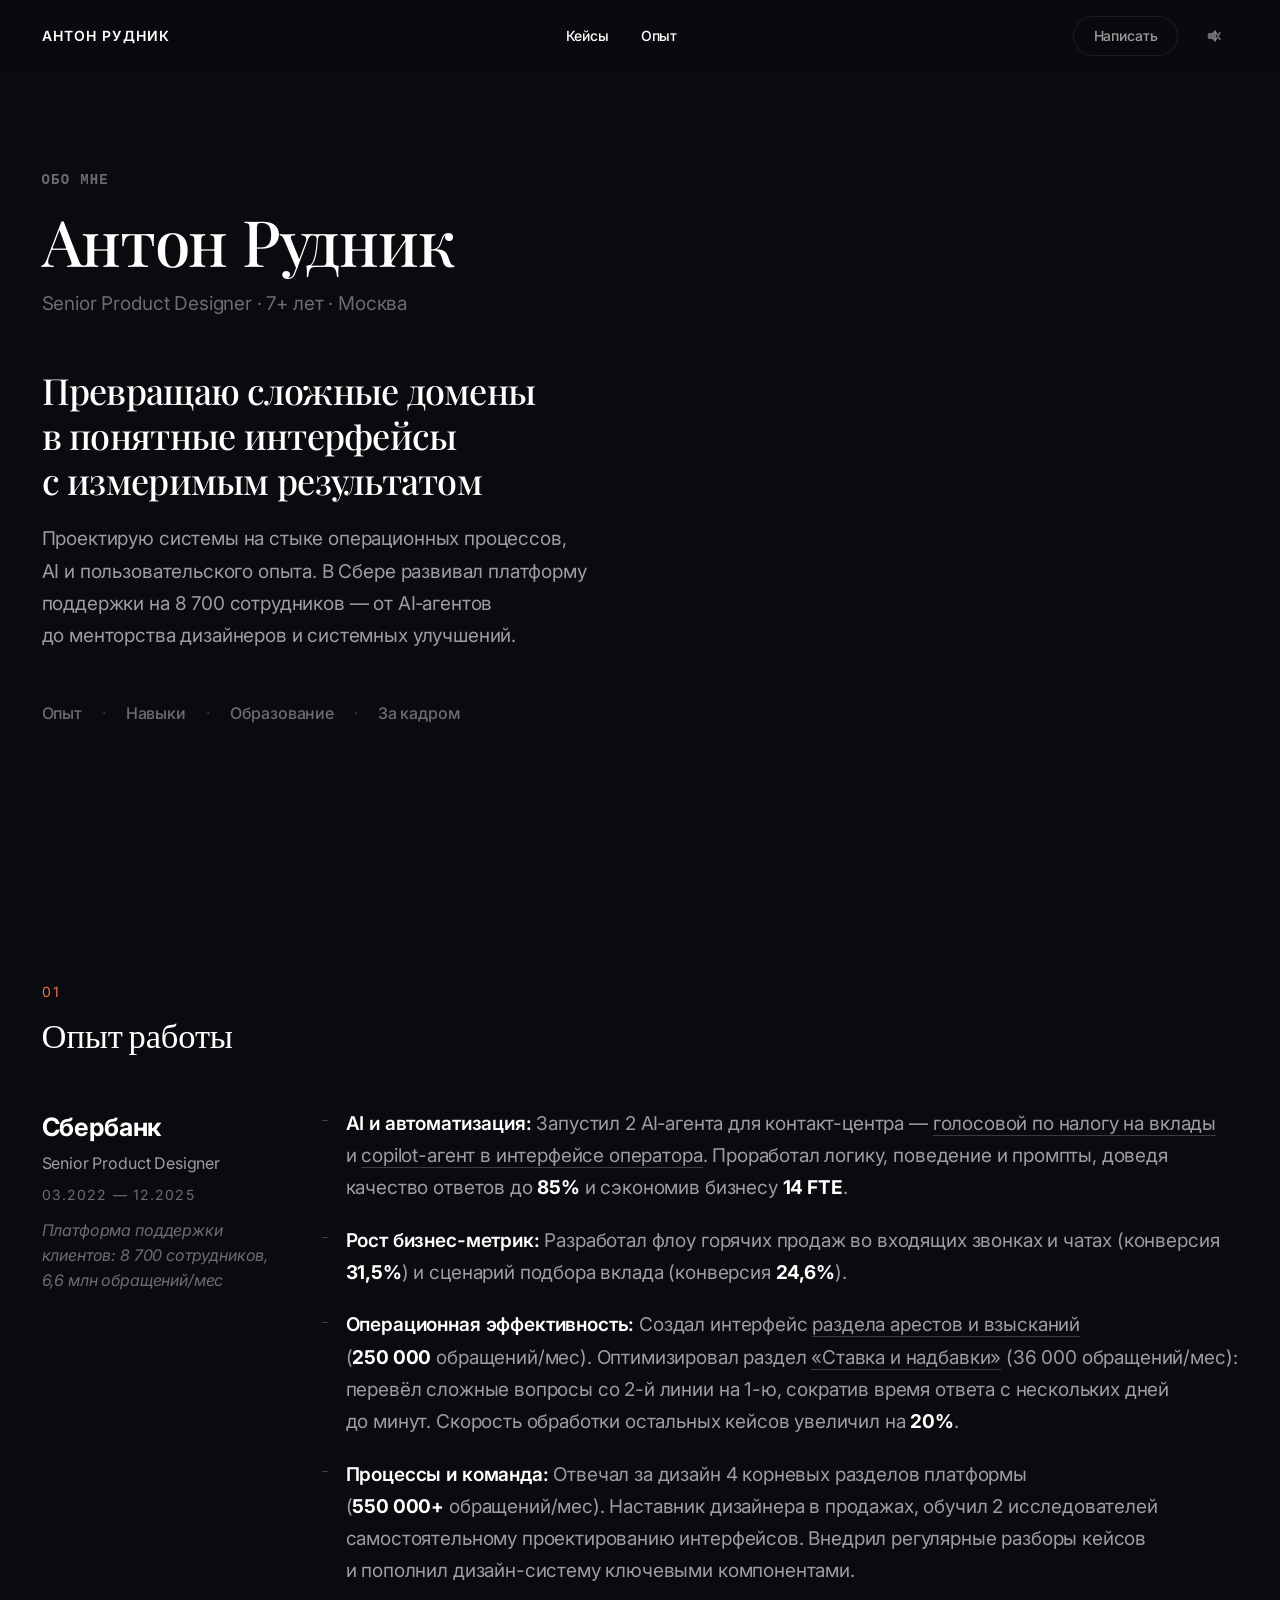
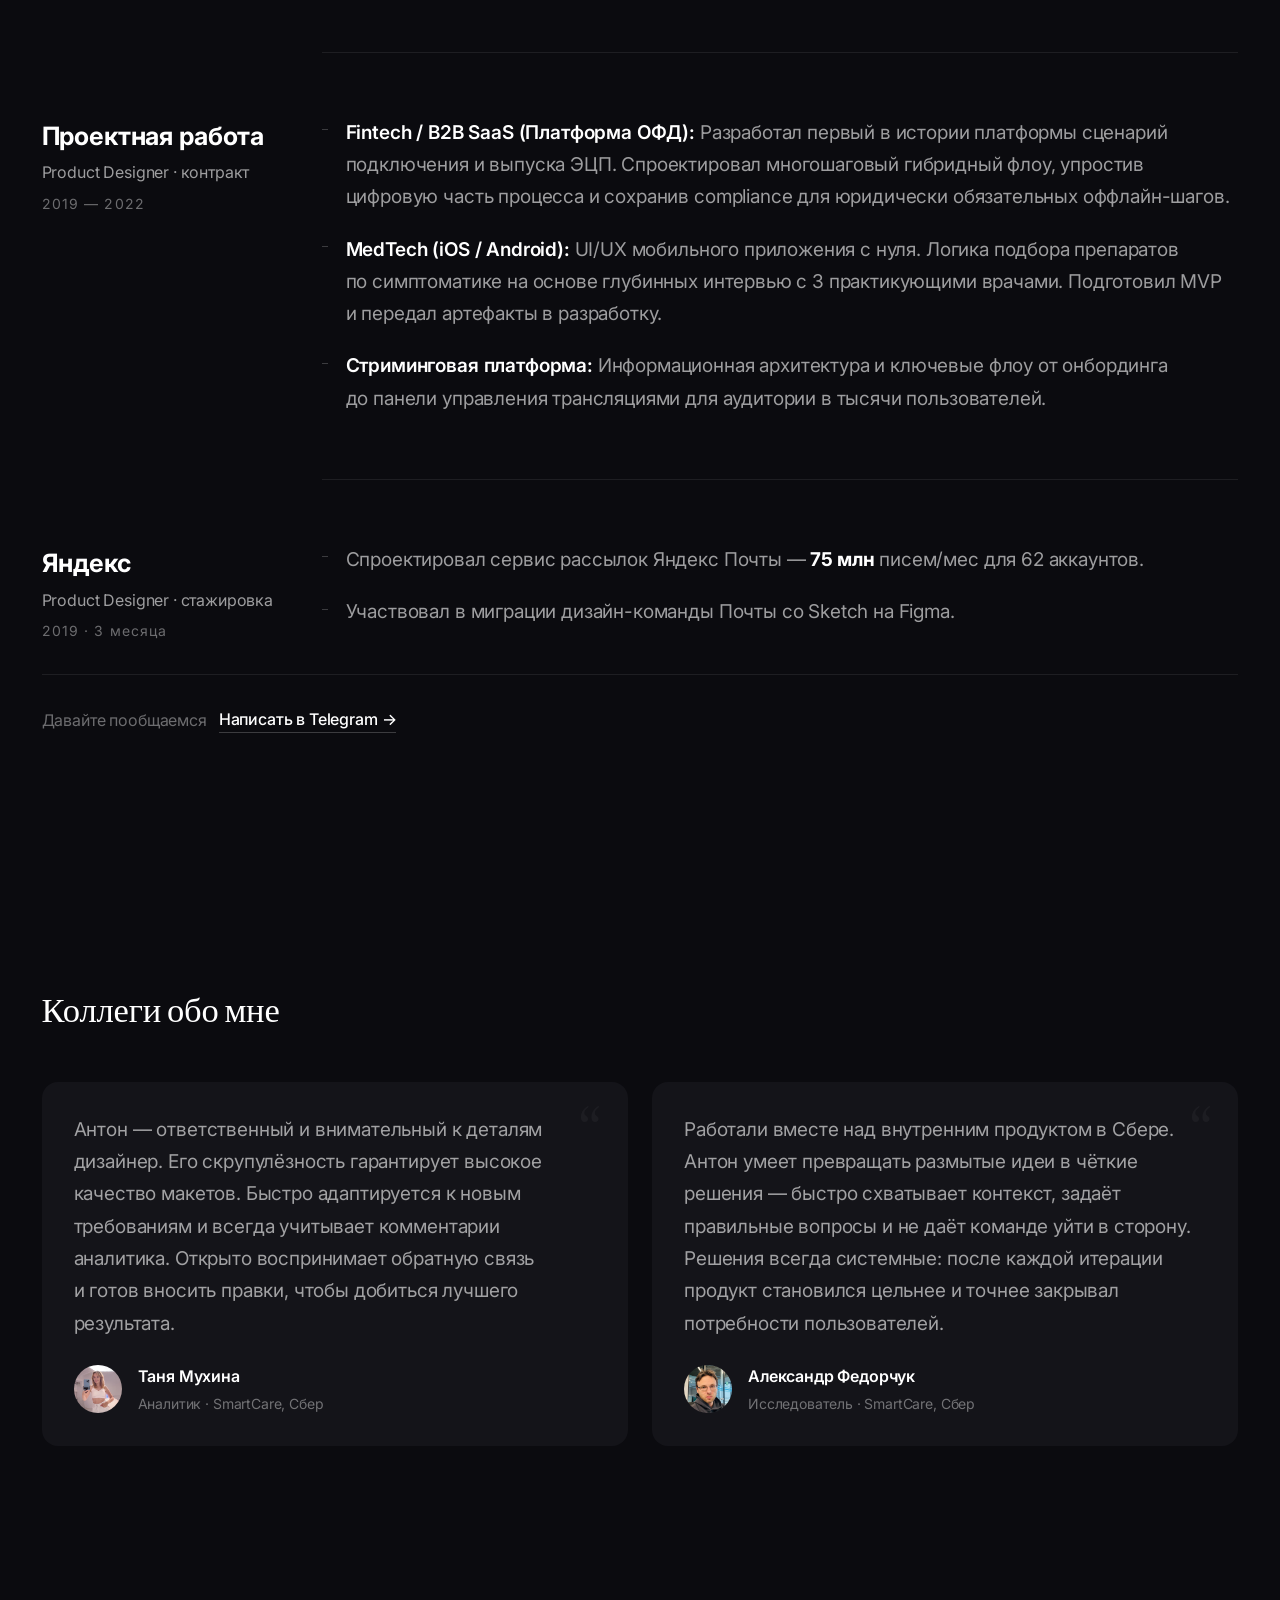
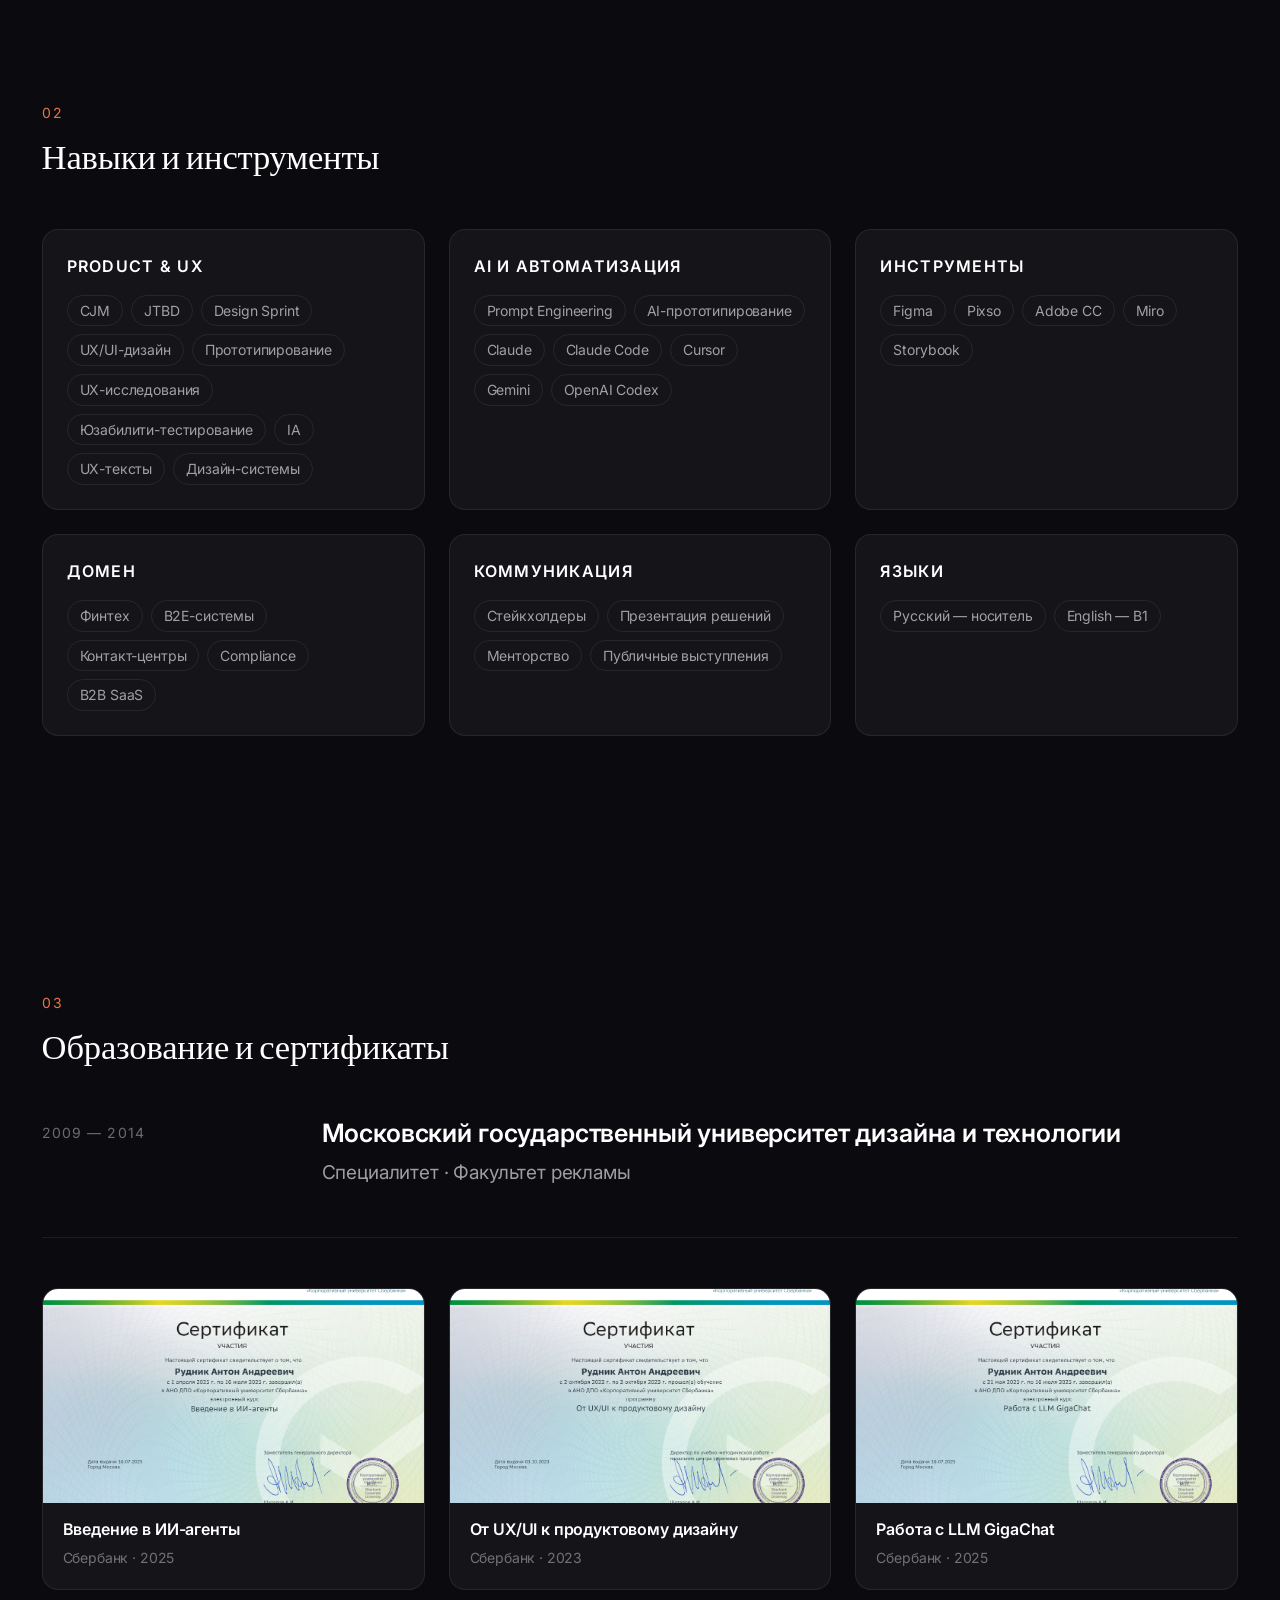
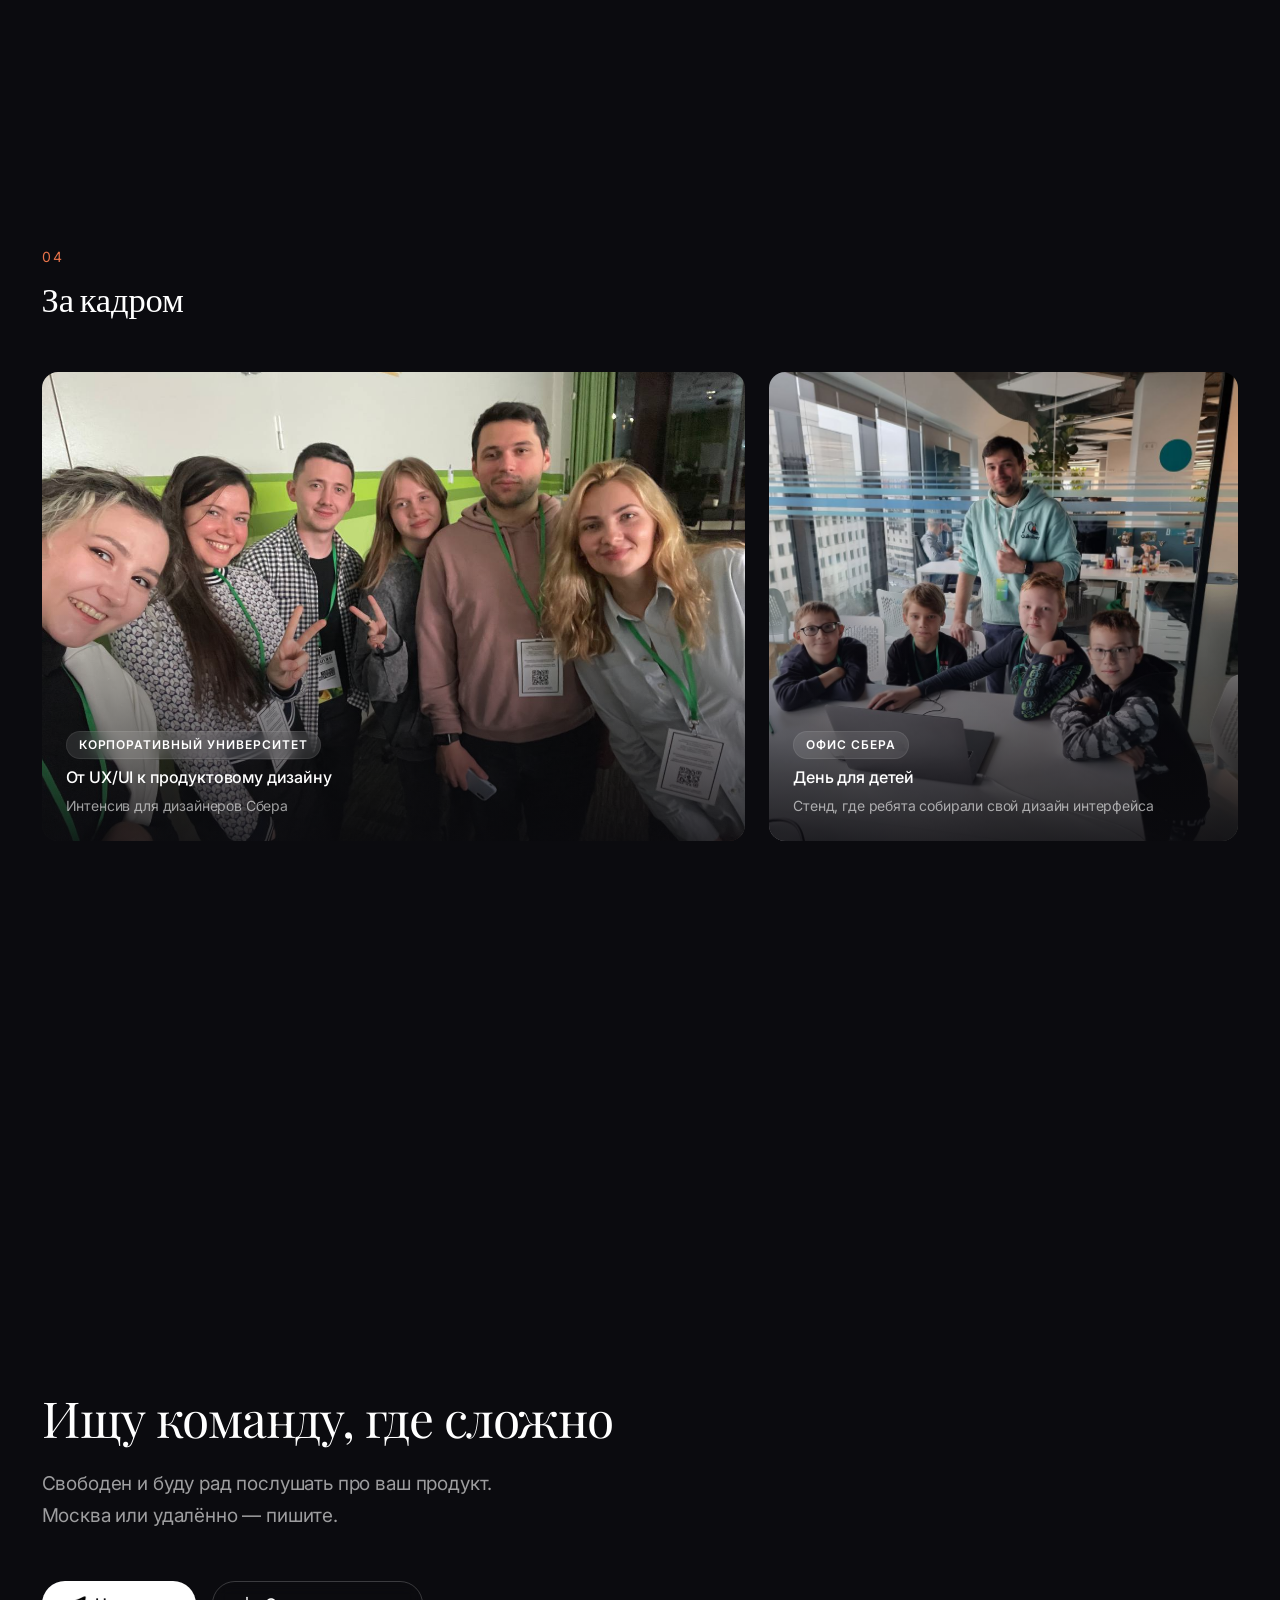
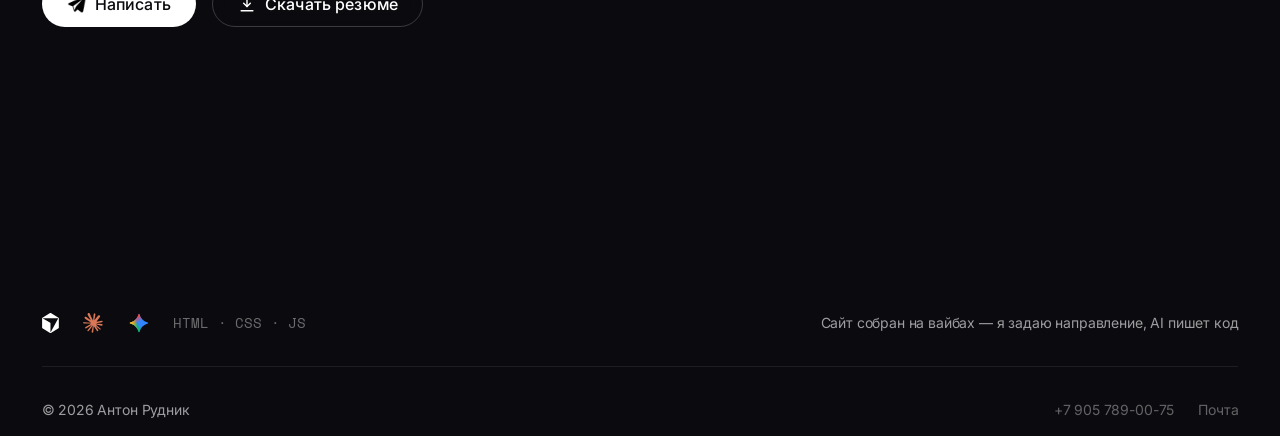
==== commit 49dadf12: "Пофиксил баги мобилки и скролснап опять))" ====
--- a/about/index.html
+++ b/about/index.html
@@ -102,6 +102,17 @@
       <a href="/about" class="p-header__link">Опыт</a>
     </nav>
     <a href="https://t.me/akti_92" class="p-header__cta" data-glow target="_blank" rel="noopener">Написать</a>
+    <button class="p-header__sound is-muted" aria-label="Звук" aria-pressed="false">
+      <svg class="p-header__sound-on" width="22" height="22" viewBox="0 0 22 22" fill="none" aria-hidden="true">
+        <path d="M4 8h2.8L11 4.5v13L6.8 14H4a1.2 1.2 0 0 1-1.2-1.2V9.2A1.2 1.2 0 0 1 4 8Z" fill="currentColor"/>
+        <path d="M14.5 7a5.2 5.2 0 0 1 0 8" stroke="currentColor" stroke-width="1.6" stroke-linecap="round"/>
+        <path d="M16.5 4a8.5 8.5 0 0 1 0 14" stroke="currentColor" stroke-width="1.6" stroke-linecap="round" opacity="0.5"/>
+      </svg>
+      <svg class="p-header__sound-off" width="22" height="22" viewBox="0 0 22 22" fill="none" aria-hidden="true">
+        <path d="M4 8h2.8L11 4.5v13L6.8 14H4a1.2 1.2 0 0 1-1.2-1.2V9.2A1.2 1.2 0 0 1 4 8Z" fill="currentColor"/>
+        <path d="M15 7.5l-4 7M11 7.5l4 7" stroke="currentColor" stroke-width="1.6" stroke-linecap="round"/>
+      </svg>
+    </button>
     <button class="p-header__burger" aria-label="Меню"><span></span><span></span></button>
   </div>
 </header>
@@ -500,6 +511,7 @@
   <img alt="">
 </div>
 
+<script src="../sound.js" defer></script>
 <script src="../interactions.js" defer></script>
 <script>
   (function() {
--- a/styles/layout.css
+++ b/styles/layout.css
@@ -23,11 +23,16 @@
    ========================================================== */
 
 .p-snap {
-  height: 100vh;
-  height: 100dvh;
-  overflow-y: auto;
-  scroll-snap-type: y mandatory;
   scrollbar-width: none;
+}
+
+@media (min-width: 960px) {
+  .p-snap {
+    height: 100vh;
+    height: 100dvh;
+    overflow-y: auto;
+    scroll-snap-type: y mandatory;
+  }
 }
 
 .p-snap::-webkit-scrollbar {
@@ -37,12 +42,17 @@
 .p-snap__screen {
   min-height: 100vh;
   min-height: 100dvh;
-  scroll-snap-align: start;
   display: flex;
   align-items: center;
   padding-inline: 0;
   position: relative;
   overflow: hidden;
+}
+
+@media (min-width: 960px) {
+  .p-snap__screen {
+    scroll-snap-align: start;
+  }
 }
 
 /* Все экраны — safe area под header */
--- a/styles/components.css
+++ b/styles/components.css
@@ -1637,6 +1637,12 @@
     gap: var(--space-6);
   }
   .p-career__detail { display: none; }
+  .p-employer--clickable {
+    cursor: default;
+  }
+  .p-employer--clickable.is-active {
+    background: none;
+  }
 }
 
 
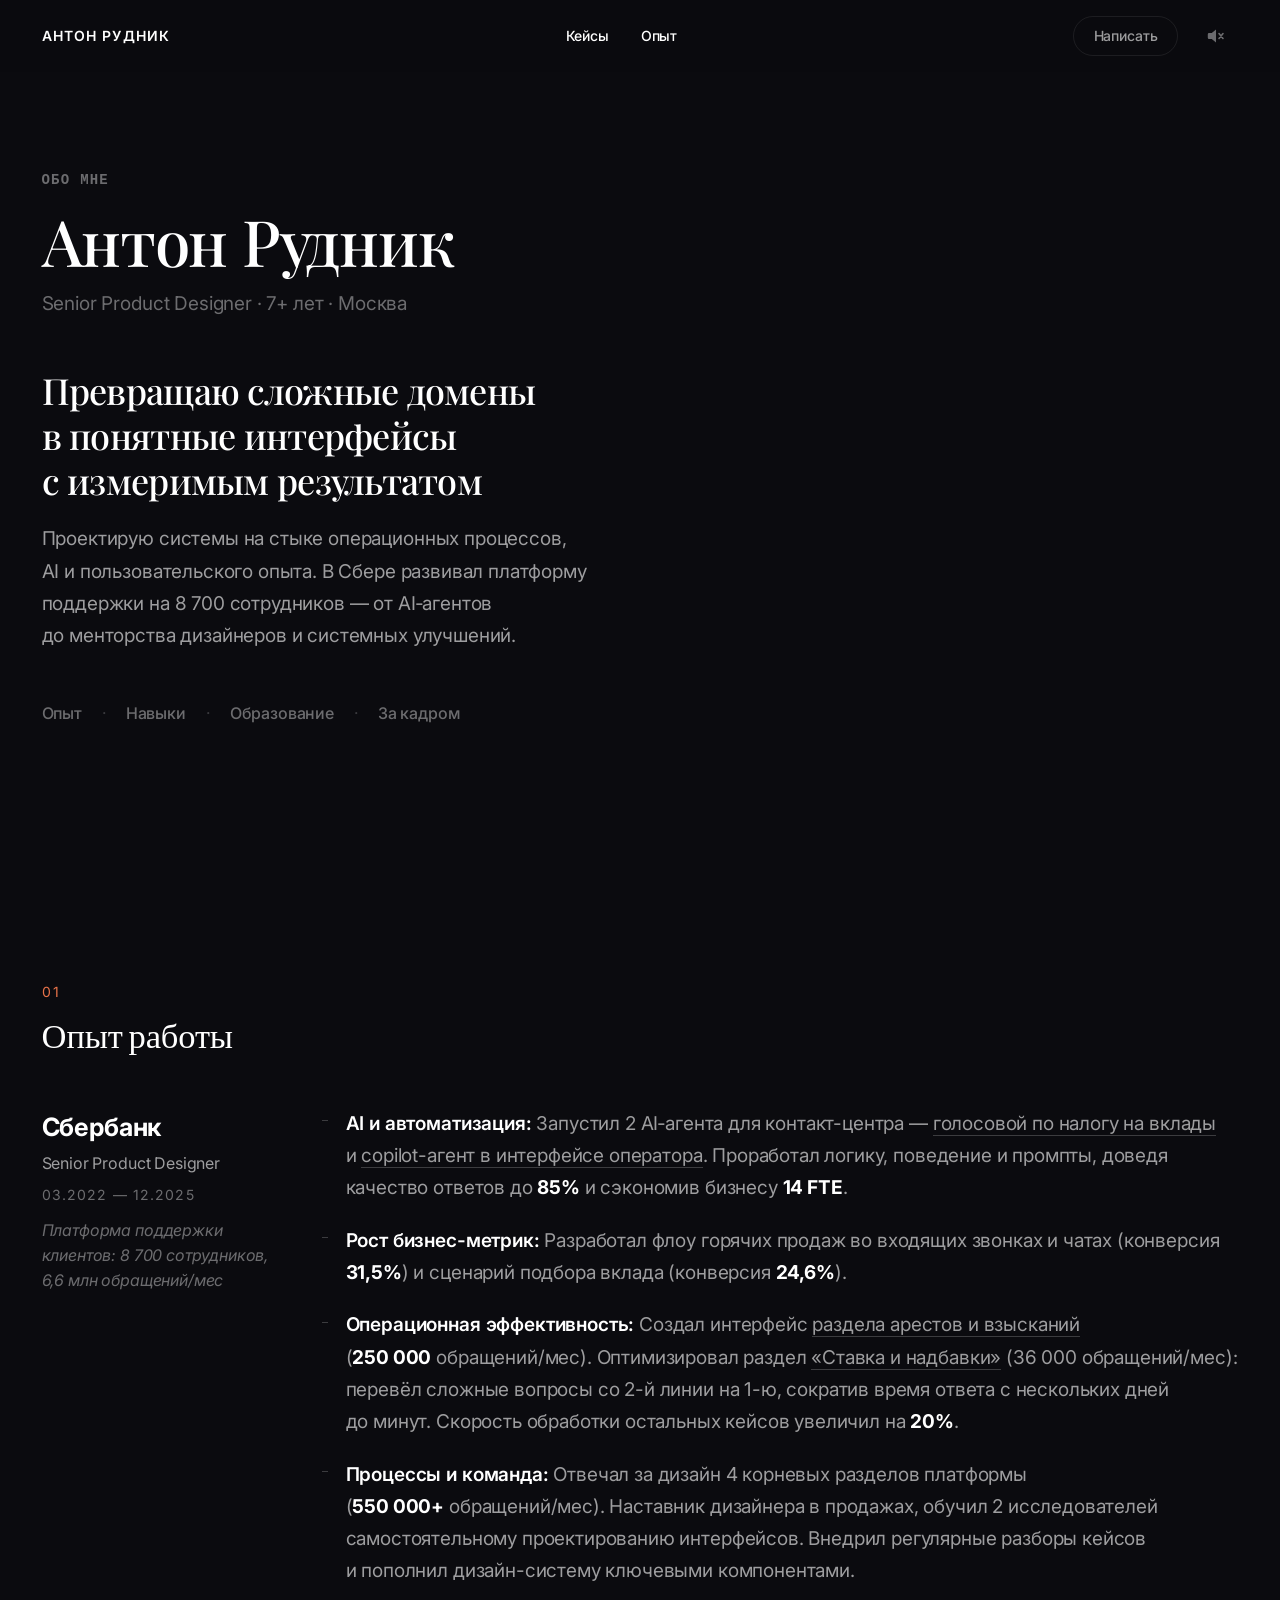
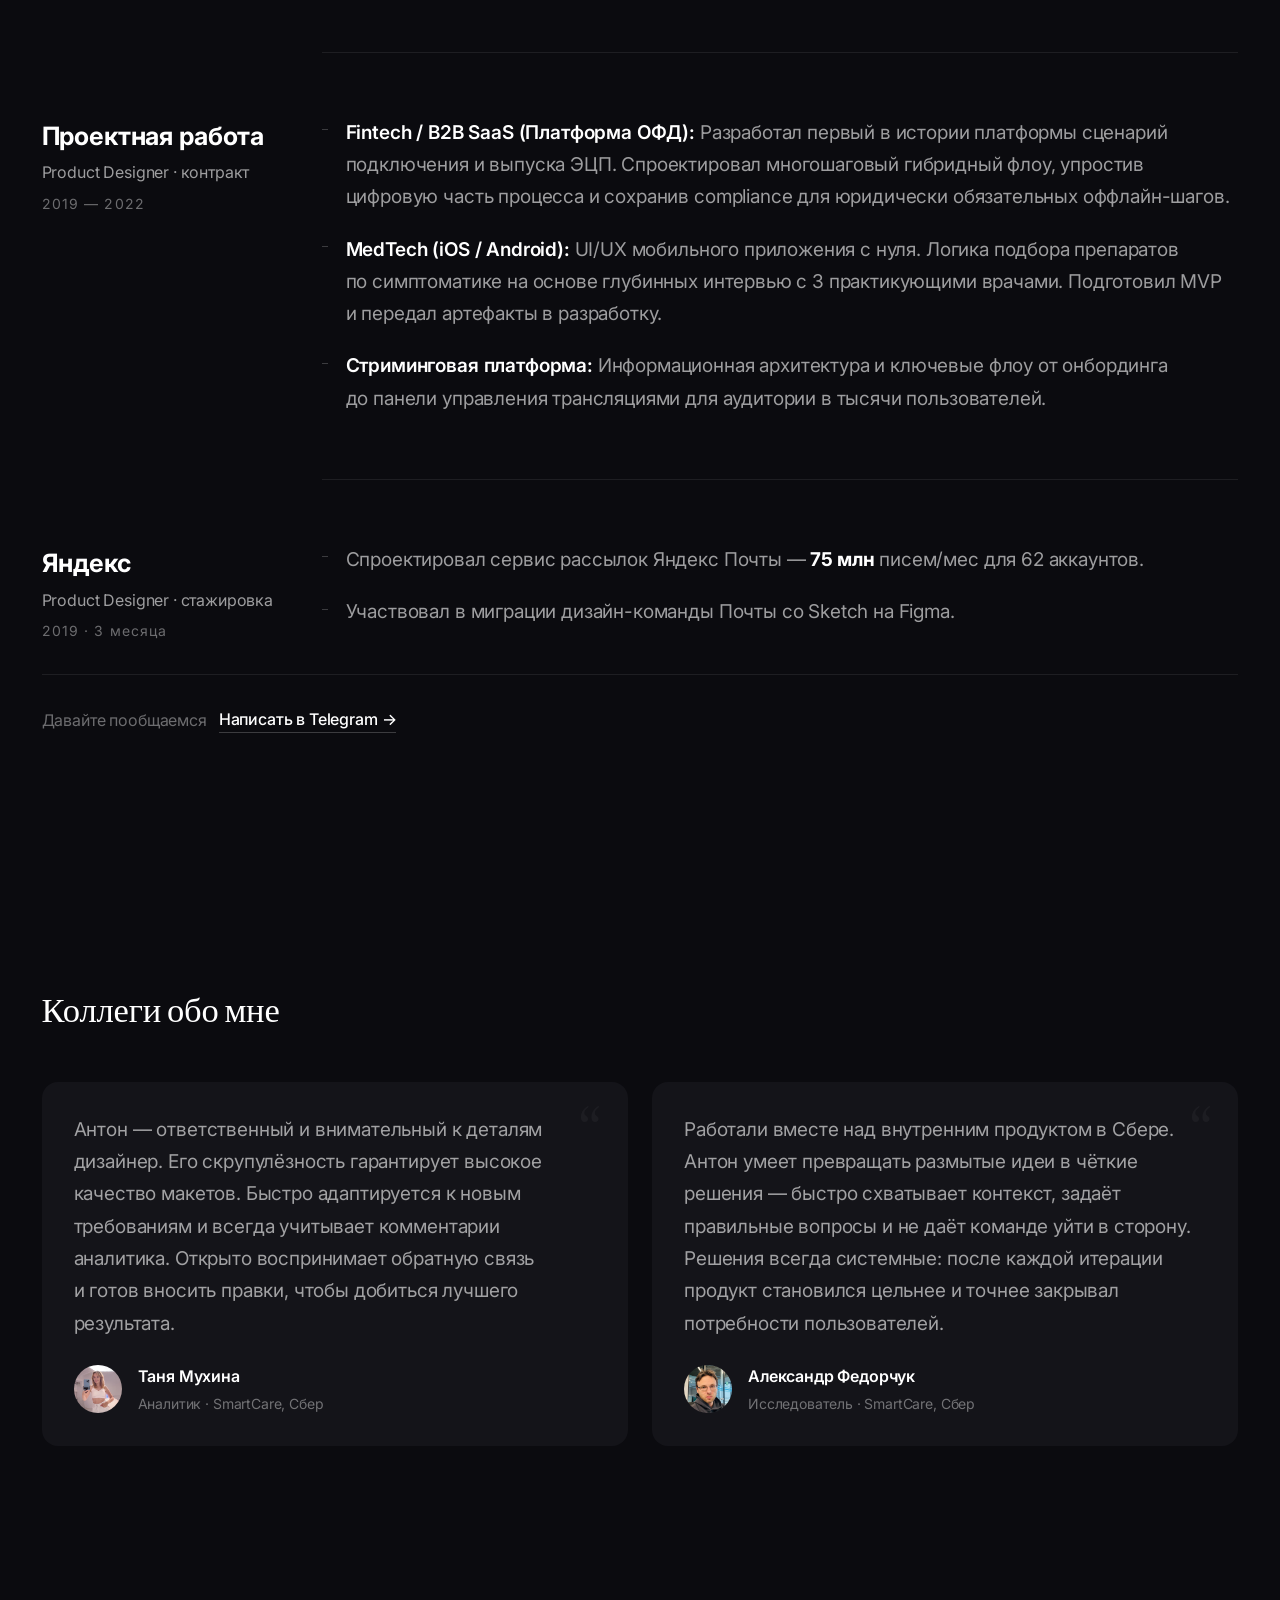
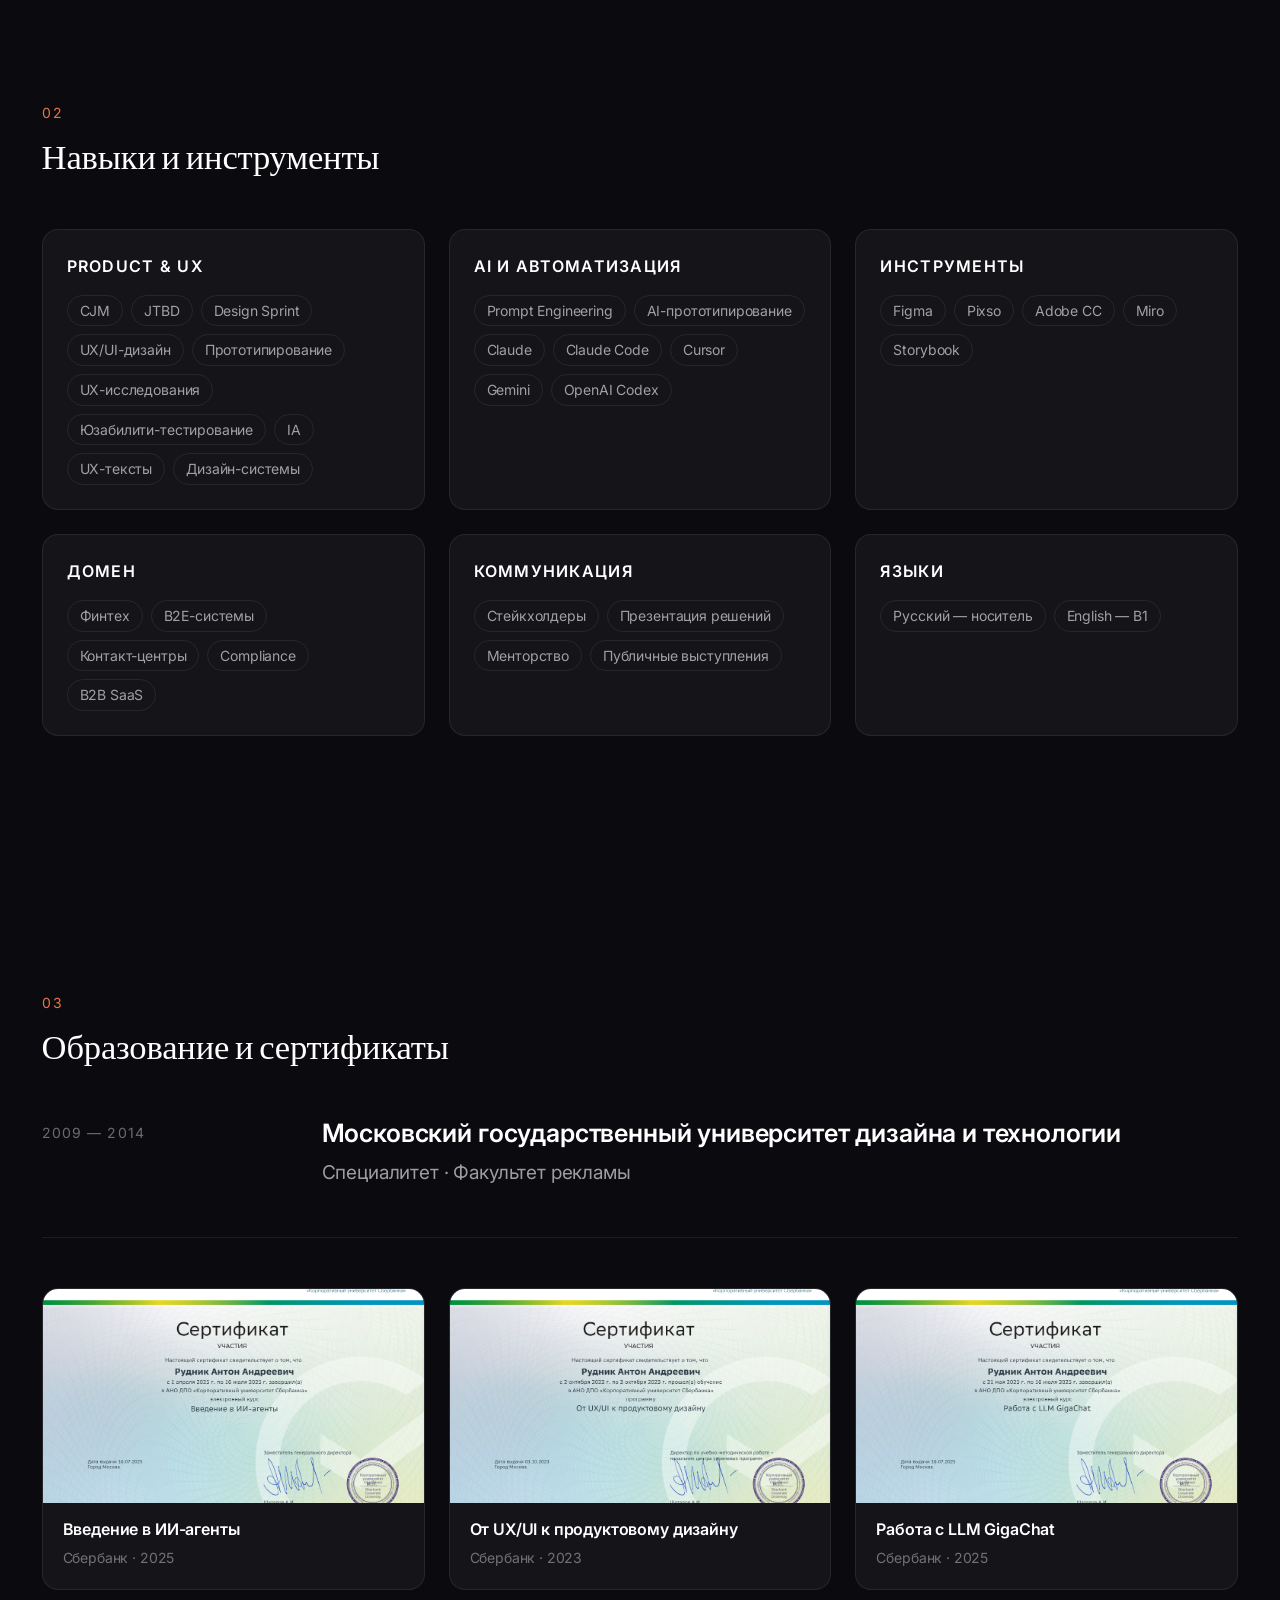
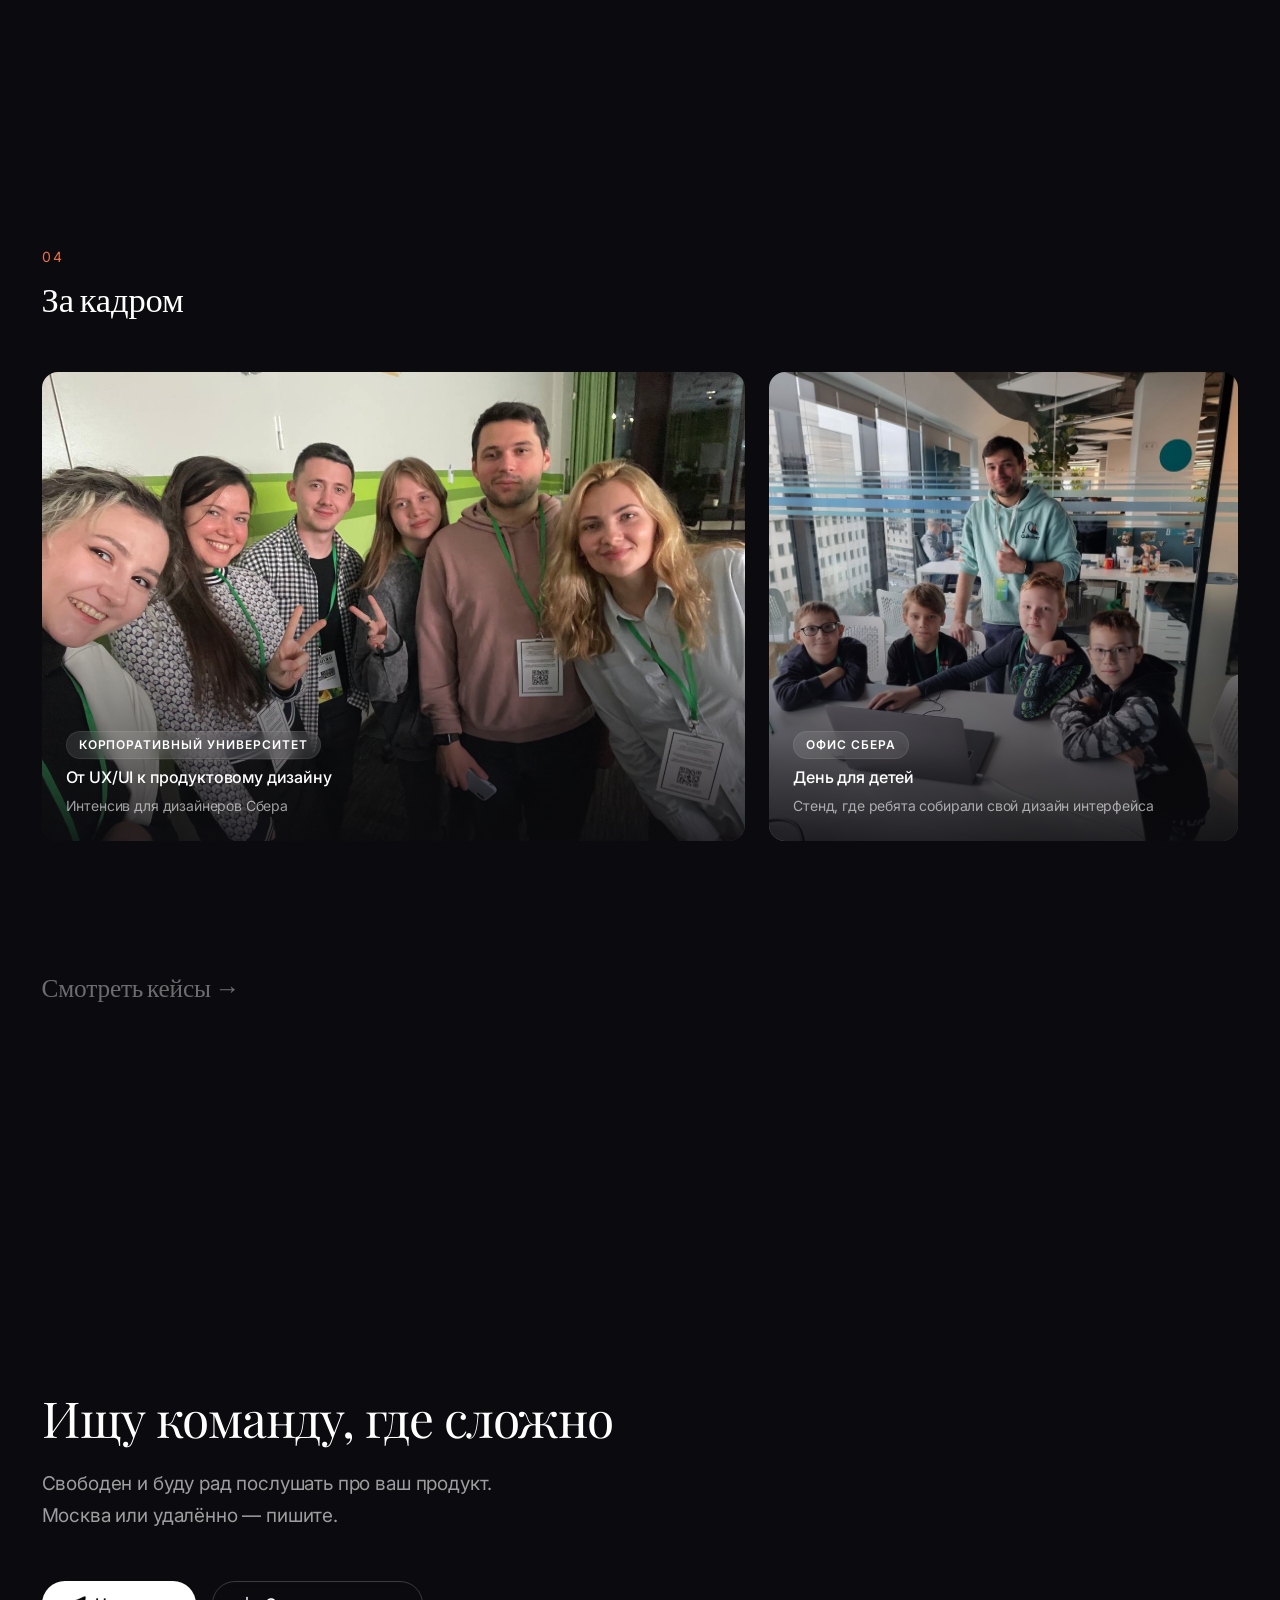
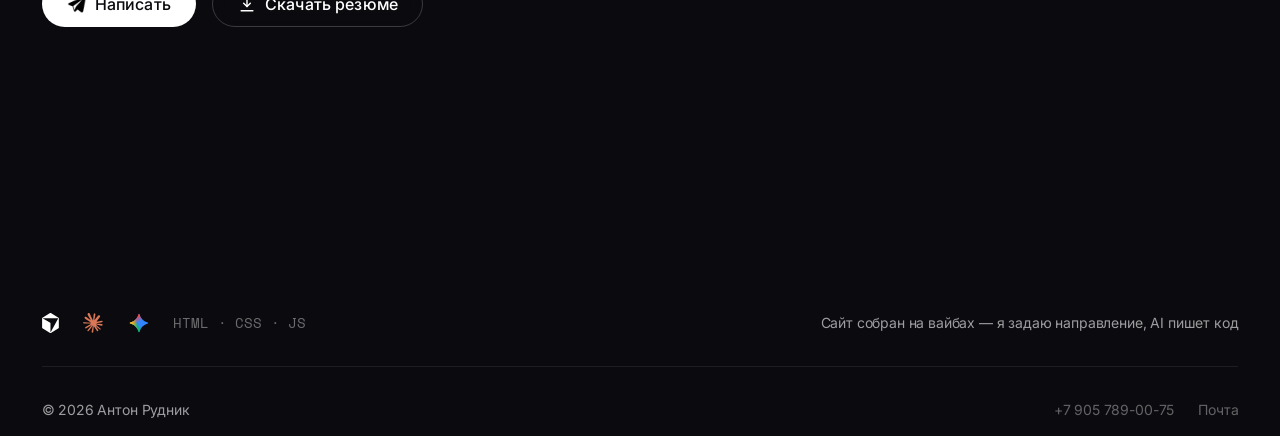
==== commit 56316f69: "Фикс багов" ====
--- a/about/index.html
+++ b/about/index.html
@@ -110,7 +110,7 @@
       </svg>
       <svg class="p-header__sound-off" width="22" height="22" viewBox="0 0 22 22" fill="none" aria-hidden="true">
         <path d="M4 8h2.8L11 4.5v13L6.8 14H4a1.2 1.2 0 0 1-1.2-1.2V9.2A1.2 1.2 0 0 1 4 8Z" fill="currentColor"/>
-        <path d="M15 7.5l-4 7M11 7.5l4 7" stroke="currentColor" stroke-width="1.6" stroke-linecap="round"/>
+        <path d="M14 8.5l4 5M18 8.5l-4 5" stroke="currentColor" stroke-width="1.6" stroke-linecap="round"/>
       </svg>
     </button>
     <button class="p-header__burger" aria-label="Меню"><span></span><span></span></button>
--- a/styles/layout.css
+++ b/styles/layout.css
@@ -46,7 +46,12 @@
   align-items: center;
   padding-inline: 0;
   position: relative;
-  overflow: hidden;
+}
+
+@media (min-width: 960px) {
+  .p-snap__screen {
+    overflow: hidden;
+  }
 }
 
 @media (min-width: 960px) {
@@ -316,8 +321,10 @@
   white-space: nowrap;
 }
 
-.p-dots__dot:hover::before {
-  opacity: 1;
+@media (hover: hover) {
+  .p-dots__dot:hover::before {
+    opacity: 1;
+  }
 }
 
 .p-dots__dot--active::before {
@@ -342,8 +349,10 @@
               box-shadow var(--dur-base) var(--ease-out);
 }
 
-.p-dots__dot:hover::after {
-  border-color: var(--text-on-dark-40);
+@media (hover: hover) {
+  .p-dots__dot:hover::after {
+    border-color: var(--text-on-dark-40);
+  }
 }
 
 /* Active: filled + soft outer ring */
@@ -362,8 +371,10 @@
   color: var(--text-on-light-40);
 }
 
-.p-dots--light .p-dots__dot:hover::after {
-  border-color: var(--text-on-light-60);
+@media (hover: hover) {
+  .p-dots--light .p-dots__dot:hover::after {
+    border-color: var(--text-on-light-60);
+  }
 }
 
 .p-dots--light .p-dots__dot--active::after {
--- a/styles/typography.css
+++ b/styles/typography.css
@@ -223,4 +223,4 @@
   transition: opacity var(--dur-fast) var(--ease-out);
 }
 
-.p-link:hover { opacity: 1; }
+@media (hover: hover) { .p-link:hover { opacity: 1; } }
--- a/styles/components.css
+++ b/styles/components.css
@@ -83,10 +83,12 @@
   transition: transform 0.3s var(--ease-out);
 }
 
-.p-header__link:hover::after {
-  transform: scaleX(1);
-  transform-origin: left;
-  transition: transform 0.35s var(--ease-out);
+@media (hover: hover) {
+  .p-header__link:hover::after {
+    transform: scaleX(1);
+    transform-origin: left;
+    transition: transform 0.35s var(--ease-out);
+  }
 }
 
 .p-header__cta {
@@ -105,9 +107,11 @@
   .p-header__cta { display: block; }
 }
 
-.p-header__cta:hover {
-  color: var(--text-on-dark);
-  border-color: var(--text-on-dark-40);
+@media (hover: hover) {
+  .p-header__cta:hover {
+    color: var(--text-on-dark);
+    border-color: var(--text-on-dark-40);
+  }
 }
 
 /* Sound toggle */
@@ -132,9 +136,11 @@
   .p-header__sound { margin-left: var(--space-4); }
 }
 
-.p-header__sound:hover {
-  color: var(--text-on-dark);
-  filter: drop-shadow(0 0 6px var(--accent));
+@media (hover: hover) {
+  .p-header__sound:hover {
+    color: var(--text-on-dark);
+    filter: drop-shadow(0 0 6px var(--accent));
+  }
 }
 
 .p-header__sound-on,
@@ -147,7 +153,9 @@
 .p-header__sound.is-muted .p-header__sound-on  { display: none; }
 .p-header__sound.is-muted .p-header__sound-off  { display: block; }
 .p-header__sound.is-muted { color: var(--text-on-dark-40); }
-.p-header__sound.is-muted:hover { filter: none; color: var(--text-on-dark-60); }
+@media (hover: hover) {
+  .p-header__sound.is-muted:hover { filter: none; color: var(--text-on-dark-60); }
+}
 
 .p-header__burger {
   display: flex;
@@ -220,7 +228,9 @@
   transition: color var(--dur-fast) var(--ease-out);
 }
 
-.p-mobile-menu__link:hover { color: var(--text-on-dark); }
+@media (hover: hover) {
+  .p-mobile-menu__link:hover { color: var(--text-on-dark); }
+}
 
 @media (min-width: 960px) {
   .p-mobile-menu { display: none !important; }
@@ -284,8 +294,10 @@
   transition: transform var(--dur-slow) var(--ease-out);
 }
 
-.p-hero__portrait-wrap:hover .p-hero__portrait {
-  transform: scale(1.03);
+@media (hover: hover) {
+  .p-hero__portrait-wrap:hover .p-hero__portrait {
+    transform: scale(1.03);
+  }
 }
 
 .p-hero__content {
@@ -329,8 +341,10 @@
   transition: transform var(--dur-fast) var(--ease-out);
 }
 
-.p-hero__badges img:hover {
-  transform: translateY(-2px);
+@media (hover: hover) {
+  .p-hero__badges img:hover {
+    transform: translateY(-2px);
+  }
 }
 
 /* Sber badge duplicate at end of sub-title (visible only on mobile) */
@@ -344,8 +358,10 @@
   transition: transform var(--dur-fast) var(--ease-out);
 }
 
-.p-hero__badge-end:hover {
-  transform: translateY(-2px);
+@media (hover: hover) {
+  .p-hero__badge-end:hover {
+    transform: translateY(-2px);
+  }
 }
 
 .p-hero__summary {
@@ -426,9 +442,11 @@
   color: var(--bg-dark);
 }
 
-.p-hero__btn--primary:hover {
-  background: rgba(255, 255, 255, 0.88);
-  box-shadow: 0 0 24px rgba(255, 255, 255, 0.12);
+@media (hover: hover) {
+  .p-hero__btn--primary:hover {
+    background: rgba(255, 255, 255, 0.88);
+    box-shadow: 0 0 24px rgba(255, 255, 255, 0.12);
+  }
 }
 
 .p-hero__btn--ghost {
@@ -438,10 +456,12 @@
   backdrop-filter: blur(8px);
 }
 
-.p-hero__btn--ghost:hover {
-  color: var(--text-on-dark);
-  border-color: var(--text-on-dark-40);
-  background: rgba(255, 255, 255, 0.06);
+@media (hover: hover) {
+  .p-hero__btn--ghost:hover {
+    color: var(--text-on-dark);
+    border-color: var(--text-on-dark-40);
+    background: rgba(255, 255, 255, 0.06);
+  }
 }
 
 /* --- Mobile (< 640px): centered with overflow-safe auto margins --- */
@@ -550,6 +570,7 @@
 
   .p-hero__portrait-wrap {
     width: clamp(200px, 14.4vw, 276px);
+    margin-top: 20px;
   }
 }
 
@@ -585,6 +606,7 @@
 
   .p-hero__portrait-wrap {
     width: clamp(100px, 25vh, 180px);
+    margin-top: 20px;
   }
 
   .p-hero__title {
@@ -688,11 +710,13 @@
   transition: box-shadow var(--dur-slow) var(--ease-out);
 }
 
-.p-hero__portrait-wrap:hover {
-  box-shadow:
-    0 0 24px rgba(232, 115, 74, 0.18),
-    0 0 64px rgba(232, 115, 74, 0.10),
-    0 0 120px rgba(232, 115, 74, 0.05);
+@media (hover: hover) {
+  .p-hero__portrait-wrap:hover {
+    box-shadow:
+      0 0 24px rgba(232, 115, 74, 0.18),
+      0 0 64px rgba(232, 115, 74, 0.10),
+      0 0 120px rgba(232, 115, 74, 0.05);
+  }
 }
 
 
@@ -779,7 +803,9 @@
   transition: color var(--dur-fast) var(--ease-out);
 }
 
-.p-case-screen__link:hover { color: var(--text-on-dark); }
+@media (hover: hover) {
+  .p-case-screen__link:hover { color: var(--text-on-dark); }
+}
 
 /* --- Visual: browser-window proportions (16:9) --- */
 .p-case-screen__visual {
@@ -1327,7 +1353,9 @@
   transition: all var(--dur-fast) var(--ease-out);
 }
 
-.p-toc__link:hover { color: var(--text-on-light-60); }
+@media (hover: hover) {
+  .p-toc__link:hover { color: var(--text-on-light-60); }
+}
 
 .p-toc__link--active {
   color: var(--text-on-light);
@@ -1672,7 +1700,9 @@
   white-space: nowrap;
 }
 
-.p-btn:hover { opacity: 0.85; }
+@media (hover: hover) {
+  .p-btn:hover { opacity: 0.85; }
+}
 .p-btn:active { transform: scale(0.97); }
 
 .p-btn--outline {
@@ -1681,10 +1711,12 @@
   border: 1px solid var(--border-dark);
 }
 
-.p-btn--outline:hover {
-  color: var(--text-on-dark);
-  border-color: var(--text-on-dark-40);
-  opacity: 1;
+@media (hover: hover) {
+  .p-btn--outline:hover {
+    color: var(--text-on-dark);
+    border-color: var(--text-on-dark-40);
+    opacity: 1;
+  }
 }
 
 @media (hover: none) {
@@ -1706,7 +1738,9 @@
   color: var(--bg-dark);
 }
 
-.p-btn--rainbow:hover { opacity: 1; }
+@media (hover: hover) {
+  .p-btn--rainbow:hover { opacity: 1; }
+}
 
 /* Радужное кольцо — только border-area через mask-composite: subtract */
 .p-btn--rainbow::after {
@@ -1738,9 +1772,11 @@
   pointer-events: none;
 }
 
-.p-btn--rainbow:hover::after {
-  opacity: 0.55;
-  animation-play-state: running;
+@media (hover: hover) {
+  .p-btn--rainbow:hover::after {
+    opacity: 0.55;
+    animation-play-state: running;
+  }
 }
 
 /* Blur-glow под кнопкой — тоже только на ховере */
@@ -1769,9 +1805,11 @@
   z-index: 0;
 }
 
-.p-btn--rainbow:hover::before {
-  opacity: 1;
-  animation-play-state: running;
+@media (hover: hover) {
+  .p-btn--rainbow:hover::before {
+    opacity: 1;
+    animation-play-state: running;
+  }
 }
 
 /* ---- Glowing border effect ---- */
@@ -1844,10 +1882,12 @@
   border: 1px solid var(--border-light);
 }
 
-.p-btn--outline-light:hover {
-  color: var(--text-on-light);
-  border-color: var(--text-on-light-40);
-  opacity: 1;
+@media (hover: hover) {
+  .p-btn--outline-light:hover {
+    color: var(--text-on-light);
+    border-color: var(--text-on-light-40);
+    opacity: 1;
+  }
 }
 
 
@@ -1978,11 +2018,13 @@
   transition: transform 0.3s var(--ease-out);
 }
 
-.p-footer__links .p-link:hover::after {
-  transform: scaleX(1);
-  transform-origin: left;
-  /* приход: линия разворачивается слева */
-  transition: transform 0.35s var(--ease-out);
+@media (hover: hover) {
+  .p-footer__links .p-link:hover::after {
+    transform: scaleX(1);
+    transform-origin: left;
+    /* приход: линия разворачивается слева */
+    transition: transform 0.35s var(--ease-out);
+  }
 }
 
 .p-footer__links a[href^="tel:"] {
@@ -2235,7 +2277,9 @@
   transition: border-color var(--dur-fast) var(--ease-out);
 }
 
-.p-case-nav__link:hover { border-color: var(--text-on-light-40); }
+@media (hover: hover) {
+  .p-case-nav__link:hover { border-color: var(--text-on-light-40); }
+}
 .p-case-nav__link--next { text-align: right; }
 
 
@@ -2320,7 +2364,9 @@
 .p-toggle__trigger::-webkit-details-marker { display: none; }
 .p-toggle__trigger::marker { display: none; content: ''; }
 
-.p-toggle__trigger:hover { color: var(--text-on-light-60); }
+@media (hover: hover) {
+  .p-toggle__trigger:hover { color: var(--text-on-light-60); }
+}
 
 .p-toggle__icon {
   font-size: var(--text-lg);
@@ -2582,8 +2628,10 @@
   transition: color var(--dur-fast) var(--ease-out);
 }
 
-.p-header__back:hover {
-  color: var(--text-on-dark);
+@media (hover: hover) {
+  .p-header__back:hover {
+    color: var(--text-on-dark);
+  }
 }
 
 /* В back-режиме на десктопе — скрываем back, показываем nav */
@@ -2729,7 +2777,9 @@
   transition: all var(--dur-fast) var(--ease-out);
 }
 
-.p-tabs__tab:hover { color: var(--text-on-light-60); }
+@media (hover: hover) {
+  .p-tabs__tab:hover { color: var(--text-on-light-60); }
+}
 
 .p-tabs__tab.is-active {
   color: var(--text-on-light);
@@ -2792,9 +2842,11 @@
     border-color var(--dur-fast) var(--ease-out);
 }
 
-.p-lift:hover {
-  transform: translateY(-2px);
-  box-shadow: var(--shadow-md);
+@media (hover: hover) {
+  .p-lift:hover {
+    transform: translateY(-2px);
+    box-shadow: var(--shadow-md);
+  }
 }
 
 .p-lift:active {
@@ -3001,9 +3053,11 @@
   transition: all var(--dur-base) var(--ease-out);
 }
 
-.p-process__step:hover .p-process__num {
-  border-color: var(--text-on-light-40);
-  color: var(--text-on-light-60);
+@media (hover: hover) {
+  .p-process__step:hover .p-process__num {
+    border-color: var(--text-on-light-40);
+    color: var(--text-on-light-60);
+  }
 }
 
 .p-process__step--accent .p-process__num {
@@ -3026,9 +3080,11 @@
   color: var(--text-on-dark-40);
   background: var(--bg-dark-raised);
 }
-.p-section--dark .p-process__step:hover .p-process__num {
-  border-color: var(--text-on-dark-40);
-  color: var(--text-on-dark-60);
+@media (hover: hover) {
+  .p-section--dark .p-process__step:hover .p-process__num {
+    border-color: var(--text-on-dark-40);
+    color: var(--text-on-dark-60);
+  }
 }
 
 
@@ -3076,7 +3132,9 @@
   border: 1px solid var(--border-light);
   transition: border-color var(--dur-fast) var(--ease-out);
 }
-.p-flow__step:hover { border-color: var(--text-on-light-40); }
+@media (hover: hover) {
+  .p-flow__step:hover { border-color: var(--text-on-light-40); }
+}
 
 .p-flow__step--highlight {
   background: var(--bg-dark);
@@ -3084,7 +3142,9 @@
   border-color: transparent;
   box-shadow: var(--shadow-md);
 }
-.p-flow__step--highlight:hover { border-color: transparent; }
+@media (hover: hover) {
+  .p-flow__step--highlight:hover { border-color: transparent; }
+}
 .p-flow__step--highlight .p-label { color: var(--text-on-dark-40); }
 .p-flow__step--highlight .p-body--sm { color: var(--text-on-dark-60); }
 
@@ -3125,7 +3185,9 @@
   background: var(--bg-dark-raised);
   border-color: var(--border-dark);
 }
-.p-section--dark .p-flow__step:hover { border-color: var(--text-on-dark-40); }
+@media (hover: hover) {
+  .p-section--dark .p-flow__step:hover { border-color: var(--text-on-dark-40); }
+}
 .p-section--dark .p-flow__arrow::before { border-color: var(--text-on-dark-40); }
 .p-section--dark .p-flow__step--highlight {
   background: var(--bg-light);
@@ -3250,34 +3312,44 @@
   white-space: nowrap;
   transition: background var(--dur-fast) var(--ease-out);
 }
-.p-tag:hover { background: var(--bg-light-raised); }
+@media (hover: hover) {
+  .p-tag:hover { background: var(--bg-light-raised); }
+}
 
 .p-tag--accent {
   background: var(--accent-subtle);
   color: var(--accent);
 }
-.p-tag--accent:hover { background: var(--accent-glow); }
+@media (hover: hover) {
+  .p-tag--accent:hover { background: var(--accent-glow); }
+}
 
 .p-tag--outline {
   background: transparent;
   border: 1px solid var(--border-light);
 }
-.p-tag--outline:hover { border-color: var(--text-on-light-40); }
+@media (hover: hover) {
+  .p-tag--outline:hover { border-color: var(--text-on-light-40); }
+}
 
 .p-section--dark .p-tag,
 .p-screen--dark .p-tag {
   background: var(--bg-dark-surface);
   color: var(--text-on-dark);
 }
-.p-section--dark .p-tag:hover,
-.p-screen--dark .p-tag:hover { background: var(--bg-dark-raised); }
+@media (hover: hover) {
+  .p-section--dark .p-tag:hover,
+  .p-screen--dark .p-tag:hover { background: var(--bg-dark-raised); }
+}
 .p-section--dark .p-tag--outline,
 .p-screen--dark .p-tag--outline {
   background: transparent;
   border-color: var(--border-dark);
 }
-.p-section--dark .p-tag--outline:hover,
-.p-screen--dark .p-tag--outline:hover { border-color: var(--text-on-dark-40); }
+@media (hover: hover) {
+  .p-section--dark .p-tag--outline:hover,
+  .p-screen--dark .p-tag--outline:hover { border-color: var(--text-on-dark-40); }
+}
 
 
 /* ==========================================================
--- a/styles/about.css
+++ b/styles/about.css
@@ -72,8 +72,10 @@
   text-decoration: none;
   transition: color var(--dur-fast) var(--ease-out);
 }
-.ab-page-header__toc-link:hover {
-  color: var(--text-on-dark);
+@media (hover: hover) {
+  .ab-page-header__toc-link:hover {
+    color: var(--text-on-dark);
+  }
 }
 .ab-page-header__toc-sep {
   color: var(--text-on-dark-20);
@@ -205,9 +207,11 @@
   border-bottom: 1px solid var(--text-on-dark-20);
   transition: color var(--dur-fast) var(--ease-out), border-color var(--dur-fast) var(--ease-out);
 }
-.ab-case-link:hover {
-  color: var(--text-on-dark);
-  border-color: var(--text-on-dark-40);
+@media (hover: hover) {
+  .ab-case-link:hover {
+    color: var(--text-on-dark);
+    border-color: var(--text-on-dark-40);
+  }
 }
 
 .ab-job__divider {
@@ -240,8 +244,10 @@
   border-bottom: 1px solid var(--text-on-dark-20);
   transition: border-color var(--dur-fast) var(--ease-out);
 }
-.ab-micro-cta__link:hover {
-  border-color: var(--text-on-dark);
+@media (hover: hover) {
+  .ab-micro-cta__link:hover {
+    border-color: var(--text-on-dark);
+  }
 }
 
 @media (max-width: 960px) {
@@ -321,9 +327,11 @@
 .ab-talk--zoomable {
   cursor: zoom-in;
 }
-.ab-talk--zoomable:hover {
-  transform: translateY(-4px);
-  box-shadow: var(--shadow-lift);
+@media (hover: hover) {
+  .ab-talk--zoomable:hover {
+    transform: translateY(-4px);
+    box-shadow: var(--shadow-lift);
+  }
 }
 .ab-talk__img-wrap {
   position: relative;
@@ -351,8 +359,10 @@
   opacity: 0;
   transition: opacity var(--dur-fast) var(--ease-out);
 }
-.ab-talk--zoomable:hover .ab-talk__zoom-hint {
-  opacity: 1;
+@media (hover: hover) {
+  .ab-talk--zoomable:hover .ab-talk__zoom-hint {
+    opacity: 1;
+  }
 }
 .ab-talk__zoom-hint svg {
   width: 16px;
@@ -450,8 +460,10 @@
   aspect-ratio: 3 / 2;
   transition: transform var(--dur-slow) var(--ease-out);
 }
-.ab-photo:hover img {
-  transform: scale(1.03);
+@media (hover: hover) {
+  .ab-photo:hover img {
+    transform: scale(1.03);
+  }
 }
 .ab-photo__overlay {
   position: absolute;
@@ -505,8 +517,10 @@
   text-decoration: none;
   transition: color var(--dur-fast) var(--ease-out);
 }
-.ab-cases-cta__link:hover {
-  color: var(--text-on-dark);
+@media (hover: hover) {
+  .ab-cases-cta__link:hover {
+    color: var(--text-on-dark);
+  }
 }
 
 /* ── Footer wrapper ── */
@@ -571,4 +585,6 @@
   opacity: 0.7;
   transition: opacity var(--dur-fast) var(--ease-out);
 }
-.ab-lightbox__close:hover { opacity: 1; }
+@media (hover: hover) {
+  .ab-lightbox__close:hover { opacity: 1; }
+}
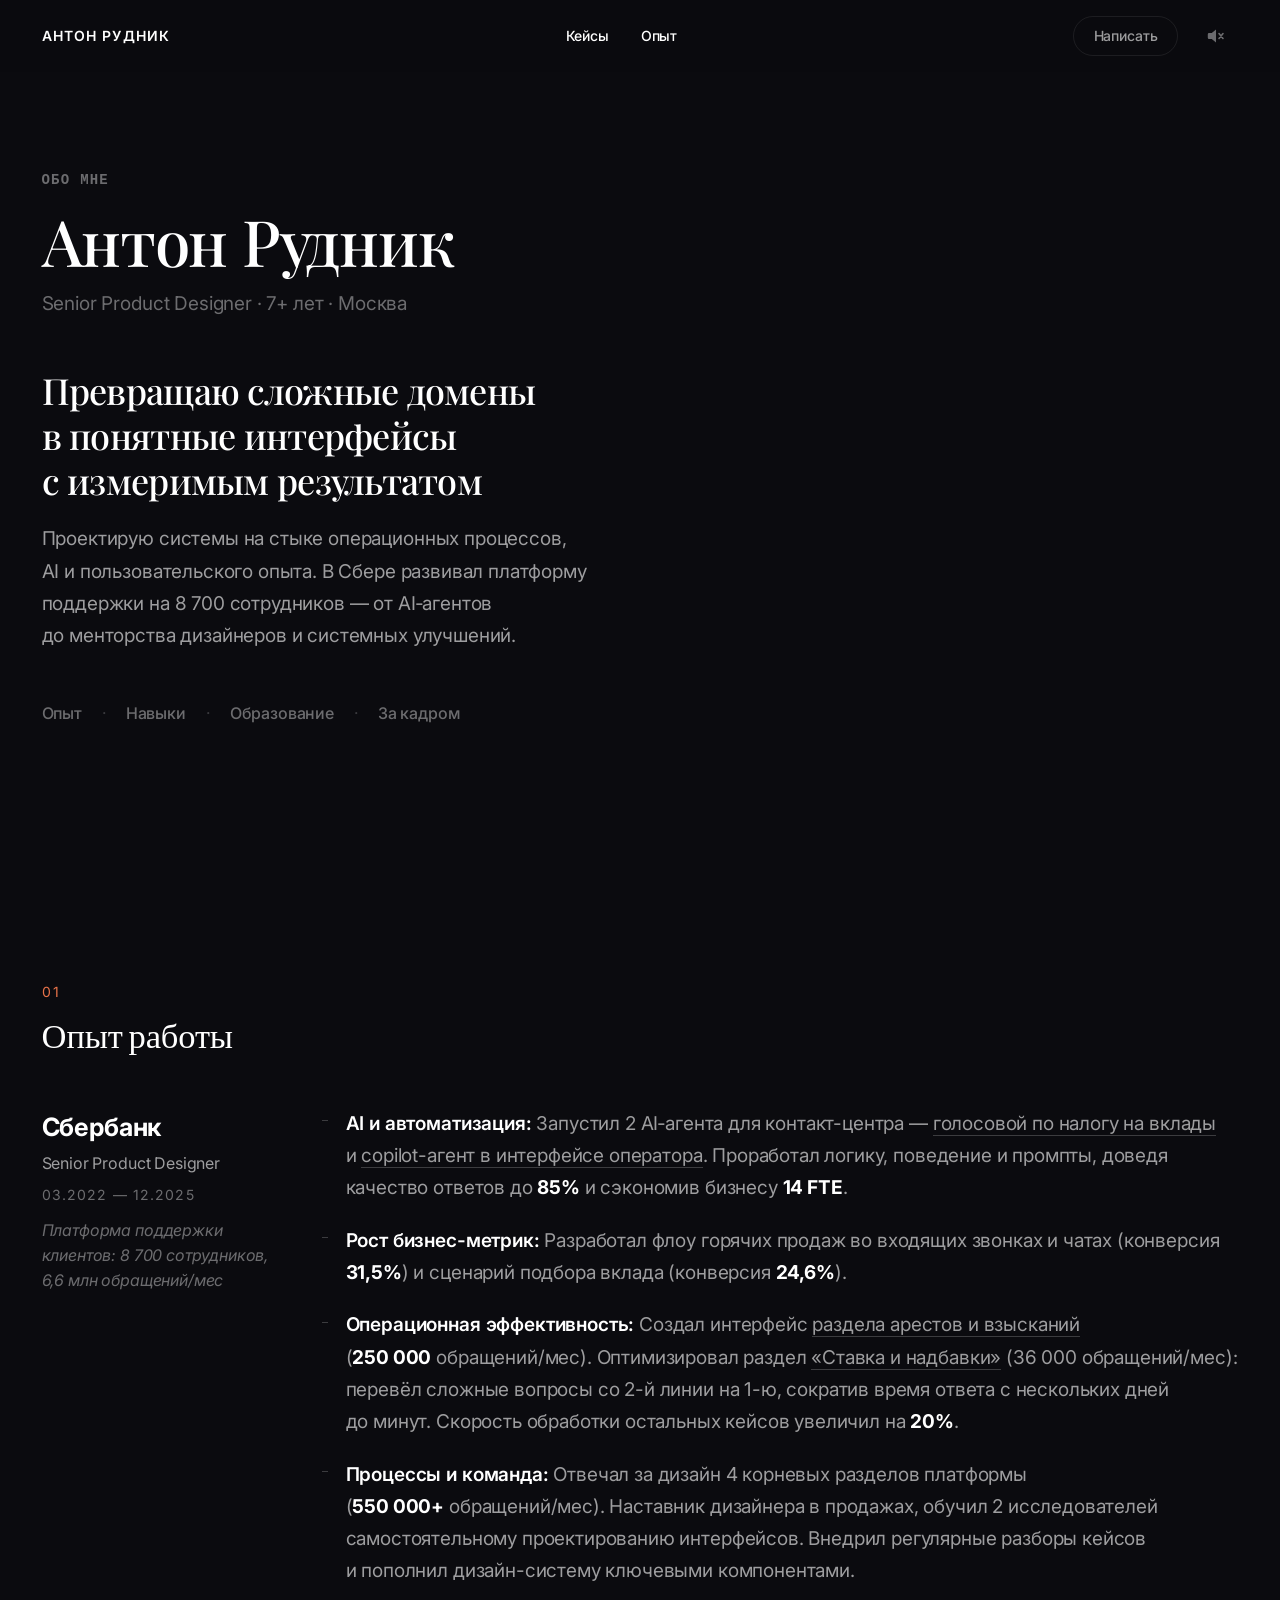
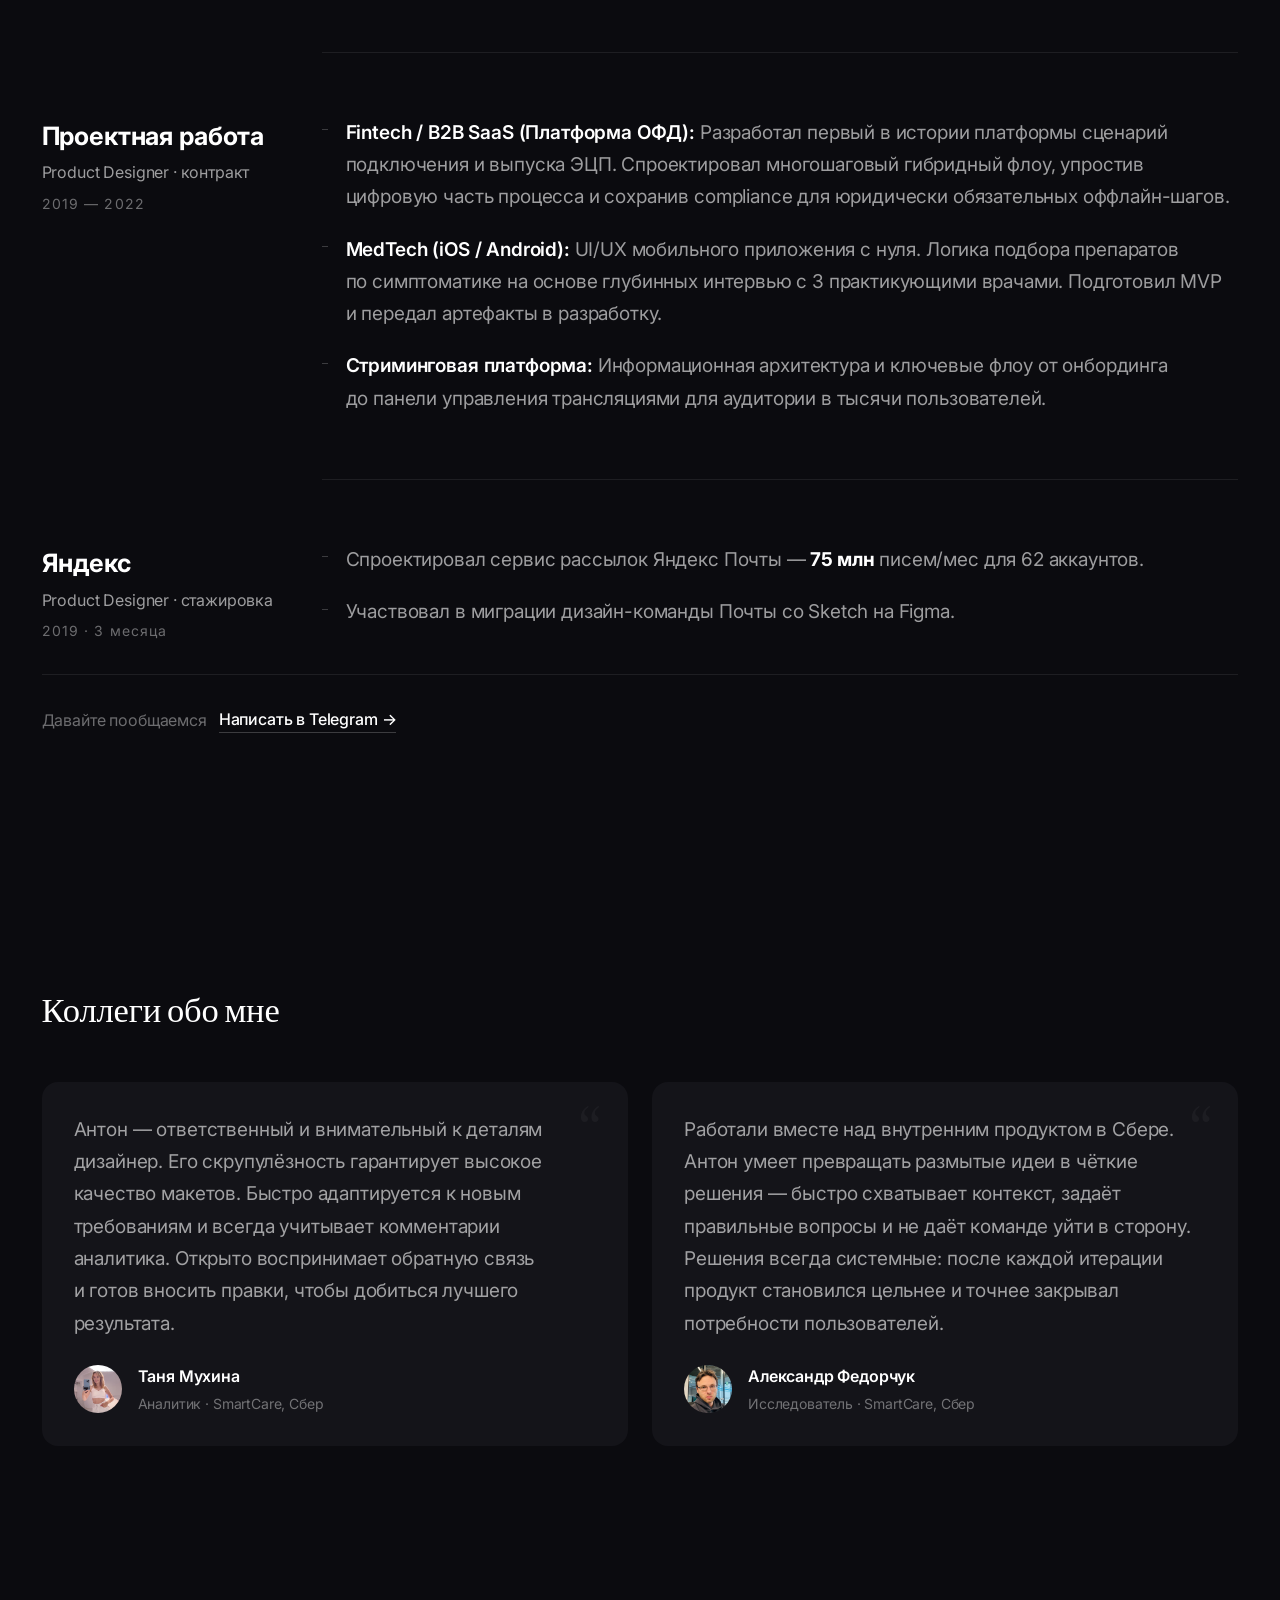
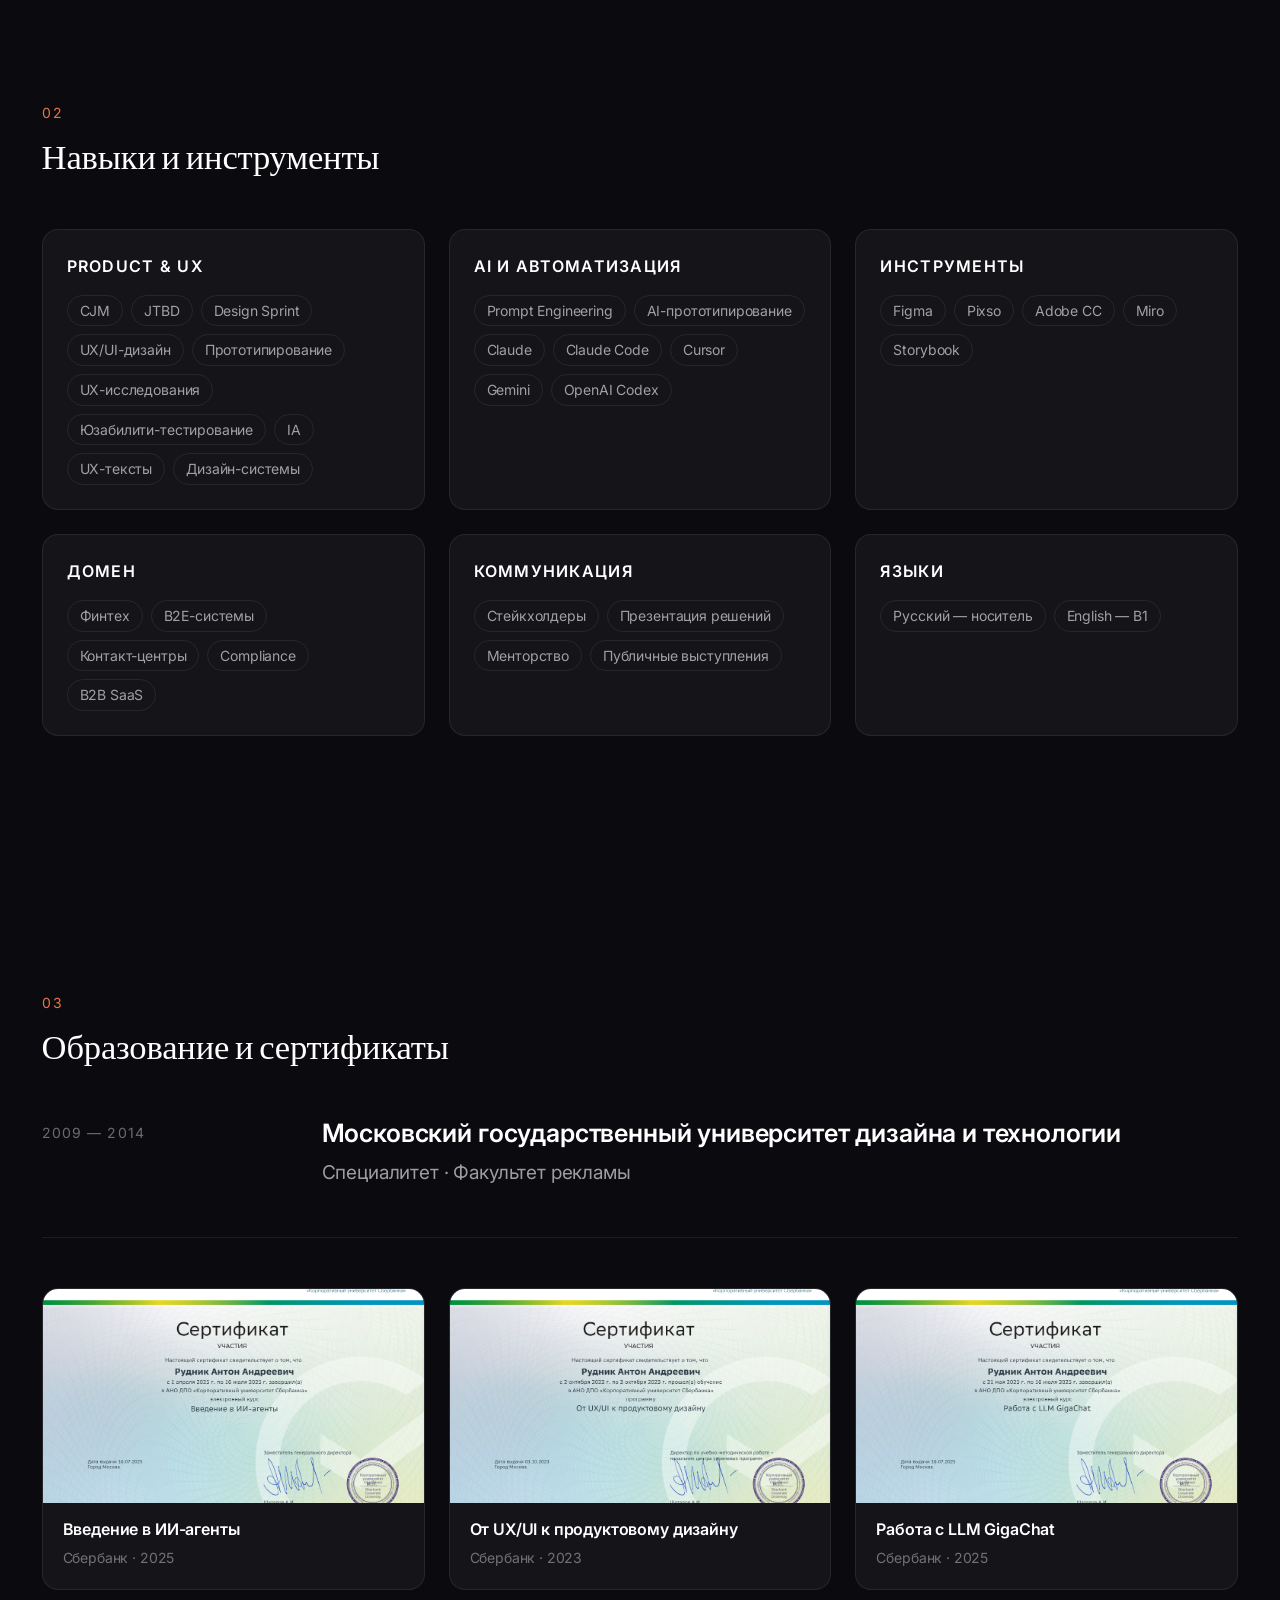
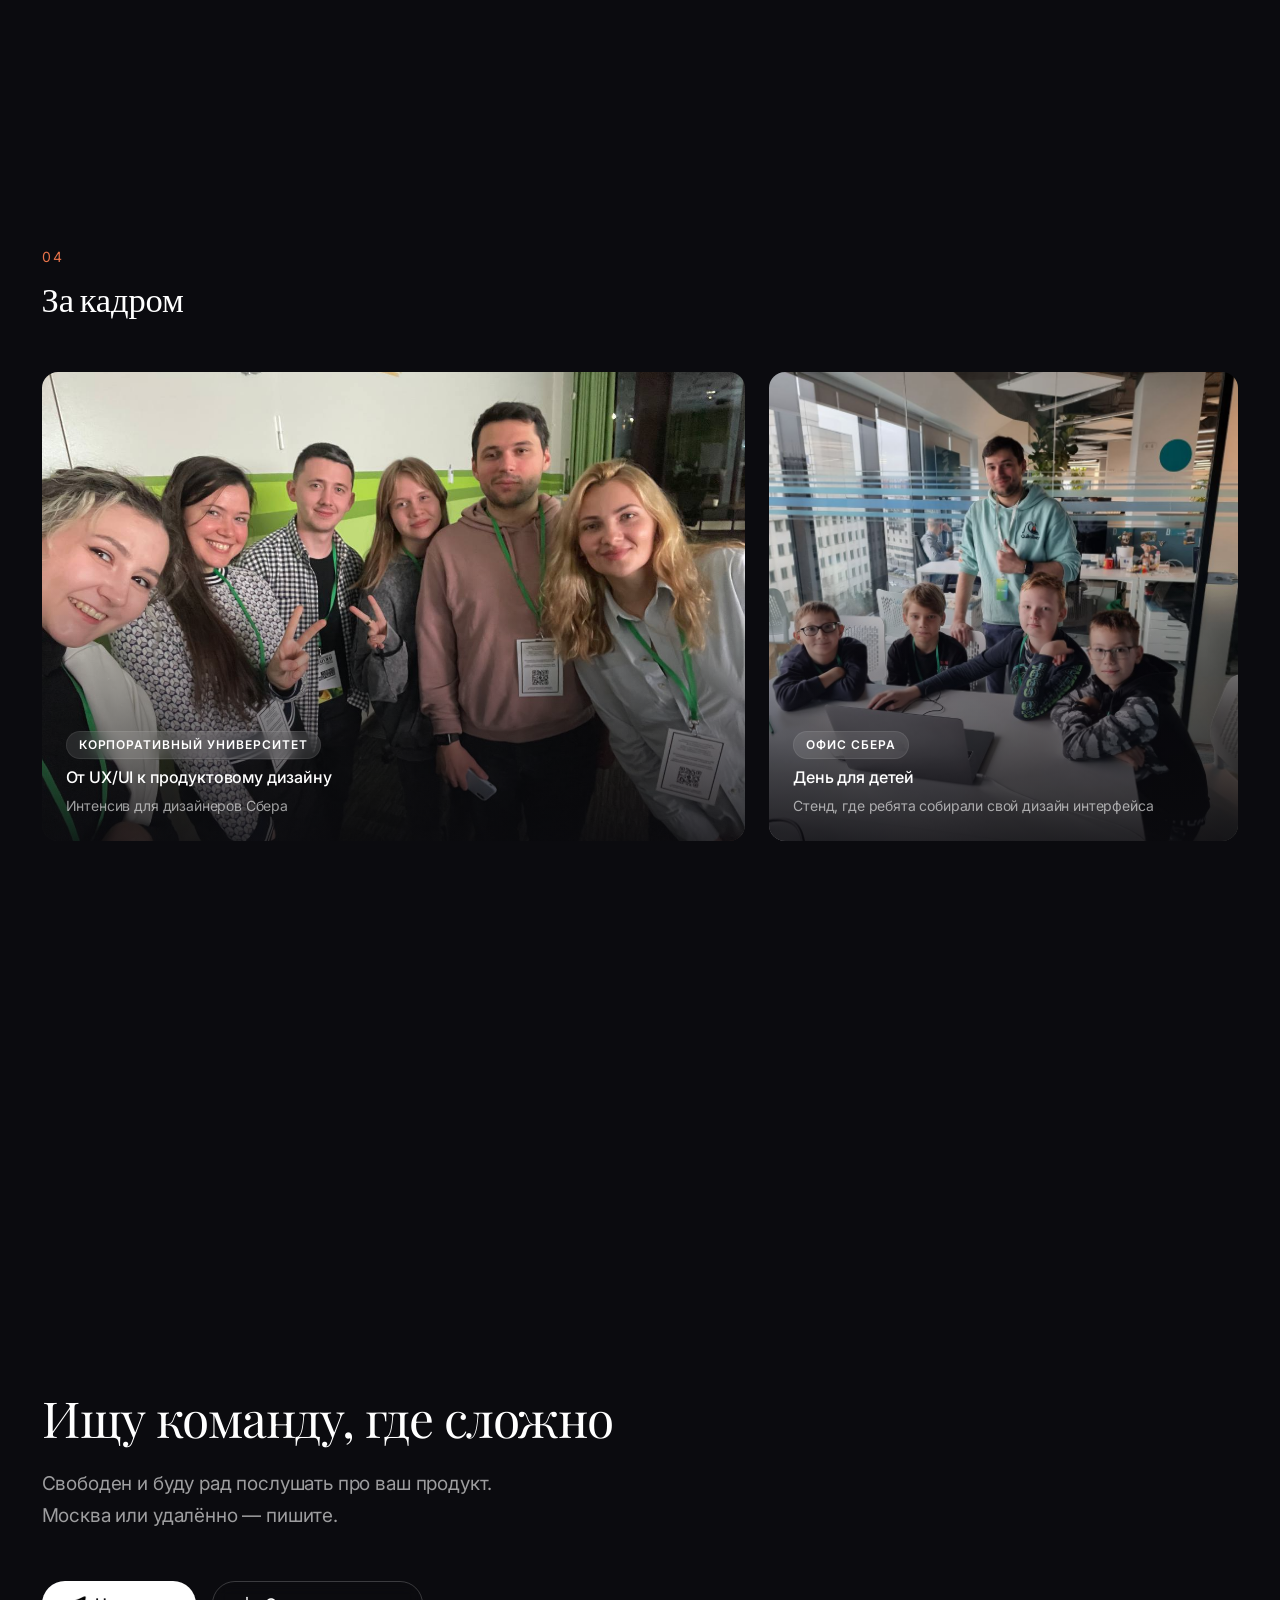
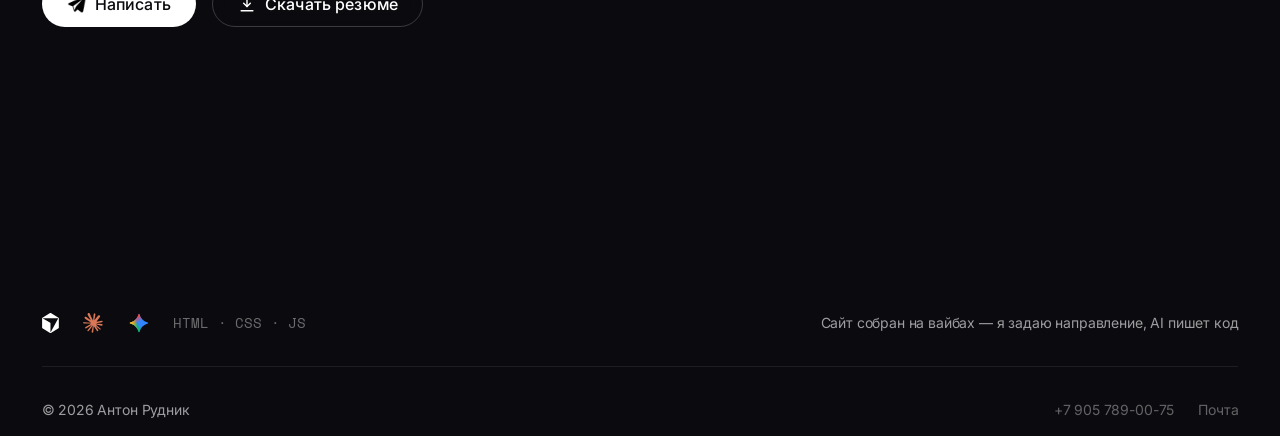
==== commit 8e44e6af: "Добавлен счетчик Yandex.Metrika на страницы 404, index, about, и различные страницы кейсов для улучш" ====
--- a/about/index.html
+++ b/about/index.html
@@ -90,6 +90,19 @@
       .ab-testimonial__photo { width: 40px; height: 40px; }
     }
   </style>
+<!-- Yandex.Metrika counter -->
+<script type="text/javascript">
+    (function(m,e,t,r,i,k,a){
+        m[i]=m[i]||function(){(m[i].a=m[i].a||[]).push(arguments)};
+        m[i].l=1*new Date();
+        for (var j = 0; j < document.scripts.length; j++) {if (document.scripts[j].src === r) { return; }}
+        k=e.createElement(t),a=e.getElementsByTagName(t)[0],k.async=1,k.src=r,a.parentNode.insertBefore(k,a)
+    })(window, document,'script','https://mc.yandex.ru/metrika/tag.js?id=108317874', 'ym');
+
+    ym(108317874, 'init', {ssr:true, webvisor:true, clickmap:true, ecommerce:"dataLayer", referrer: document.referrer, url: location.href, accurateTrackBounce:true, trackLinks:true});
+</script>
+<noscript><div><img src="https://mc.yandex.ru/watch/108317874" style="position:absolute; left:-9999px;" alt="" /></div></noscript>
+<!-- /Yandex.Metrika counter -->
 </head>
 <body class="ab-page">
 
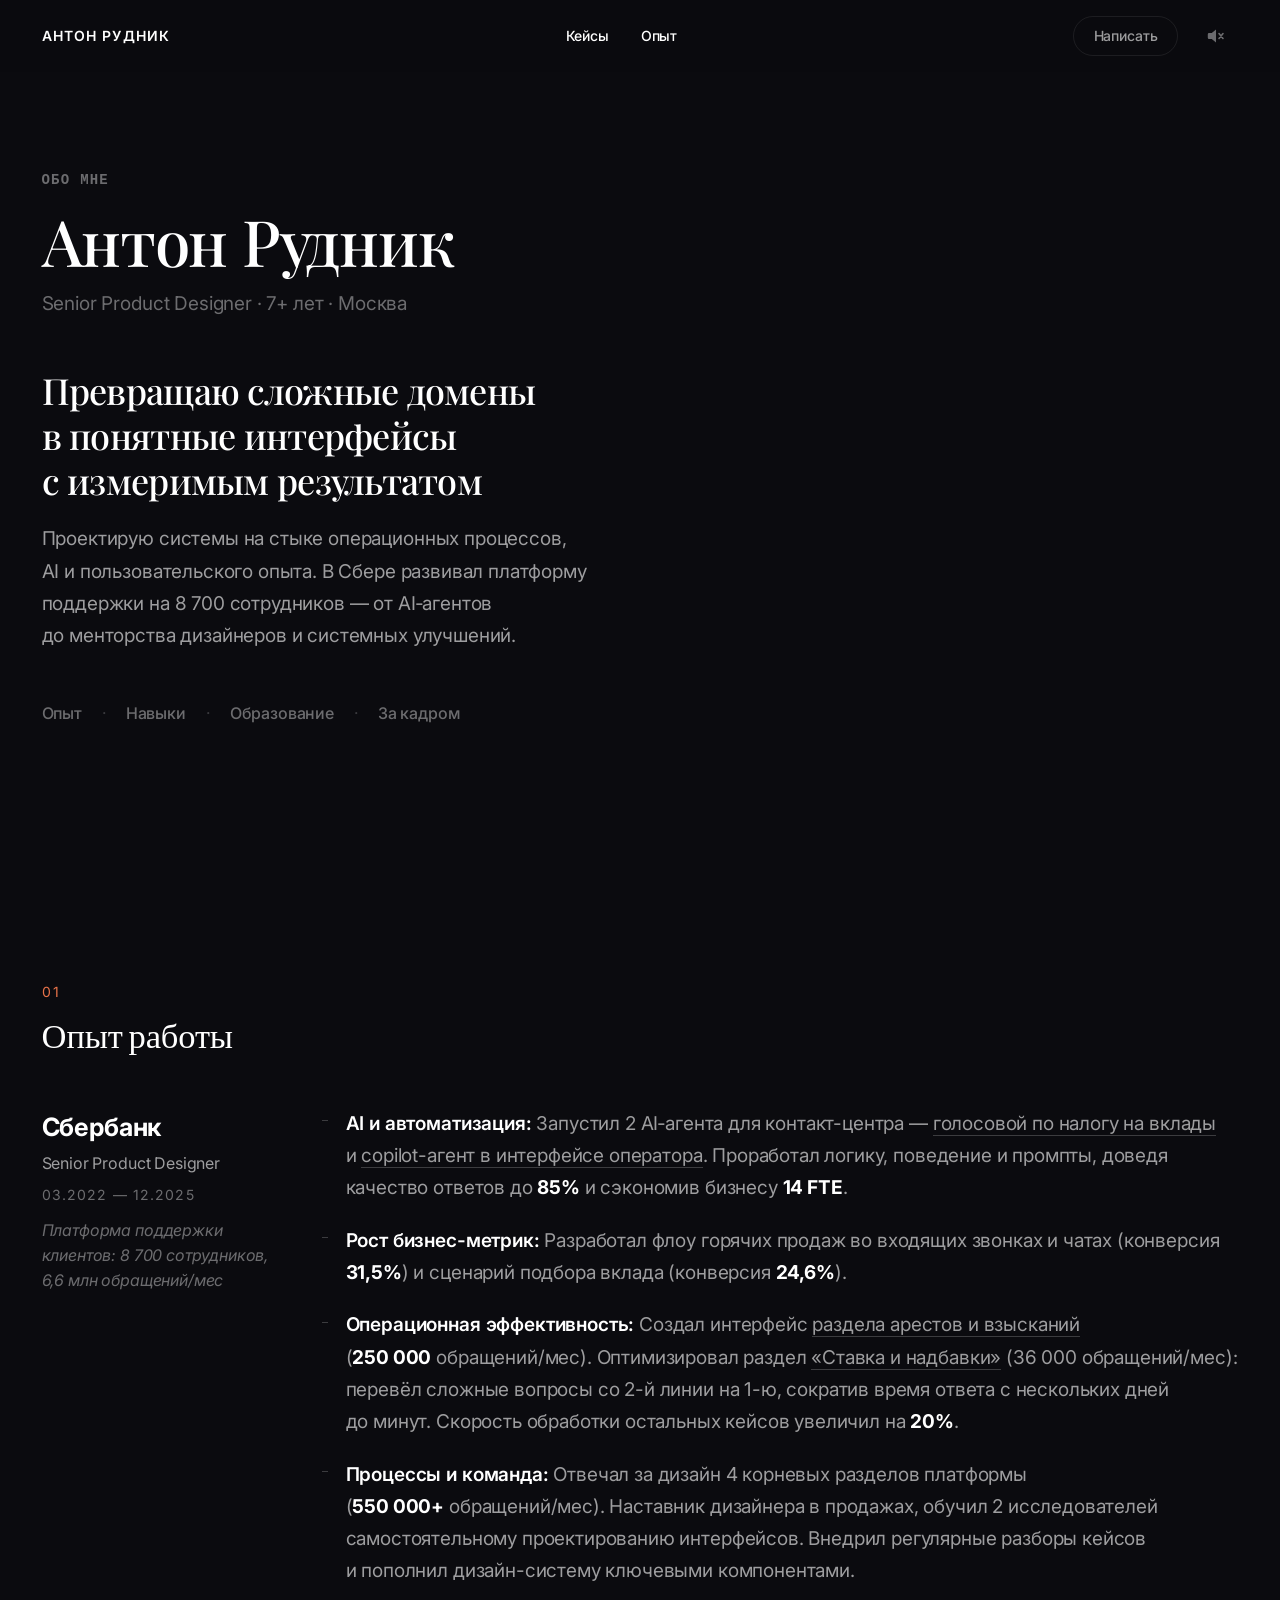
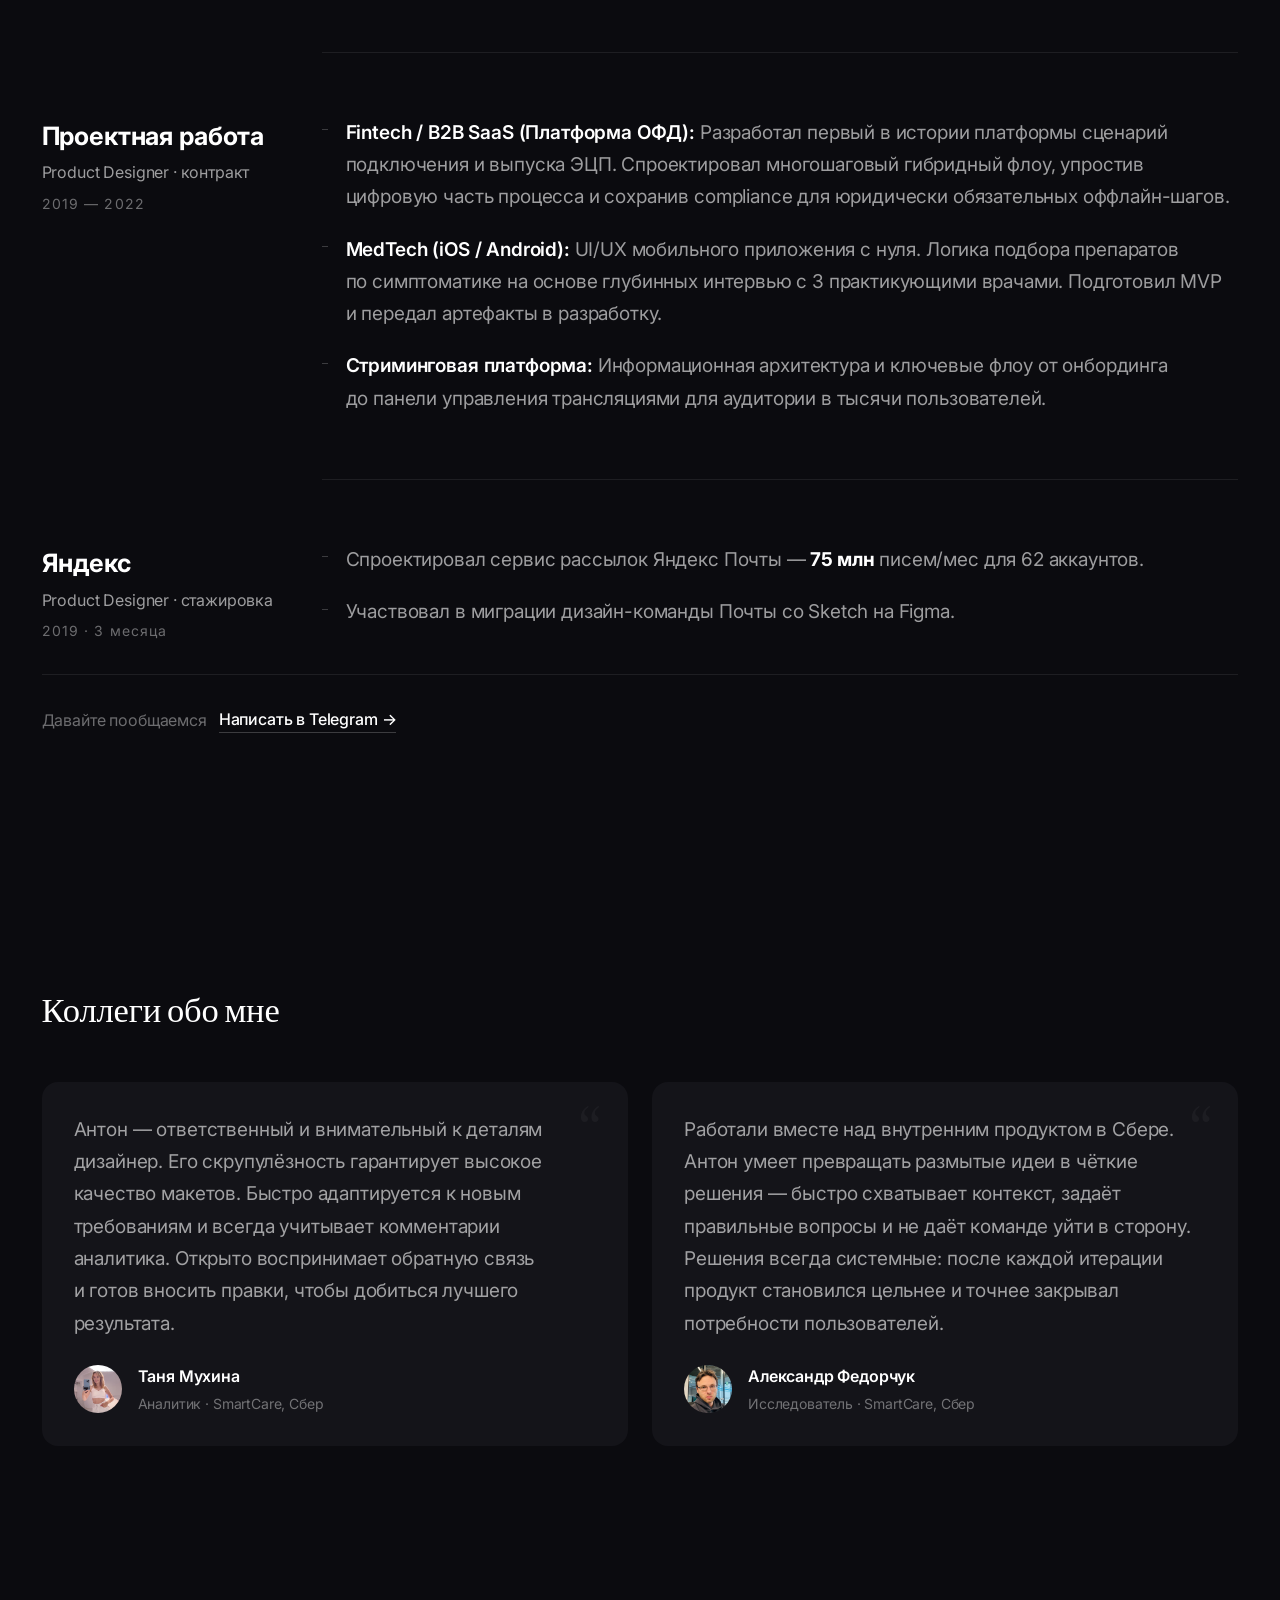
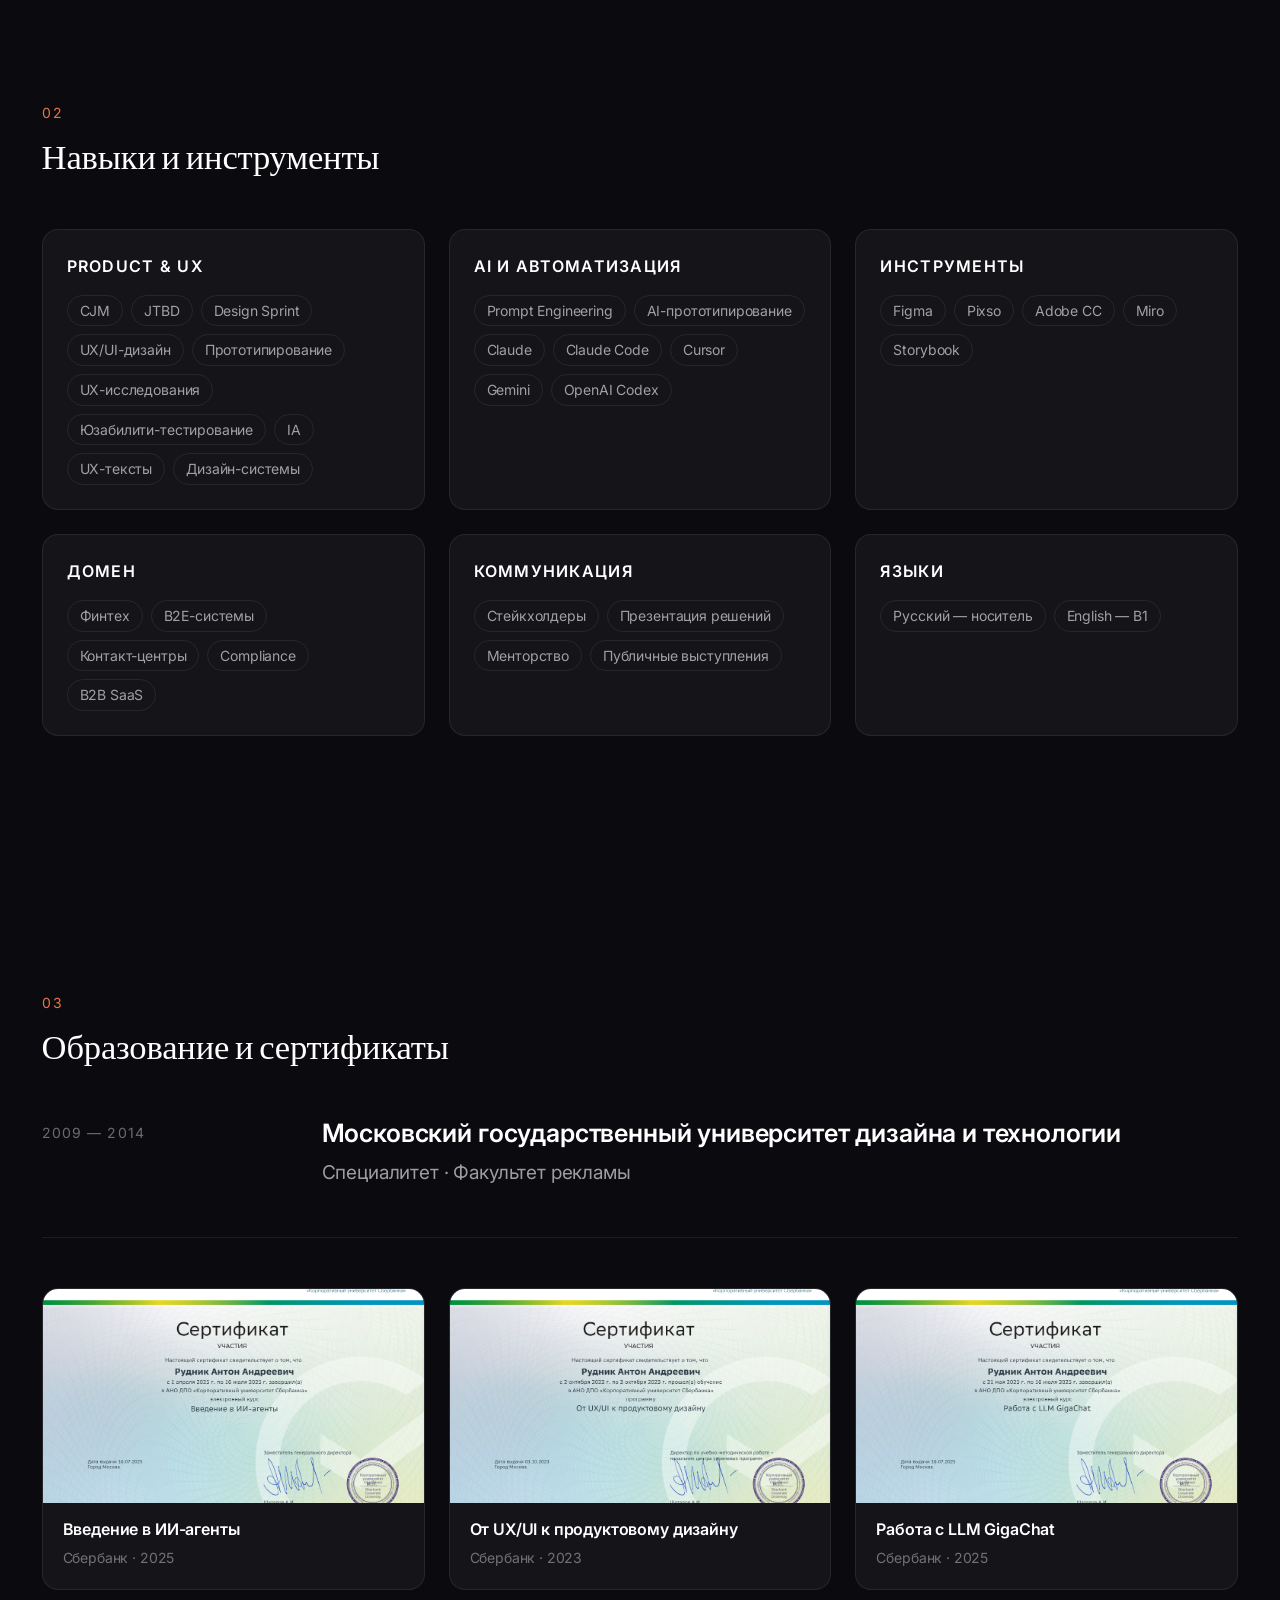
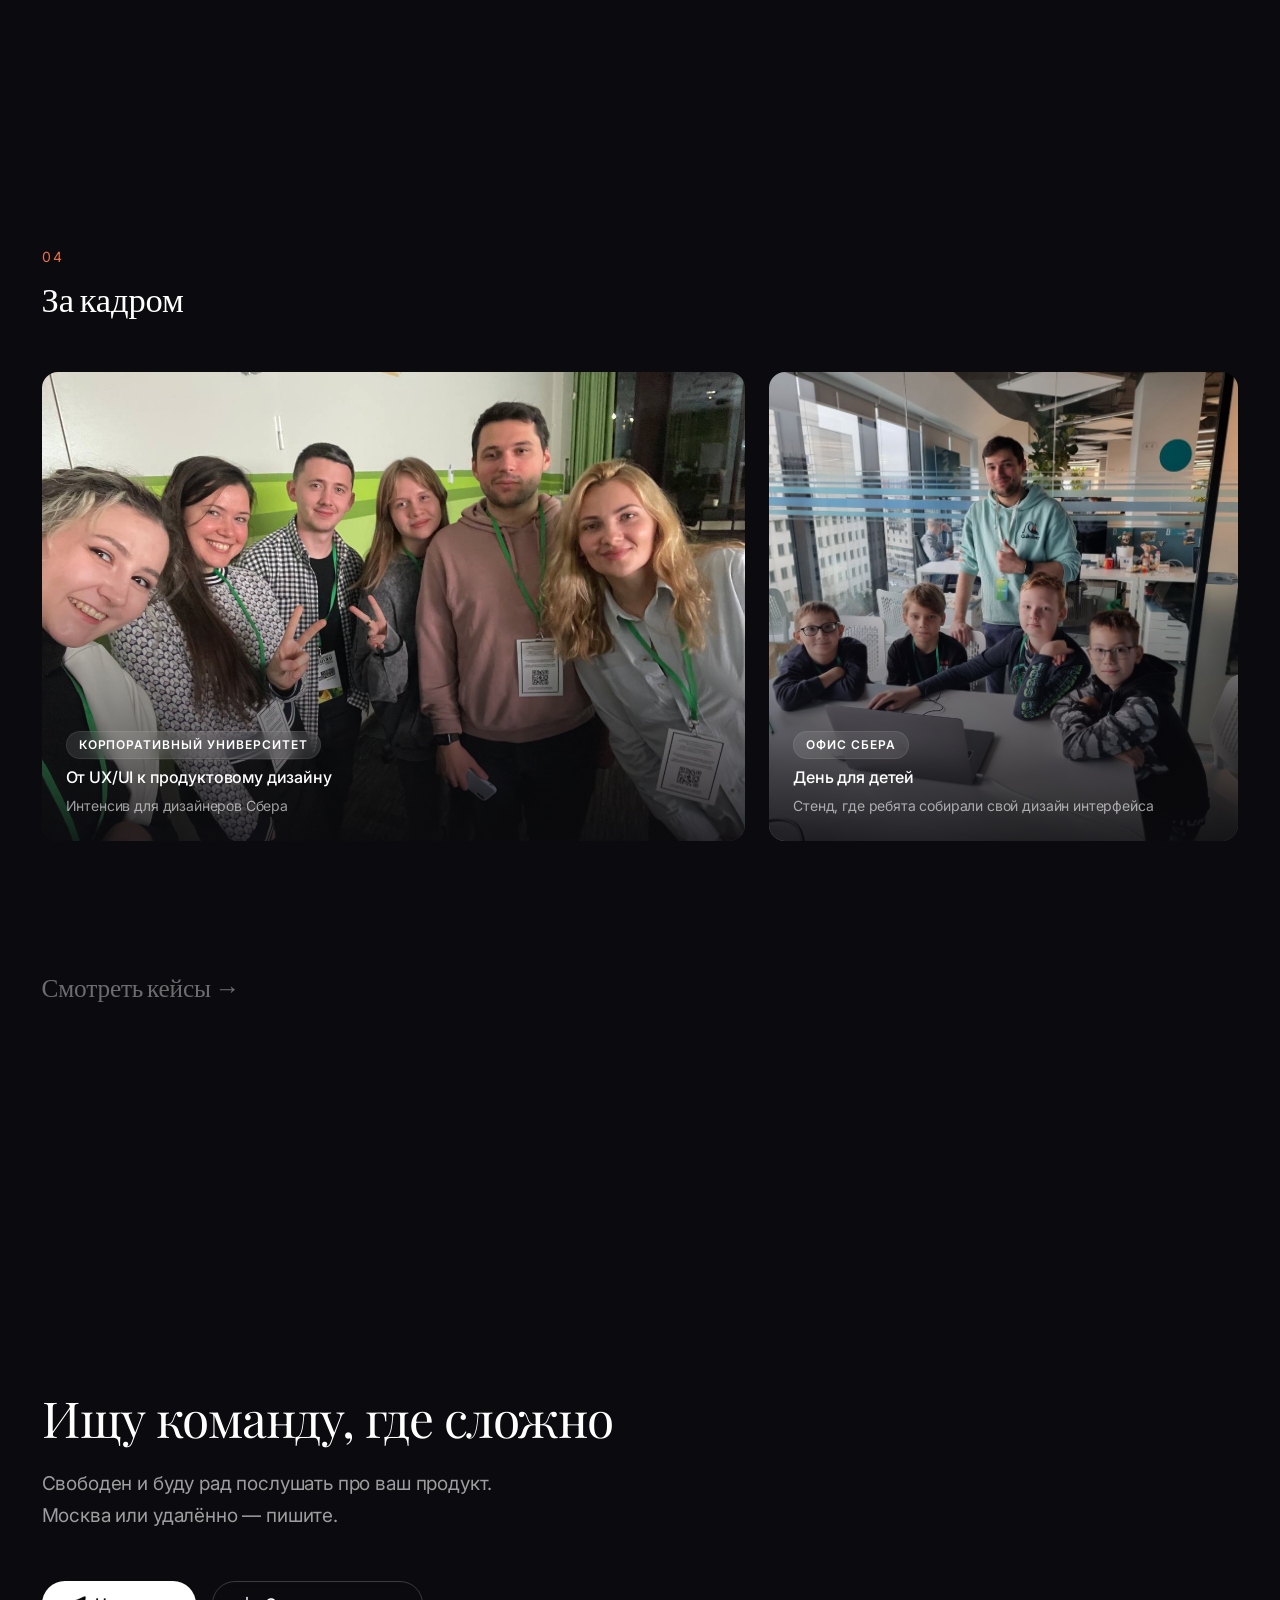
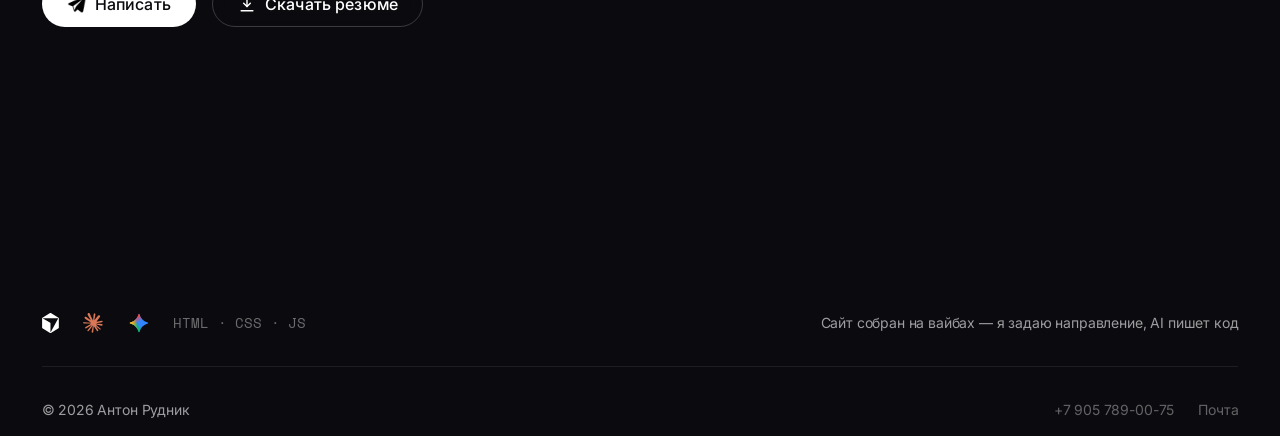
==== commit 5241db35: "Добавлен скрипт для удаления UTM-параметров из URL" ====
--- a/about/index.html
+++ b/about/index.html
@@ -105,6 +105,7 @@
 <!-- /Yandex.Metrika counter -->
 </head>
 <body class="ab-page">
+<script>if(location.search.includes('utm_'))history.replaceState({},'',location.pathname)</script>
 
 <!-- ===== HEADER ===== -->
 <header class="p-header p-header--back">
--- a/styles/components.css
+++ b/styles/components.css
@@ -114,7 +114,11 @@
   }
 }
 
-/* Sound toggle */
+/* Sound toggle — only on devices with hover (desktop) */
+@media (hover: none) {
+  .p-header__sound { display: none !important; }
+}
+
 .p-header__sound {
   display: flex;
   align-items: center;
@@ -164,6 +168,7 @@
   gap: var(--space-2);
   width: var(--touch-min);
   height: var(--touch-min);
+  margin-left: auto;
 }
 
 @media (min-width: 960px) {
